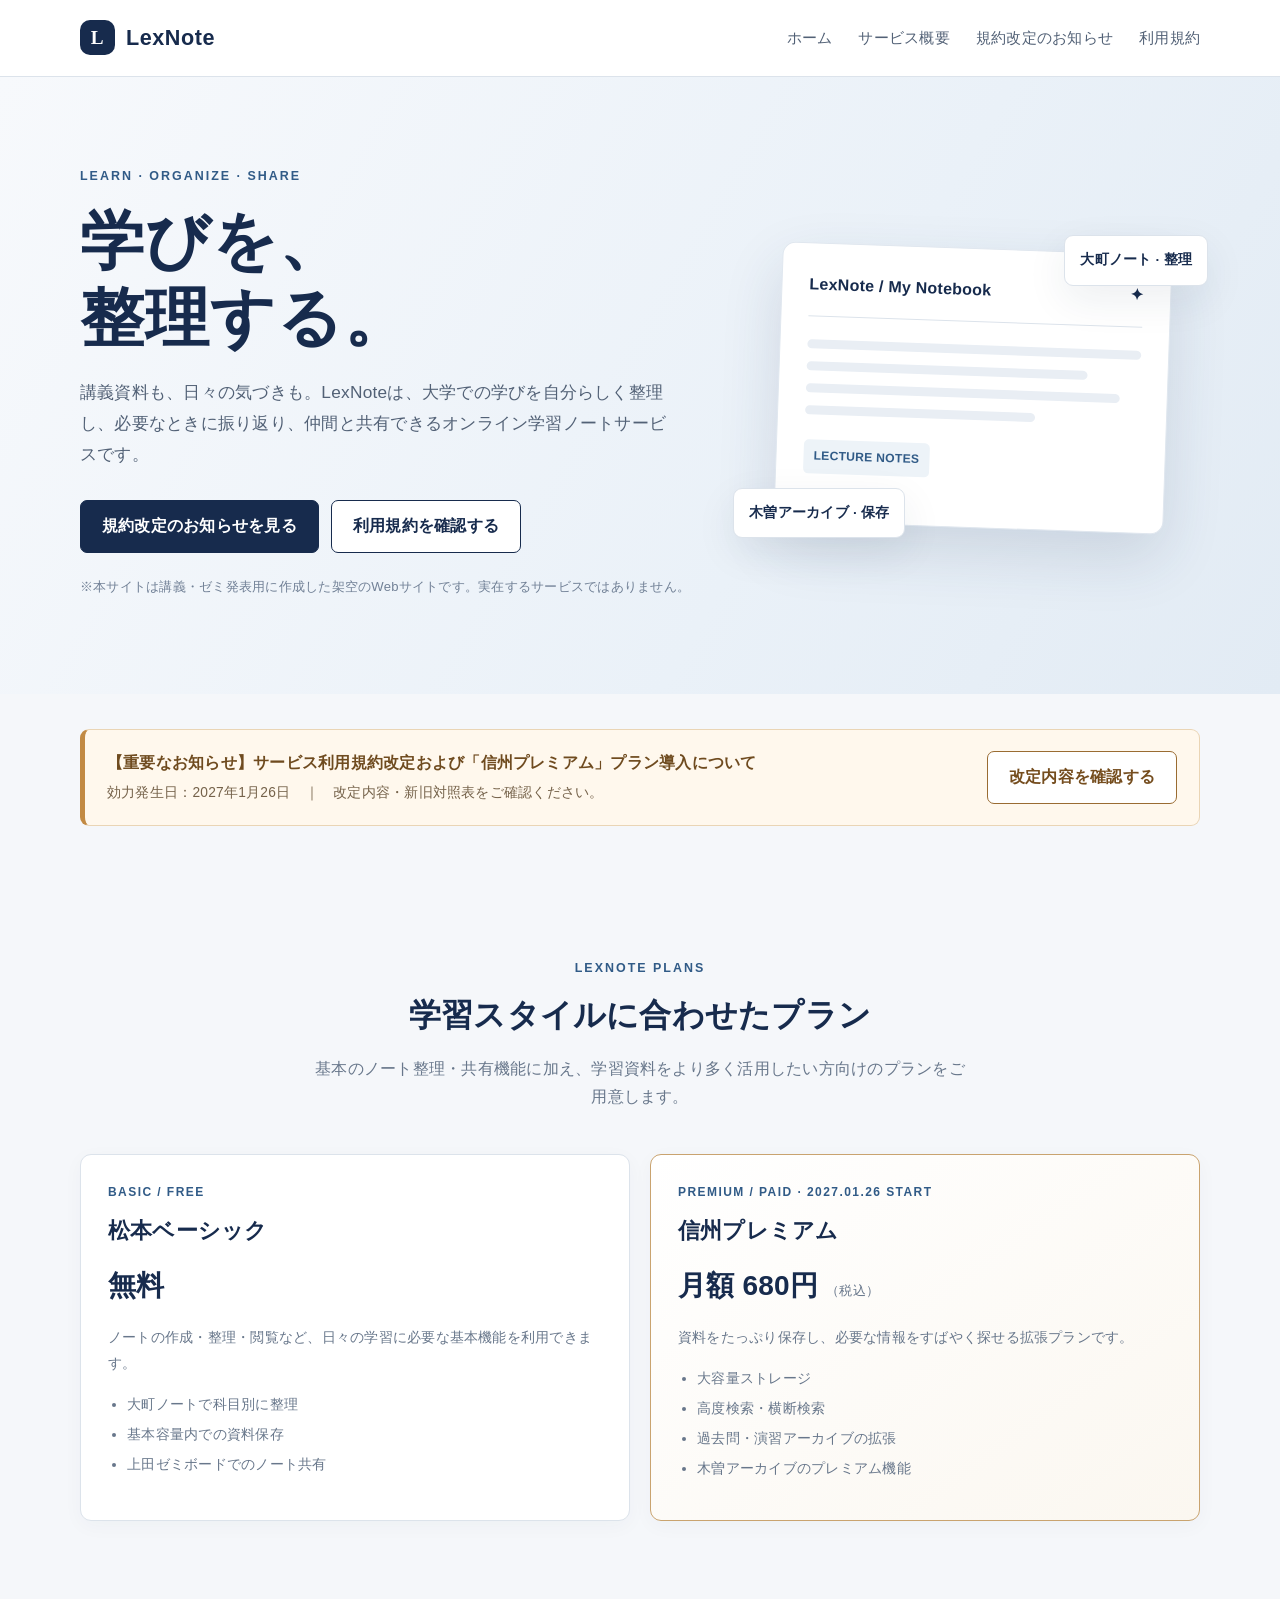
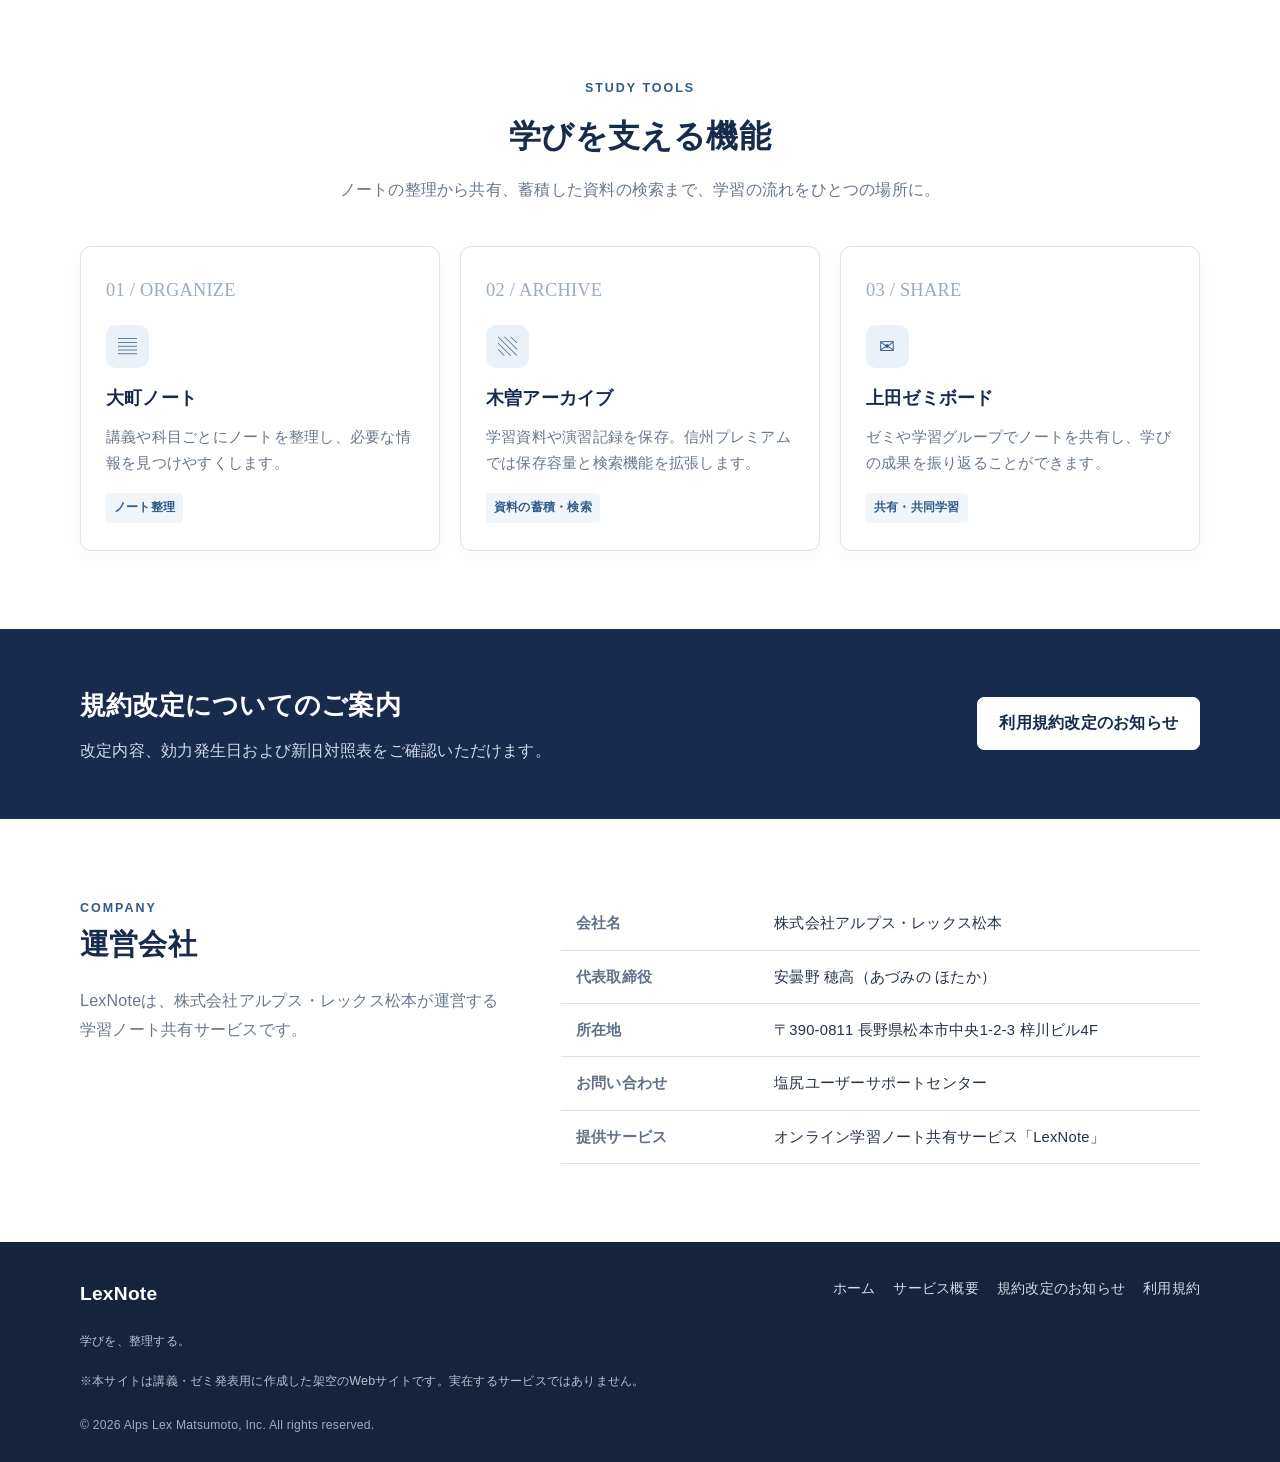
==== index.html @ 97fc21ac "Add files via upload" ====
<!doctype html>
<html lang="ja">
<head>
  <meta charset="utf-8">
  <meta name="viewport" content="width=device-width, initial-scale=1">
  <meta name="description" content="LexNoteは、講義資料や学習ノートを整理・共有できるオンライン学習ノートサービスです。">
  <title>LexNote｜学びを、整理する。</title>
  <link rel="stylesheet" href="./styles.css">
  <script src="./script.js" defer></script>
  <style>
    .revision-banner{display:flex;gap:18px;align-items:center;justify-content:space-between;background:#fff8ed;border:1px solid #ead5b5;border-left:5px solid #c28a43;border-radius:9px;padding:19px 22px;margin:0 0 28px}
    .revision-banner strong{display:block;color:#6f4b1f;font-size:.97rem;margin-bottom:4px}
    .revision-banner p{margin:0;color:#75624a;font-size:.86rem}
    .revision-banner .button{white-space:nowrap;border-color:#9a6c32;color:#754d1e}
    .plan-grid{display:grid;grid-template-columns:repeat(2,1fr);gap:20px}
    .plan-card{background:white;border:1px solid var(--line);border-radius:11px;padding:27px;box-shadow:0 5px 20px rgba(28,48,75,.035)}
    .plan-card.premium{border-color:#c9a36f;background:linear-gradient(145deg,#fff 0%,#fbf7f0 100%)}
    .plan-kicker{font-size:.75rem;letter-spacing:.12em;font-weight:800;color:var(--blue)}
    .plan-card h3{color:var(--navy);font-size:1.35rem;margin:8px 0}
    .plan-price{font-size:1.75rem;color:var(--navy);font-weight:800;margin:10px 0}
    .plan-price small{font-size:.8rem;color:var(--muted);font-weight:500}
    .plan-card p,.plan-card li{font-size:.9rem;color:var(--muted)}
    .plan-card ul{padding-left:1.2em;margin:12px 0}
    .plan-card li{margin:4px 0}
    @media(max-width:700px){.revision-banner{align-items:flex-start;flex-direction:column}.plan-grid{grid-template-columns:1fr}}
  </style>
</head>
<body>
<header class="site-header">
  <div class="container header-inner">
    <a class="brand" href="./index.html" aria-label="LexNote ホーム"><span class="brand-mark">L</span><span>LexNote</span></a>
    <button class="menu-toggle" type="button" aria-expanded="false" aria-label="メニューを開く">メニュー</button>
    <nav class="nav" aria-label="メインナビゲーション">
      <a href="./index.html">ホーム</a><a href="#service">サービス概要</a><a href="./revision.html">規約改定のお知らせ</a><a href="./terms.html">利用規約</a>
    </nav>
  </div>
</header>

<main>
  <section class="hero">
    <div class="container hero-grid">
      <div>
        <div class="eyebrow">LEARN · ORGANIZE · SHARE</div>
        <h1>学びを、<br>整理する。</h1>
        <p class="hero-copy">講義資料も、日々の気づきも。LexNoteは、大学での学びを自分らしく整理し、必要なときに振り返り、仲間と共有できるオンライン学習ノートサービスです。</p>
        <div class="hero-actions">
          <a class="button button-primary" href="./revision.html">規約改定のお知らせを見る</a>
          <a class="button button-secondary" href="./terms.html">利用規約を確認する</a>
        </div>
        <p class="hero-note">※本サイトは講義・ゼミ発表用に作成した架空のWebサイトです。実在するサービスではありません。</p>
      </div>
      <div class="hero-visual" aria-hidden="true">
        <div class="paper-card">
          <div class="paper-top"><span>LexNote / My Notebook</span><span>✦</span></div>
          <div class="paper-lines"><div class="paper-line"></div><div class="paper-line"></div><div class="paper-line"></div><div class="paper-line"></div></div>
          <span class="paper-tag">LECTURE NOTES</span>
        </div>
        <div class="float-chip chip-one">大町ノート · 整理</div>
        <div class="float-chip chip-two">木曽アーカイブ · 保存</div>
      </div>
    </div>
  </section>

  <section class="section" style="padding-top:35px;padding-bottom:25px">
    <div class="container">
      <div class="revision-banner">
        <div>
          <strong>【重要なお知らせ】サービス利用規約改定および「信州プレミアム」プラン導入について</strong>
          <p>効力発生日：2027年1月26日　｜　改定内容・新旧対照表をご確認ください。</p>
        </div>
        <a class="button button-secondary" href="./revision.html">改定内容を確認する</a>
      </div>
    </div>
  </section>

  <section class="section" id="service">
    <div class="container">
      <div class="section-heading">
        <div class="eyebrow">LEXNOTE PLANS</div>
        <h2>学習スタイルに合わせたプラン</h2>
        <p>基本のノート整理・共有機能に加え、学習資料をより多く活用したい方向けのプランをご用意します。</p>
      </div>
      <div class="plan-grid">
        <article class="plan-card">
          <div class="plan-kicker">BASIC / FREE</div>
          <h3>松本ベーシック</h3>
          <div class="plan-price">無料</div>
          <p>ノートの作成・整理・閲覧など、日々の学習に必要な基本機能を利用できます。</p>
          <ul><li>大町ノートで科目別に整理</li><li>基本容量内での資料保存</li><li>上田ゼミボードでのノート共有</li></ul>
        </article>
        <article class="plan-card premium">
          <div class="plan-kicker">PREMIUM / PAID · 2027.01.26 START</div>
          <h3>信州プレミアム</h3>
          <div class="plan-price">月額 680円 <small>（税込）</small></div>
          <p>資料をたっぷり保存し、必要な情報をすばやく探せる拡張プランです。</p>
          <ul><li>大容量ストレージ</li><li>高度検索・横断検索</li><li>過去問・演習アーカイブの拡張</li><li>木曽アーカイブのプレミアム機能</li></ul>
        </article>
      </div>
    </div>
  </section>

  <section class="section" style="background:#fff">
    <div class="container">
      <div class="section-heading">
        <div class="eyebrow">STUDY TOOLS</div><h2>学びを支える機能</h2>
        <p>ノートの整理から共有、蓄積した資料の検索まで、学習の流れをひとつの場所に。</p>
      </div>
      <div class="feature-grid">
        <article class="feature-card"><div class="feature-number">01 / ORGANIZE</div><div class="feature-icon">▤</div><h3>大町ノート</h3><p>講義や科目ごとにノートを整理し、必要な情報を見つけやすくします。</p><span class="mini-label">ノート整理</span></article>
        <article class="feature-card"><div class="feature-number">02 / ARCHIVE</div><div class="feature-icon">▧</div><h3>木曽アーカイブ</h3><p>学習資料や演習記録を保存。信州プレミアムでは保存容量と検索機能を拡張します。</p><span class="mini-label">資料の蓄積・検索</span></article>
        <article class="feature-card"><div class="feature-number">03 / SHARE</div><div class="feature-icon">✉</div><h3>上田ゼミボード</h3><p>ゼミや学習グループでノートを共有し、学びの成果を振り返ることができます。</p><span class="mini-label">共有・共同学習</span></article>
      </div>
    </div>
  </section>

  <section class="product-band">
    <div class="container product-band-inner">
      <div><h2>規約改定についてのご案内</h2><p>改定内容、効力発生日および新旧対照表をご確認いただけます。</p></div>
      <a class="button" href="./revision.html">利用規約改定のお知らせ</a>
    </div>
  </section>

  <section class="section company">
    <div class="container company-grid">
      <div><div class="eyebrow">COMPANY</div><h2>運営会社</h2><p class="company-intro">LexNoteは、株式会社アルプス・レックス松本が運営する学習ノート共有サービスです。</p></div>
      <table class="company-table" aria-label="運営会社概要">
        <tr><th>会社名</th><td>株式会社アルプス・レックス松本</td></tr>
        <tr><th>代表取締役</th><td>安曇野 穂高（あづみの ほたか）</td></tr>
        <tr><th>所在地</th><td>〒390-0811 長野県松本市中央1-2-3 梓川ビル4F</td></tr>
        <tr><th>お問い合わせ</th><td>塩尻ユーザーサポートセンター</td></tr>
        <tr><th>提供サービス</th><td>オンライン学習ノート共有サービス「LexNote」</td></tr>
      </table>
    </div>
  </section>
</main>
<footer class="site-footer">
  <div class="container">
    <div class="footer-inner">
      <div><div class="footer-brand">LexNote</div><div class="footer-note">学びを、整理する。</div></div>
      <div class="footer-links"><a href="./index.html">ホーム</a><a href="#service">サービス概要</a><a href="./revision.html">規約改定のお知らせ</a><a href="./terms.html">利用規約</a></div>
    </div>
    <p class="footer-note">※本サイトは講義・ゼミ発表用に作成した架空のWebサイトです。実在するサービスではありません。</p>
    <div class="copyright">© 2026 Alps Lex Matsumoto, Inc. All rights reserved.</div>
  </div>
</footer>
</body>
</html>
---- styles.css ----
:root {
  --navy: #172b4d;
  --blue: #315b87;
  --sky: #eaf1f8;
  --ink: #243247;
  --muted: #68778b;
  --line: #dce3eb;
  --paper: #ffffff;
  --bg: #f5f7fa;
  --accent: #c28a43;
  --shadow: 0 14px 40px rgba(25, 45, 73, .08);
}
* { box-sizing: border-box; }
html { scroll-behavior: smooth; }
body {
  margin: 0; color: var(--ink); background: var(--bg);
  font-family: -apple-system, BlinkMacSystemFont, "Segoe UI", "Noto Sans JP",
    "Hiragino Kaku Gothic ProN", Meiryo, sans-serif;
  line-height: 1.8; letter-spacing: .015em;
}
a { color: inherit; text-decoration: none; }
a:hover { color: var(--blue); }
.container { width: min(1120px, calc(100% - 40px)); margin: 0 auto; }
.site-header {
  background: rgba(255,255,255,.96); border-bottom: 1px solid var(--line);
  position: sticky; top: 0; z-index: 20; backdrop-filter: blur(12px);
}
.header-inner { min-height: 76px; display:flex; align-items:center; justify-content:space-between; gap:24px; }
.brand { display:flex; align-items:center; gap:11px; color:var(--navy); font-weight:800; font-size:1.35rem; letter-spacing:.025em; }
.brand-mark { width:35px; height:35px; display:grid; place-items:center; color:white; background:var(--navy); border-radius:10px; font-family:Georgia,serif; font-size:1.2rem; }
.nav { display:flex; align-items:center; gap:26px; font-size:.91rem; color:#526176; }
.nav a { padding:8px 0; }
.nav .nav-cta { color:white; background:var(--navy); padding:10px 17px; border-radius:7px; }
.menu-toggle { display:none; border:1px solid var(--line); background:white; border-radius:7px; padding:8px 11px; color:var(--navy); }
.notice { color:#526176; background:#f0f4f8; border:1px solid #dce5ee; padding:11px 15px; border-radius:7px; font-size:.83rem; }
.hero { background:linear-gradient(120deg,#f7f9fc 0%,#eaf1f8 62%,#e2ebf4 100%); padding:88px 0 82px; overflow:hidden; }
.hero-grid { display:grid; grid-template-columns:1.15fr .85fr; align-items:center; gap:50px; }
.eyebrow { color:var(--blue); font-size:.78rem; font-weight:800; letter-spacing:.16em; text-transform:uppercase; }
h1 { color:var(--navy); font-size:clamp(2.5rem,5vw,4.25rem); line-height:1.2; letter-spacing:.015em; margin:16px 0 20px; }
.hero-copy { max-width:590px; color:#526176; font-size:1.08rem; }
.hero-actions { display:flex; flex-wrap:wrap; gap:12px; margin:30px 0 22px; }
.button { display:inline-flex; justify-content:center; align-items:center; min-height:48px; padding:11px 21px; border-radius:7px; font-weight:700; border:1px solid var(--navy); transition:.2s ease; cursor:pointer; font:inherit; font-weight:700; }
.button-primary { background:var(--navy); color:white; }
.button-primary:hover { background:#25446e; color:white; transform:translateY(-1px); }
.button-secondary { color:var(--navy); background:white; }
.button-secondary:hover { background:#f5f8fb; }
.hero-note { font-size:.82rem; color:#718096; }
.hero-visual { min-height:350px; position:relative; display:grid; place-items:center; }
.paper-card { position:relative; width:min(100%,390px); min-height:280px; padding:27px; background:white; border:1px solid #e0e7ef; border-radius:13px; box-shadow:0 24px 60px rgba(35,60,91,.14); transform:rotate(2deg); }
.paper-top { display:flex; justify-content:space-between; align-items:center; border-bottom:1px solid var(--line); padding-bottom:16px; color:var(--navy); font-weight:800; }
.paper-lines { margin-top:23px; display:grid; gap:13px; }
.paper-line { height:9px; border-radius:8px; background:#e9eef4; }
.paper-line:nth-child(2) { width:84%; }.paper-line:nth-child(3) { width:94%; }.paper-line:nth-child(4) { width:69%; }
.paper-tag { display:inline-block; margin-top:25px; padding:6px 10px; background:#edf3f8; color:var(--blue); border-radius:5px; font-size:.76rem; font-weight:700; }
.float-chip { position:absolute; background:white; border:1px solid var(--line); border-radius:9px; padding:12px 15px; box-shadow:var(--shadow); color:var(--navy); font-size:.85rem; font-weight:700; }
.chip-one { top:22px; right:-8px; }.chip-two { bottom:25px; left:-12px; }
.section { padding:78px 0; }
.section-heading { text-align:center; margin:0 auto 42px; max-width:650px; }
.section-heading h2 { color:var(--navy); font-size:2rem; margin:8px 0 10px; }
.section-heading p { color:var(--muted); margin:0; }
.feature-grid { display:grid; grid-template-columns:repeat(3,1fr); gap:20px; }
.feature-card { background:white; border:1px solid var(--line); border-radius:11px; padding:27px 25px; box-shadow:0 5px 20px rgba(28,48,75,.035); }
.feature-number { color:#9aabc0; font-family:Georgia,serif; font-size:1.15rem; }
.feature-icon { width:43px; height:43px; display:grid; place-items:center; border-radius:10px; background:var(--sky); color:var(--blue); margin:18px 0 14px; font-size:1.2rem; }
.feature-card h3 { color:var(--navy); margin:0 0 9px; font-size:1.12rem; }
.feature-card p { color:var(--muted); font-size:.91rem; margin:0; }
.feature-card .mini-label { display:inline-block; margin-top:17px; color:var(--blue); background:#f0f5fa; border-radius:4px; padding:4px 8px; font-size:.75rem; font-weight:700; }
.product-band { background:var(--navy); color:white; padding:53px 0; }
.product-band-inner { display:flex; align-items:center; justify-content:space-between; gap:30px; }
.product-band h2 { margin:0 0 8px; font-size:1.65rem; }.product-band p { margin:0; color:#d0dbea; }
.product-band .button { background:white; color:var(--navy); border-color:white; white-space:nowrap; }
.company { background:white; }
.company-grid { display:grid; grid-template-columns:.8fr 1.2fr; gap:55px; align-items:start; }
.company h2 { color:var(--navy); font-size:1.8rem; margin:0 0 12px; }
.company-intro { color:var(--muted); }
.company-table { width:100%; border-collapse:collapse; font-size:.92rem; }
.company-table th,.company-table td { padding:13px 15px; border-bottom:1px solid var(--line); text-align:left; vertical-align:top; }
.company-table th { width:31%; color:#607086; font-weight:600; }
.site-footer { background:#14243d; color:#d3dce8; padding:35px 0 25px; }
.footer-inner { display:flex; justify-content:space-between; gap:30px; align-items:flex-start; }
.footer-brand { color:white; font-size:1.2rem; font-weight:800; }
.footer-links { display:flex; flex-wrap:wrap; gap:18px; font-size:.85rem; }
.footer-note { color:#b7c3d2; font-size:.78rem; margin:18px 0 0; }
.copyright { color:#9cacc0; font-size:.76rem; margin-top:22px; }
.page-hero { background:linear-gradient(120deg,#f3f6fa,#e8eff6); padding:46px 0 38px; border-bottom:1px solid var(--line); }
.page-hero h1 { font-size:2.3rem; margin:5px 0 8px; }
.breadcrumb { font-size:.8rem; color:#75849a; margin-bottom:13px; }
.terms-wrap { padding:38px 0 76px; }
.terms-layout { display:grid; grid-template-columns:245px minmax(0,1fr); gap:25px; align-items:start; }
.terms-sidebar { position:sticky; top:100px; background:white; border:1px solid var(--line); border-radius:9px; padding:19px; }
.terms-sidebar h2 { font-size:.9rem; color:var(--navy); margin:0 0 12px; }
.terms-sidebar a { display:block; padding:5px 0; font-size:.82rem; color:#65758a; }
.terms-sidebar a:hover { color:var(--blue); }
.terms-document { background:white; border:1px solid var(--line); border-radius:9px; padding:clamp(22px,4vw,48px); box-shadow:0 5px 24px rgba(28,48,75,.035); }
.terms-intro { color:#5f6f84; font-size:.91rem; border-bottom:1px solid var(--line); padding-bottom:23px; margin-bottom:27px; }
.terms-meta { display:flex; flex-wrap:wrap; gap:12px 28px; color:#69798d; font-size:.82rem; margin-top:15px; }
.terms-article { margin:0 0 27px; scroll-margin-top:105px; }
.terms-article h2 { font-size:1.08rem; color:var(--navy); margin:0 0 12px; padding:0 0 9px; border-bottom:1px solid #e7ecf2; }
.terms-article p { font-size:.91rem; margin:8px 0; line-height:2; text-align:justify; }
.terms-article ol { padding-left:1.6em; margin:7px 0; }
.terms-article li { font-size:.91rem; line-height:2; padding-left:3px; margin:4px 0; text-align:justify; }
.consent-box { margin-top:42px; border:1px solid #cbd8e5; background:#f7f9fc; border-radius:10px; padding:26px; scroll-margin-top:100px; }
.consent-box h2 { margin:0 0 9px; color:var(--navy); font-size:1.2rem; }
.consent-copy { color:#586a80; font-size:.9rem; margin:0 0 17px; }
.consent-row { display:flex; flex-wrap:wrap; gap:17px; align-items:center; }
.check-label { display:flex; align-items:flex-start; gap:10px; font-size:.9rem; font-weight:600; cursor:pointer; }
.check-label input { width:19px; height:19px; margin:3px 0 0; accent-color:var(--navy); flex:0 0 auto; }
.consent-message { display:none; margin-top:17px; padding:12px 14px; border-radius:6px; font-size:.88rem; }
.consent-message.is-visible { display:block; }
.consent-message.is-error { background:#fff1ef; color:#a43e32; border:1px solid #f0c9c3; }
.consent-message.is-success { background:#edf7f0; color:#28613d; border:1px solid #c8e5d0; }
.small-print { color:#7b899a; font-size:.78rem; margin:14px 0 0; }
@media (max-width: 800px) {
  .nav { gap:15px; font-size:.84rem; }
  .hero-grid { grid-template-columns:1fr; gap:20px; }
  .hero { padding:65px 0 48px; }.hero-visual { min-height:300px; }
  .feature-grid { grid-template-columns:1fr; }
  .company-grid { grid-template-columns:1fr; gap:20px; }
  .terms-layout { grid-template-columns:1fr; }
  .terms-sidebar { position:static; display:grid; grid-template-columns:repeat(2,1fr); gap:0 15px; }
  .terms-sidebar h2 { grid-column:1/-1; }
}
@media (max-width: 620px) {
  .container { width:min(100% - 28px,1120px); }
  .header-inner { min-height:66px; flex-wrap:wrap; padding:10px 0; }
  .menu-toggle { display:block; }
  .nav { display:none; width:100%; flex-direction:column; align-items:stretch; gap:4px; padding:8px 0 12px; }
  .nav.is-open { display:flex; }
  .nav a { padding:9px 5px; }.nav .nav-cta { text-align:center; }
  .hero { padding:51px 0 43px; }.hero-visual { min-height:270px; }
  .paper-card { width:88%; min-height:240px; padding:21px; }.chip-one { right:0; }.chip-two { left:0; }
  .section { padding:57px 0; }.section-heading h2 { font-size:1.65rem; }
  .product-band-inner,.footer-inner { flex-direction:column; align-items:flex-start; }
  .product-band .button { white-space:normal; }
  .page-hero h1 { font-size:1.85rem; }
  .terms-sidebar { grid-template-columns:1fr 1fr; padding:15px; }
  .terms-document { padding:20px 17px; }
  .terms-article p,.terms-article li { font-size:.88rem; }
  .consent-row { align-items:stretch; flex-direction:column; }
  .consent-row .button { width:100%; }
}
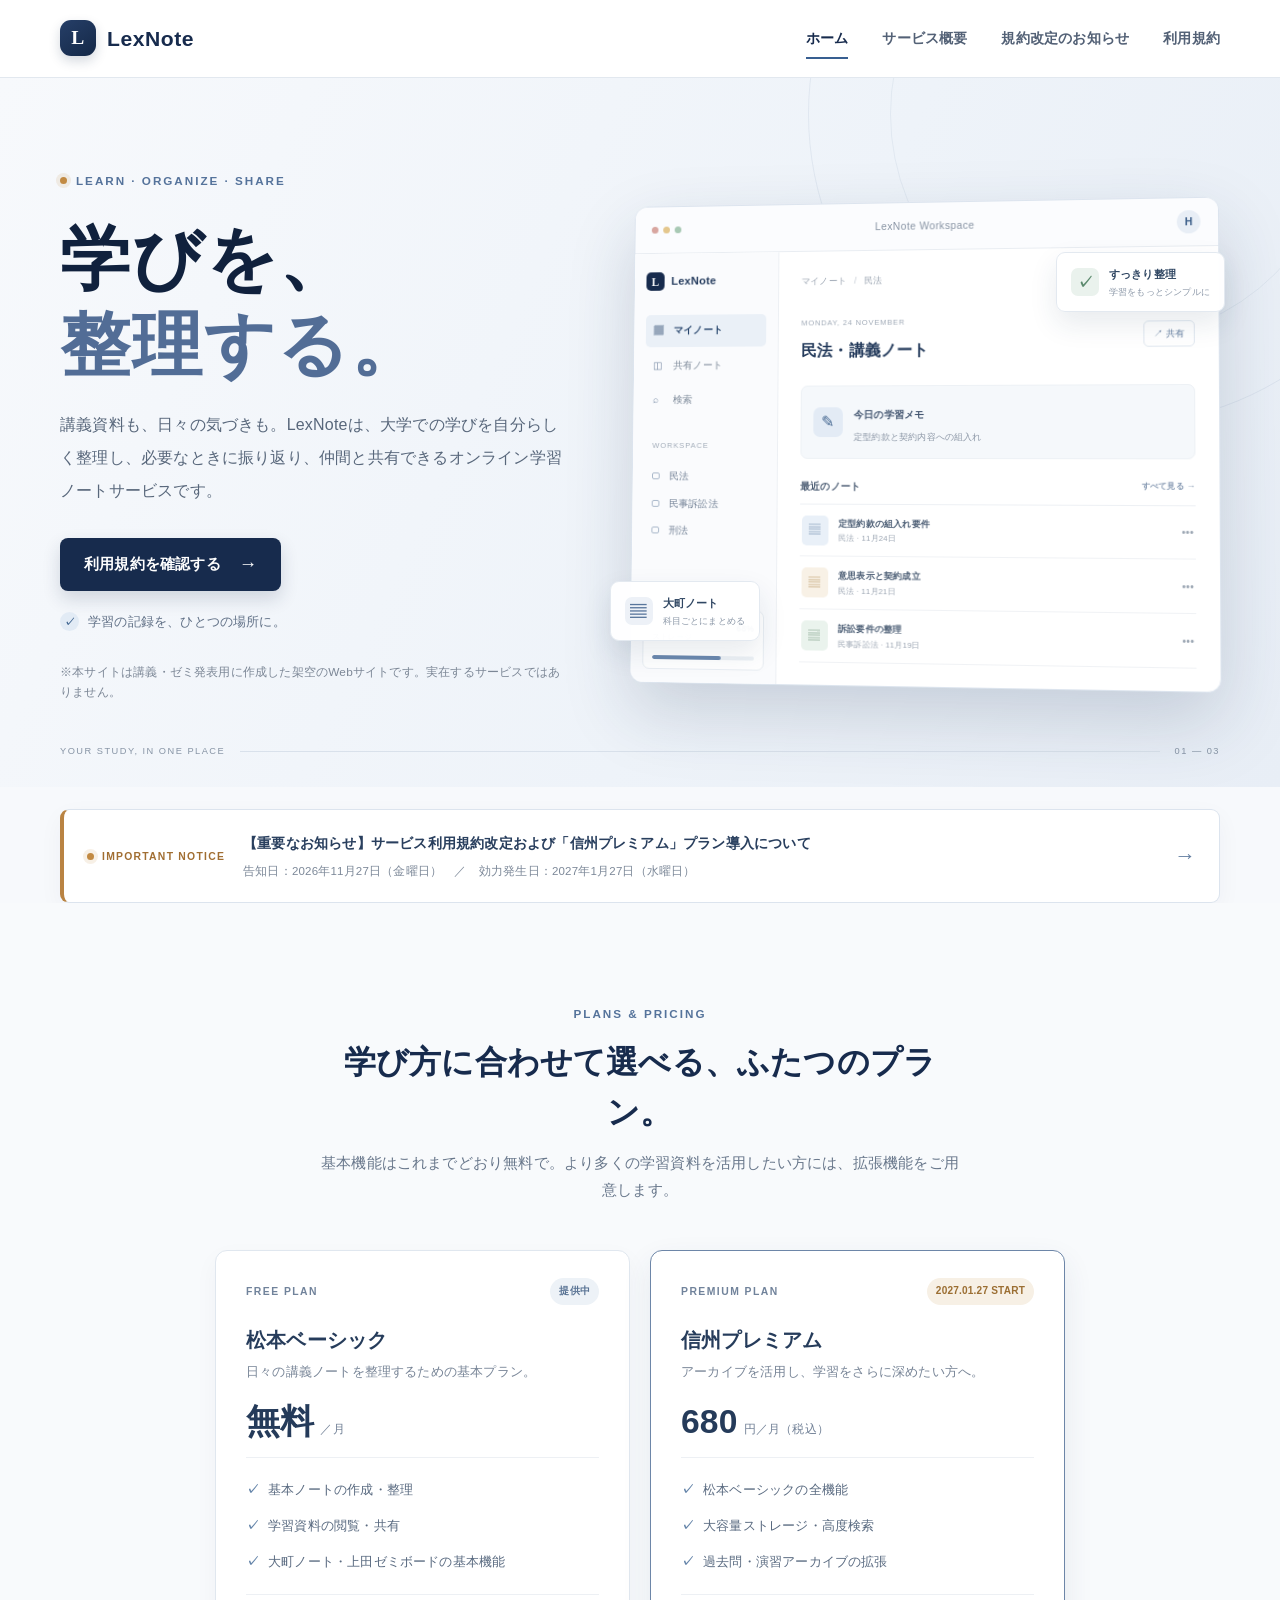
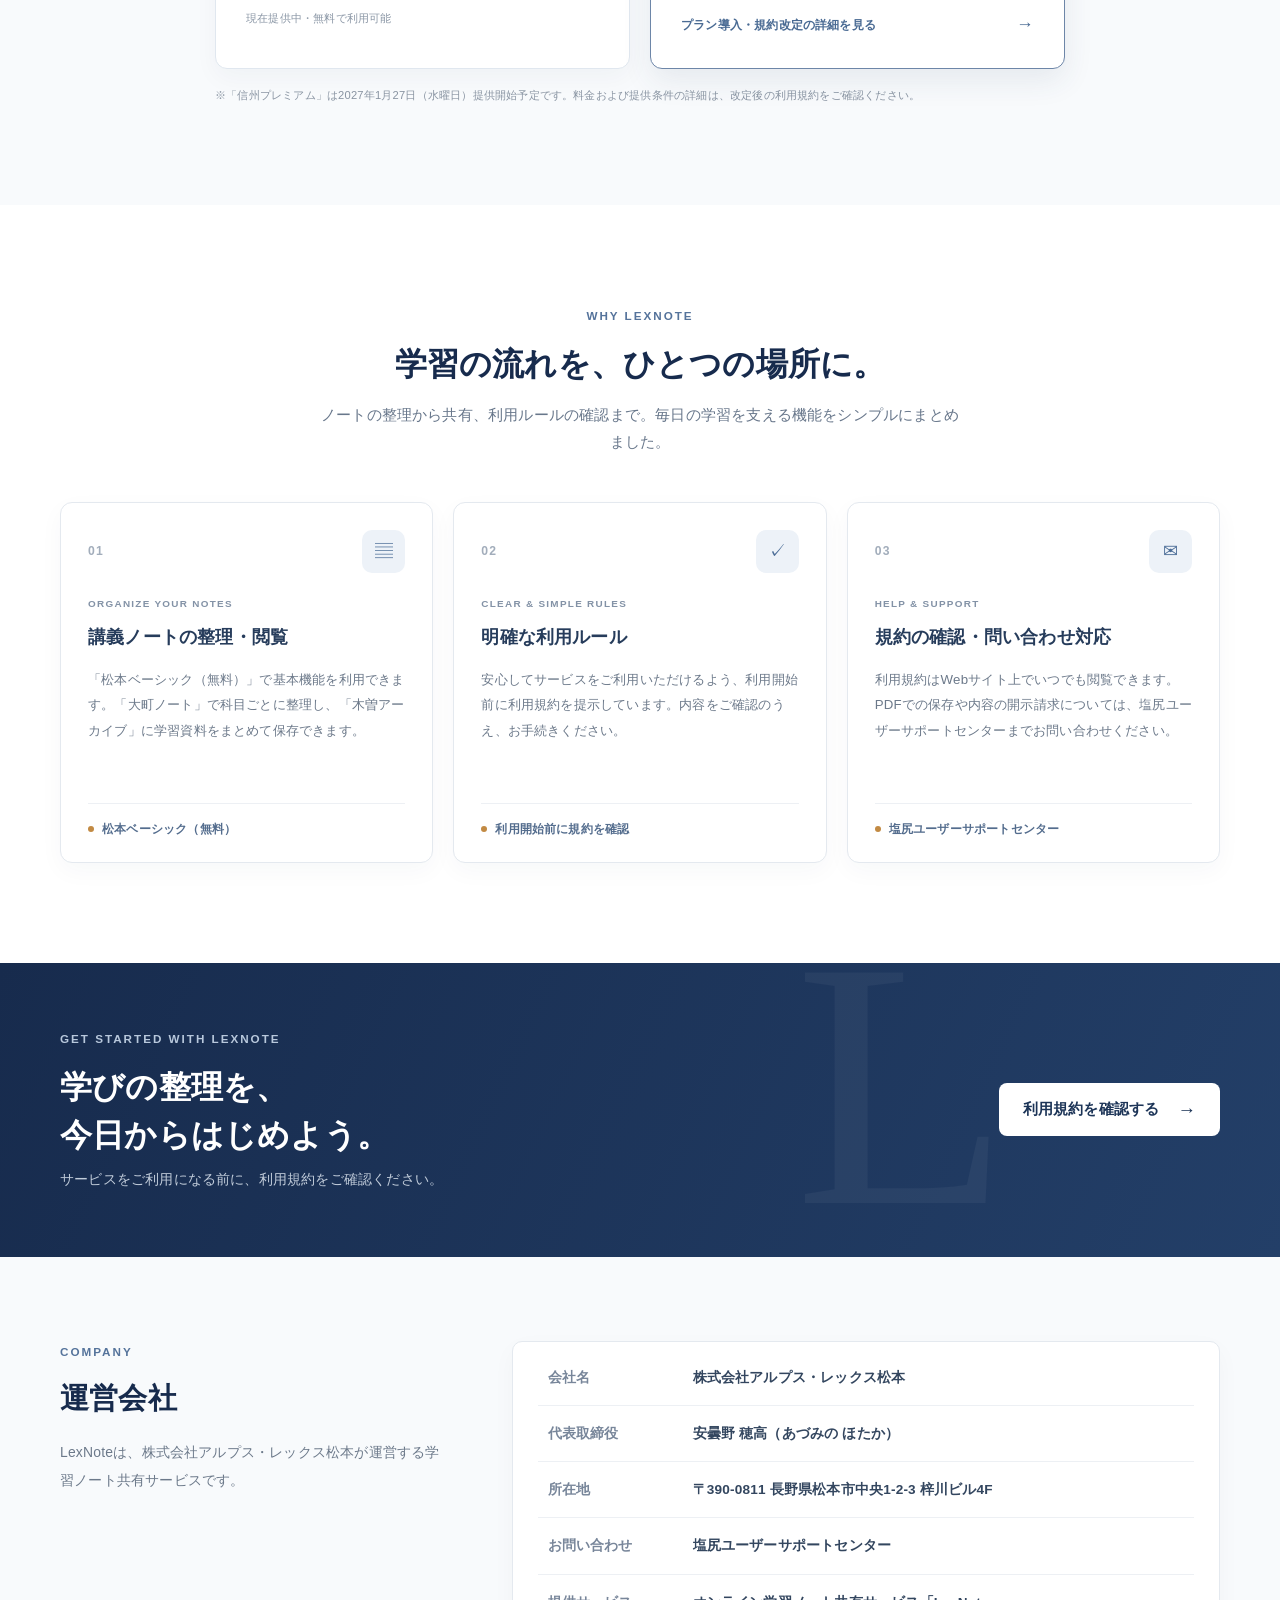
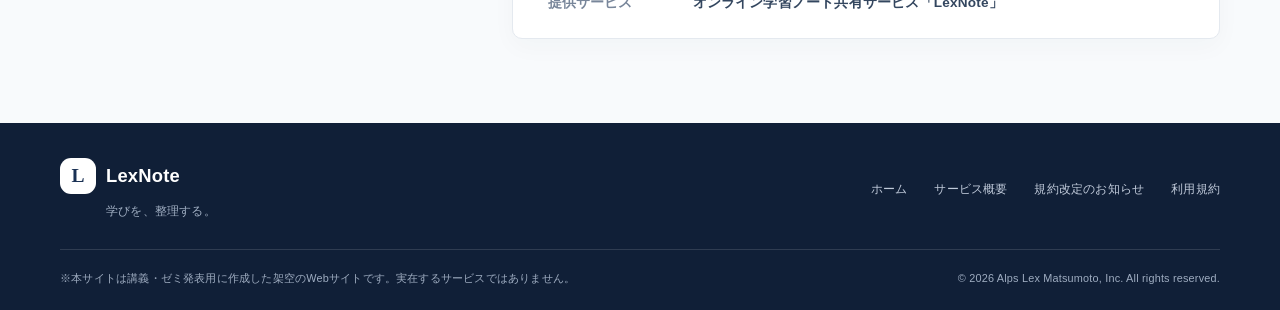
==== commit bc59fccf: "Add files via upload" ====
--- a/index.html
+++ b/index.html
@@ -3,35 +3,26 @@
 <head>
   <meta charset="utf-8">
   <meta name="viewport" content="width=device-width, initial-scale=1">
+  <meta name="theme-color" content="#172b4d">
   <meta name="description" content="LexNoteは、講義資料や学習ノートを整理・共有できるオンライン学習ノートサービスです。">
   <title>LexNote｜学びを、整理する。</title>
   <link rel="stylesheet" href="./styles.css">
   <script src="./script.js" defer></script>
-  <style>
-    .revision-banner{display:flex;gap:18px;align-items:center;justify-content:space-between;background:#fff8ed;border:1px solid #ead5b5;border-left:5px solid #c28a43;border-radius:9px;padding:19px 22px;margin:0 0 28px}
-    .revision-banner strong{display:block;color:#6f4b1f;font-size:.97rem;margin-bottom:4px}
-    .revision-banner p{margin:0;color:#75624a;font-size:.86rem}
-    .revision-banner .button{white-space:nowrap;border-color:#9a6c32;color:#754d1e}
-    .plan-grid{display:grid;grid-template-columns:repeat(2,1fr);gap:20px}
-    .plan-card{background:white;border:1px solid var(--line);border-radius:11px;padding:27px;box-shadow:0 5px 20px rgba(28,48,75,.035)}
-    .plan-card.premium{border-color:#c9a36f;background:linear-gradient(145deg,#fff 0%,#fbf7f0 100%)}
-    .plan-kicker{font-size:.75rem;letter-spacing:.12em;font-weight:800;color:var(--blue)}
-    .plan-card h3{color:var(--navy);font-size:1.35rem;margin:8px 0}
-    .plan-price{font-size:1.75rem;color:var(--navy);font-weight:800;margin:10px 0}
-    .plan-price small{font-size:.8rem;color:var(--muted);font-weight:500}
-    .plan-card p,.plan-card li{font-size:.9rem;color:var(--muted)}
-    .plan-card ul{padding-left:1.2em;margin:12px 0}
-    .plan-card li{margin:4px 0}
-    @media(max-width:700px){.revision-banner{align-items:flex-start;flex-direction:column}.plan-grid{grid-template-columns:1fr}}
-  </style>
 </head>
 <body>
 <header class="site-header">
   <div class="container header-inner">
-    <a class="brand" href="./index.html" aria-label="LexNote ホーム"><span class="brand-mark">L</span><span>LexNote</span></a>
-    <button class="menu-toggle" type="button" aria-expanded="false" aria-label="メニューを開く">メニュー</button>
-    <nav class="nav" aria-label="メインナビゲーション">
-      <a href="./index.html">ホーム</a><a href="#service">サービス概要</a><a href="./revision.html">規約改定のお知らせ</a><a href="./terms.html">利用規約</a>
+    <a class="brand" href="./index.html" aria-label="LexNote ホーム">
+      <span class="brand-mark" aria-hidden="true">L</span><span>LexNote</span>
+    </a>
+    <button class="menu-toggle" type="button" aria-expanded="false" aria-controls="primary-nav" aria-label="メニューを開く">
+      <span></span><span></span><span></span>
+    </button>
+    <nav class="nav" id="primary-nav" aria-label="メインナビゲーション">
+      <a class="active" href="./index.html">ホーム</a>
+      <a href="./index.html#service">サービス概要</a>
+      <a href="./revision.html">規約改定のお知らせ</a>
+      <a href="./terms.html">利用規約</a>
     </nav>
   </div>
 </header>
@@ -39,108 +30,171 @@
 <main>
   <section class="hero">
     <div class="container hero-grid">
-      <div>
-        <div class="eyebrow">LEARN · ORGANIZE · SHARE</div>
-        <h1>学びを、<br>整理する。</h1>
+      <div class="hero-content">
+        <div class="eyebrow"><span class="eyebrow-dot"></span> LEARN · ORGANIZE · SHARE</div>
+        <h1>学びを、<br><span>整理する。</span></h1>
         <p class="hero-copy">講義資料も、日々の気づきも。LexNoteは、大学での学びを自分らしく整理し、必要なときに振り返り、仲間と共有できるオンライン学習ノートサービスです。</p>
         <div class="hero-actions">
-          <a class="button button-primary" href="./revision.html">規約改定のお知らせを見る</a>
-          <a class="button button-secondary" href="./terms.html">利用規約を確認する</a>
+          <a class="button button-primary" href="./terms.html">利用規約を確認する <span aria-hidden="true">→</span></a>
         </div>
+        <div class="hero-trust"><span class="trust-icon">✓</span><span>学習の記録を、ひとつの場所に。</span></div>
         <p class="hero-note">※本サイトは講義・ゼミ発表用に作成した架空のWebサイトです。実在するサービスではありません。</p>
       </div>
-      <div class="hero-visual" aria-hidden="true">
-        <div class="paper-card">
-          <div class="paper-top"><span>LexNote / My Notebook</span><span>✦</span></div>
-          <div class="paper-lines"><div class="paper-line"></div><div class="paper-line"></div><div class="paper-line"></div><div class="paper-line"></div></div>
-          <span class="paper-tag">LECTURE NOTES</span>
+
+      <div class="hero-visual" aria-label="LexNoteのノート画面イメージ">
+        <div class="visual-orbit orbit-one"></div><div class="visual-orbit orbit-two"></div>
+        <div class="app-window">
+          <div class="app-topbar">
+            <div class="window-dots"><i></i><i></i><i></i></div>
+            <span class="app-title">LexNote Workspace</span>
+            <span class="avatar">H</span>
+          </div>
+          <div class="app-body">
+            <aside class="mock-sidebar">
+              <div class="mock-brand"><span class="mini-mark">L</span> LexNote</div>
+              <div class="mock-menu active"><span>▦</span> マイノート</div>
+              <div class="mock-menu"><span>◫</span> 共有ノート</div>
+              <div class="mock-menu"><span>⌕</span> 検索</div>
+              <div class="mock-side-label">WORKSPACE</div>
+              <div class="mock-folder"><b></b> 民法</div>
+              <div class="mock-folder"><b></b> 民事訴訟法</div>
+              <div class="mock-folder"><b></b> 刑法</div>
+              <div class="storage-card"><span>ストレージ</span><strong>68%</strong><div class="storage-track"><i></i></div></div>
+            </aside>
+            <div class="mock-main">
+              <div class="mock-breadcrumb">マイノート <span>/</span> 民法</div>
+              <div class="mock-heading-row"><div><small>MONDAY, 24 NOVEMBER</small><h3>民法・講義ノート</h3></div><span class="share-pill">↗ 共有</span></div>
+              <div class="mock-summary"><div class="summary-icon">✎</div><div><strong>今日の学習メモ</strong><p>定型約款と契約内容への組入れ</p></div></div>
+              <div class="mock-section-title">最近のノート <span>すべて見る →</span></div>
+              <div class="note-list">
+                <div class="note-item"><span class="note-file blue">▤</span><div><strong>定型約款の組入れ要件</strong><small>民法 · 11月24日</small></div><span class="note-more">•••</span></div>
+                <div class="note-item"><span class="note-file gold">▤</span><div><strong>意思表示と契約成立</strong><small>民法 · 11月21日</small></div><span class="note-more">•••</span></div>
+                <div class="note-item"><span class="note-file green">▤</span><div><strong>訴訟要件の整理</strong><small>民事訴訟法 · 11月19日</small></div><span class="note-more">•••</span></div>
+              </div>
+            </div>
+          </div>
         </div>
-        <div class="float-chip chip-one">大町ノート · 整理</div>
-        <div class="float-chip chip-two">木曽アーカイブ · 保存</div>
-      </div>
-    </div>
-  </section>
-
-  <section class="section" style="padding-top:35px;padding-bottom:25px">
+        <div class="floating-badge badge-top"><span class="badge-check">✓</span><div><strong>すっきり整理</strong><small>学習をもっとシンプルに</small></div></div>
+        <div class="floating-badge badge-bottom"><span class="badge-stack">▤</span><div><strong>大町ノート</strong><small>科目ごとにまとめる</small></div></div>
+      </div>
+    </div>
+    <div class="hero-bottom container"><span>YOUR STUDY, IN ONE PLACE</span><span class="hero-bottom-line"></span><span>01 — 03</span></div>
+  </section>
+
+
+  <section class="revision-notice-section" aria-label="重要なお知らせ">
     <div class="container">
-      <div class="revision-banner">
-        <div>
+      <a class="revision-notice-card" href="./revision.html">
+        <span class="notice-label"><span class="notice-pulse"></span> IMPORTANT NOTICE</span>
+        <span class="notice-main">
           <strong>【重要なお知らせ】サービス利用規約改定および「信州プレミアム」プラン導入について</strong>
-          <p>効力発生日：2027年1月26日　｜　改定内容・新旧対照表をご確認ください。</p>
-        </div>
-        <a class="button button-secondary" href="./revision.html">改定内容を確認する</a>
-      </div>
-    </div>
-  </section>
-
-  <section class="section" id="service">
+          <small>告知日：2026年11月27日（金曜日）　／　効力発生日：2027年1月27日（水曜日）</small>
+        </span>
+        <span class="notice-arrow" aria-hidden="true">→</span>
+      </a>
+    </div>
+  </section>
+
+
+  <section class="section pricing-section" id="plans">
     <div class="container">
       <div class="section-heading">
-        <div class="eyebrow">LEXNOTE PLANS</div>
-        <h2>学習スタイルに合わせたプラン</h2>
-        <p>基本のノート整理・共有機能に加え、学習資料をより多く活用したい方向けのプランをご用意します。</p>
-      </div>
-      <div class="plan-grid">
-        <article class="plan-card">
-          <div class="plan-kicker">BASIC / FREE</div>
+        <div class="eyebrow">PLANS &amp; PRICING</div>
+        <h2>学び方に合わせて選べる、<br class="mobile-break">ふたつのプラン。</h2>
+        <p>基本機能はこれまでどおり無料で。より多くの学習資料を活用したい方には、拡張機能をご用意します。</p>
+      </div>
+      <div class="pricing-grid">
+        <article class="pricing-card">
+          <div class="plan-topline"><span class="plan-label">FREE PLAN</span><span class="plan-status">提供中</span></div>
           <h3>松本ベーシック</h3>
-          <div class="plan-price">無料</div>
-          <p>ノートの作成・整理・閲覧など、日々の学習に必要な基本機能を利用できます。</p>
-          <ul><li>大町ノートで科目別に整理</li><li>基本容量内での資料保存</li><li>上田ゼミボードでのノート共有</li></ul>
-        </article>
-        <article class="plan-card premium">
-          <div class="plan-kicker">PREMIUM / PAID · 2027.01.26 START</div>
+          <p class="plan-description">日々の講義ノートを整理するための基本プラン。</p>
+          <div class="plan-price"><strong>無料</strong><span>／月</span></div>
+          <ul class="plan-features">
+            <li>基本ノートの作成・整理</li><li>学習資料の閲覧・共有</li><li>大町ノート・上田ゼミボードの基本機能</li>
+          </ul>
+          <div class="plan-footnote">現在提供中・無料で利用可能</div>
+        </article>
+        <article class="pricing-card pricing-card-featured">
+          <div class="plan-topline"><span class="plan-label">PREMIUM PLAN</span><span class="plan-status plan-status-new">2027.01.27 START</span></div>
           <h3>信州プレミアム</h3>
-          <div class="plan-price">月額 680円 <small>（税込）</small></div>
-          <p>資料をたっぷり保存し、必要な情報をすばやく探せる拡張プランです。</p>
-          <ul><li>大容量ストレージ</li><li>高度検索・横断検索</li><li>過去問・演習アーカイブの拡張</li><li>木曽アーカイブのプレミアム機能</li></ul>
-        </article>
-      </div>
-    </div>
-  </section>
-
-  <section class="section" style="background:#fff">
+          <p class="plan-description">アーカイブを活用し、学習をさらに深めたい方へ。</p>
+          <div class="plan-price"><strong>680</strong><span>円／月（税込）</span></div>
+          <ul class="plan-features">
+            <li>松本ベーシックの全機能</li><li>大容量ストレージ・高度検索</li><li>過去問・演習アーカイブの拡張</li>
+          </ul>
+          <a class="plan-link" href="./revision.html">プラン導入・規約改定の詳細を見る <span>→</span></a>
+        </article>
+      </div>
+      <p class="pricing-caption">※「信州プレミアム」は2027年1月27日（水曜日）提供開始予定です。料金および提供条件の詳細は、改定後の利用規約をご確認ください。</p>
+    </div>
+  </section>
+
+  <section class="section service-section" id="service">
     <div class="container">
       <div class="section-heading">
-        <div class="eyebrow">STUDY TOOLS</div><h2>学びを支える機能</h2>
-        <p>ノートの整理から共有、蓄積した資料の検索まで、学習の流れをひとつの場所に。</p>
+        <div class="eyebrow">WHY LEXNOTE</div>
+        <h2>学習の流れを、<br class="mobile-break">ひとつの場所に。</h2>
+        <p>ノートの整理から共有、利用ルールの確認まで。毎日の学習を支える機能をシンプルにまとめました。</p>
       </div>
       <div class="feature-grid">
-        <article class="feature-card"><div class="feature-number">01 / ORGANIZE</div><div class="feature-icon">▤</div><h3>大町ノート</h3><p>講義や科目ごとにノートを整理し、必要な情報を見つけやすくします。</p><span class="mini-label">ノート整理</span></article>
-        <article class="feature-card"><div class="feature-number">02 / ARCHIVE</div><div class="feature-icon">▧</div><h3>木曽アーカイブ</h3><p>学習資料や演習記録を保存。信州プレミアムでは保存容量と検索機能を拡張します。</p><span class="mini-label">資料の蓄積・検索</span></article>
-        <article class="feature-card"><div class="feature-number">03 / SHARE</div><div class="feature-icon">✉</div><h3>上田ゼミボード</h3><p>ゼミや学習グループでノートを共有し、学びの成果を振り返ることができます。</p><span class="mini-label">共有・共同学習</span></article>
-      </div>
-    </div>
-  </section>
-
-  <section class="product-band">
-    <div class="container product-band-inner">
-      <div><h2>規約改定についてのご案内</h2><p>改定内容、効力発生日および新旧対照表をご確認いただけます。</p></div>
-      <a class="button" href="./revision.html">利用規約改定のお知らせ</a>
-    </div>
-  </section>
-
-  <section class="section company">
+        <article class="feature-card">
+          <div class="feature-top"><span class="feature-number">01</span><span class="feature-icon">▤</span></div>
+          <div class="feature-kicker">ORGANIZE YOUR NOTES</div>
+          <h3>講義ノートの整理・閲覧</h3>
+          <p>「松本ベーシック（無料）」で基本機能を利用できます。「大町ノート」で科目ごとに整理し、「木曽アーカイブ」に学習資料をまとめて保存できます。</p>
+          <div class="feature-footer"><span class="feature-dot"></span> 松本ベーシック（無料）</div>
+        </article>
+        <article class="feature-card">
+          <div class="feature-top"><span class="feature-number">02</span><span class="feature-icon">✓</span></div>
+          <div class="feature-kicker">CLEAR & SIMPLE RULES</div>
+          <h3>明確な利用ルール</h3>
+          <p>安心してサービスをご利用いただけるよう、利用開始前に利用規約を提示しています。内容をご確認のうえ、お手続きください。</p>
+          <div class="feature-footer"><span class="feature-dot"></span> 利用開始前に規約を確認</div>
+        </article>
+        <article class="feature-card">
+          <div class="feature-top"><span class="feature-number">03</span><span class="feature-icon">✉</span></div>
+          <div class="feature-kicker">HELP & SUPPORT</div>
+          <h3>規約の確認・問い合わせ対応</h3>
+          <p>利用規約はWebサイト上でいつでも閲覧できます。PDFでの保存や内容の開示請求については、塩尻ユーザーサポートセンターまでお問い合わせください。</p>
+          <div class="feature-footer"><span class="feature-dot"></span> 塩尻ユーザーサポートセンター</div>
+        </article>
+      </div>
+    </div>
+  </section>
+
+  <section class="cta-section">
+    <div class="container cta-inner">
+      <div><div class="eyebrow eyebrow-light">GET STARTED WITH LEXNOTE</div><h2>学びの整理を、<br>今日からはじめよう。</h2><p>サービスをご利用になる前に、利用規約をご確認ください。</p></div>
+      <a class="button button-white" href="./terms.html">利用規約を確認する <span aria-hidden="true">→</span></a>
+      <div class="cta-decoration" aria-hidden="true">L</div>
+    </div>
+  </section>
+
+  <section class="section company-section" id="company">
     <div class="container company-grid">
-      <div><div class="eyebrow">COMPANY</div><h2>運営会社</h2><p class="company-intro">LexNoteは、株式会社アルプス・レックス松本が運営する学習ノート共有サービスです。</p></div>
-      <table class="company-table" aria-label="運営会社概要">
-        <tr><th>会社名</th><td>株式会社アルプス・レックス松本</td></tr>
-        <tr><th>代表取締役</th><td>安曇野 穂高（あづみの ほたか）</td></tr>
-        <tr><th>所在地</th><td>〒390-0811 長野県松本市中央1-2-3 梓川ビル4F</td></tr>
-        <tr><th>お問い合わせ</th><td>塩尻ユーザーサポートセンター</td></tr>
-        <tr><th>提供サービス</th><td>オンライン学習ノート共有サービス「LexNote」</td></tr>
-      </table>
+      <div class="company-heading"><div class="eyebrow">COMPANY</div><h2>運営会社</h2><p>LexNoteは、株式会社アルプス・レックス松本が運営する学習ノート共有サービスです。</p></div>
+      <div class="company-table-wrap">
+        <table class="company-table" aria-label="運営会社概要">
+          <tbody>
+            <tr><th scope="row">会社名</th><td>株式会社アルプス・レックス松本</td></tr>
+            <tr><th scope="row">代表取締役</th><td>安曇野 穂高（あづみの ほたか）</td></tr>
+            <tr><th scope="row">所在地</th><td>〒390-0811 長野県松本市中央1-2-3 梓川ビル4F</td></tr>
+            <tr><th scope="row">お問い合わせ</th><td>塩尻ユーザーサポートセンター</td></tr>
+            <tr><th scope="row">提供サービス</th><td>オンライン学習ノート共有サービス「LexNote」</td></tr>
+          </tbody>
+        </table>
+      </div>
     </div>
   </section>
 </main>
+
 <footer class="site-footer">
   <div class="container">
-    <div class="footer-inner">
-      <div><div class="footer-brand">LexNote</div><div class="footer-note">学びを、整理する。</div></div>
-      <div class="footer-links"><a href="./index.html">ホーム</a><a href="#service">サービス概要</a><a href="./revision.html">規約改定のお知らせ</a><a href="./terms.html">利用規約</a></div>
-    </div>
-    <p class="footer-note">※本サイトは講義・ゼミ発表用に作成した架空のWebサイトです。実在するサービスではありません。</p>
-    <div class="copyright">© 2026 Alps Lex Matsumoto, Inc. All rights reserved.</div>
+    <div class="footer-main">
+      <div><a class="footer-brand" href="./index.html"><span class="brand-mark">L</span> LexNote</a><p class="footer-tagline">学びを、整理する。</p></div>
+      <div class="footer-links"><a href="./index.html">ホーム</a><a href="./index.html#service">サービス概要</a><a href="./revision.html">規約改定のお知らせ</a><a href="./terms.html">利用規約</a></div>
+    </div>
+    <div class="footer-bottom"><p>※本サイトは講義・ゼミ発表用に作成した架空のWebサイトです。実在するサービスではありません。</p><span>© 2026 Alps Lex Matsumoto, Inc. All rights reserved.</span></div>
   </div>
 </footer>
 </body>
--- a/styles.css
+++ b/styles.css
@@ -1,141 +1,267 @@
 :root {
-  --navy: #172b4d;
-  --blue: #315b87;
-  --sky: #eaf1f8;
-  --ink: #243247;
-  --muted: #68778b;
-  --line: #dce3eb;
-  --paper: #ffffff;
-  --bg: #f5f7fa;
-  --accent: #c28a43;
-  --shadow: 0 14px 40px rgba(25, 45, 73, .08);
-}
-* { box-sizing: border-box; }
-html { scroll-behavior: smooth; }
-body {
-  margin: 0; color: var(--ink); background: var(--bg);
-  font-family: -apple-system, BlinkMacSystemFont, "Segoe UI", "Noto Sans JP",
-    "Hiragino Kaku Gothic ProN", Meiryo, sans-serif;
-  line-height: 1.8; letter-spacing: .015em;
-}
-a { color: inherit; text-decoration: none; }
-a:hover { color: var(--blue); }
-.container { width: min(1120px, calc(100% - 40px)); margin: 0 auto; }
-.site-header {
-  background: rgba(255,255,255,.96); border-bottom: 1px solid var(--line);
-  position: sticky; top: 0; z-index: 20; backdrop-filter: blur(12px);
-}
-.header-inner { min-height: 76px; display:flex; align-items:center; justify-content:space-between; gap:24px; }
-.brand { display:flex; align-items:center; gap:11px; color:var(--navy); font-weight:800; font-size:1.35rem; letter-spacing:.025em; }
-.brand-mark { width:35px; height:35px; display:grid; place-items:center; color:white; background:var(--navy); border-radius:10px; font-family:Georgia,serif; font-size:1.2rem; }
-.nav { display:flex; align-items:center; gap:26px; font-size:.91rem; color:#526176; }
-.nav a { padding:8px 0; }
-.nav .nav-cta { color:white; background:var(--navy); padding:10px 17px; border-radius:7px; }
-.menu-toggle { display:none; border:1px solid var(--line); background:white; border-radius:7px; padding:8px 11px; color:var(--navy); }
-.notice { color:#526176; background:#f0f4f8; border:1px solid #dce5ee; padding:11px 15px; border-radius:7px; font-size:.83rem; }
-.hero { background:linear-gradient(120deg,#f7f9fc 0%,#eaf1f8 62%,#e2ebf4 100%); padding:88px 0 82px; overflow:hidden; }
-.hero-grid { display:grid; grid-template-columns:1.15fr .85fr; align-items:center; gap:50px; }
-.eyebrow { color:var(--blue); font-size:.78rem; font-weight:800; letter-spacing:.16em; text-transform:uppercase; }
-h1 { color:var(--navy); font-size:clamp(2.5rem,5vw,4.25rem); line-height:1.2; letter-spacing:.015em; margin:16px 0 20px; }
-.hero-copy { max-width:590px; color:#526176; font-size:1.08rem; }
-.hero-actions { display:flex; flex-wrap:wrap; gap:12px; margin:30px 0 22px; }
-.button { display:inline-flex; justify-content:center; align-items:center; min-height:48px; padding:11px 21px; border-radius:7px; font-weight:700; border:1px solid var(--navy); transition:.2s ease; cursor:pointer; font:inherit; font-weight:700; }
-.button-primary { background:var(--navy); color:white; }
-.button-primary:hover { background:#25446e; color:white; transform:translateY(-1px); }
-.button-secondary { color:var(--navy); background:white; }
-.button-secondary:hover { background:#f5f8fb; }
-.hero-note { font-size:.82rem; color:#718096; }
-.hero-visual { min-height:350px; position:relative; display:grid; place-items:center; }
-.paper-card { position:relative; width:min(100%,390px); min-height:280px; padding:27px; background:white; border:1px solid #e0e7ef; border-radius:13px; box-shadow:0 24px 60px rgba(35,60,91,.14); transform:rotate(2deg); }
-.paper-top { display:flex; justify-content:space-between; align-items:center; border-bottom:1px solid var(--line); padding-bottom:16px; color:var(--navy); font-weight:800; }
-.paper-lines { margin-top:23px; display:grid; gap:13px; }
-.paper-line { height:9px; border-radius:8px; background:#e9eef4; }
-.paper-line:nth-child(2) { width:84%; }.paper-line:nth-child(3) { width:94%; }.paper-line:nth-child(4) { width:69%; }
-.paper-tag { display:inline-block; margin-top:25px; padding:6px 10px; background:#edf3f8; color:var(--blue); border-radius:5px; font-size:.76rem; font-weight:700; }
-.float-chip { position:absolute; background:white; border:1px solid var(--line); border-radius:9px; padding:12px 15px; box-shadow:var(--shadow); color:var(--navy); font-size:.85rem; font-weight:700; }
-.chip-one { top:22px; right:-8px; }.chip-two { bottom:25px; left:-12px; }
-.section { padding:78px 0; }
-.section-heading { text-align:center; margin:0 auto 42px; max-width:650px; }
-.section-heading h2 { color:var(--navy); font-size:2rem; margin:8px 0 10px; }
-.section-heading p { color:var(--muted); margin:0; }
-.feature-grid { display:grid; grid-template-columns:repeat(3,1fr); gap:20px; }
-.feature-card { background:white; border:1px solid var(--line); border-radius:11px; padding:27px 25px; box-shadow:0 5px 20px rgba(28,48,75,.035); }
-.feature-number { color:#9aabc0; font-family:Georgia,serif; font-size:1.15rem; }
-.feature-icon { width:43px; height:43px; display:grid; place-items:center; border-radius:10px; background:var(--sky); color:var(--blue); margin:18px 0 14px; font-size:1.2rem; }
-.feature-card h3 { color:var(--navy); margin:0 0 9px; font-size:1.12rem; }
-.feature-card p { color:var(--muted); font-size:.91rem; margin:0; }
-.feature-card .mini-label { display:inline-block; margin-top:17px; color:var(--blue); background:#f0f5fa; border-radius:4px; padding:4px 8px; font-size:.75rem; font-weight:700; }
-.product-band { background:var(--navy); color:white; padding:53px 0; }
-.product-band-inner { display:flex; align-items:center; justify-content:space-between; gap:30px; }
-.product-band h2 { margin:0 0 8px; font-size:1.65rem; }.product-band p { margin:0; color:#d0dbea; }
-.product-band .button { background:white; color:var(--navy); border-color:white; white-space:nowrap; }
-.company { background:white; }
-.company-grid { display:grid; grid-template-columns:.8fr 1.2fr; gap:55px; align-items:start; }
-.company h2 { color:var(--navy); font-size:1.8rem; margin:0 0 12px; }
-.company-intro { color:var(--muted); }
-.company-table { width:100%; border-collapse:collapse; font-size:.92rem; }
-.company-table th,.company-table td { padding:13px 15px; border-bottom:1px solid var(--line); text-align:left; vertical-align:top; }
-.company-table th { width:31%; color:#607086; font-weight:600; }
-.site-footer { background:#14243d; color:#d3dce8; padding:35px 0 25px; }
-.footer-inner { display:flex; justify-content:space-between; gap:30px; align-items:flex-start; }
-.footer-brand { color:white; font-size:1.2rem; font-weight:800; }
-.footer-links { display:flex; flex-wrap:wrap; gap:18px; font-size:.85rem; }
-.footer-note { color:#b7c3d2; font-size:.78rem; margin:18px 0 0; }
-.copyright { color:#9cacc0; font-size:.76rem; margin-top:22px; }
-.page-hero { background:linear-gradient(120deg,#f3f6fa,#e8eff6); padding:46px 0 38px; border-bottom:1px solid var(--line); }
-.page-hero h1 { font-size:2.3rem; margin:5px 0 8px; }
-.breadcrumb { font-size:.8rem; color:#75849a; margin-bottom:13px; }
-.terms-wrap { padding:38px 0 76px; }
-.terms-layout { display:grid; grid-template-columns:245px minmax(0,1fr); gap:25px; align-items:start; }
-.terms-sidebar { position:sticky; top:100px; background:white; border:1px solid var(--line); border-radius:9px; padding:19px; }
-.terms-sidebar h2 { font-size:.9rem; color:var(--navy); margin:0 0 12px; }
-.terms-sidebar a { display:block; padding:5px 0; font-size:.82rem; color:#65758a; }
-.terms-sidebar a:hover { color:var(--blue); }
-.terms-document { background:white; border:1px solid var(--line); border-radius:9px; padding:clamp(22px,4vw,48px); box-shadow:0 5px 24px rgba(28,48,75,.035); }
-.terms-intro { color:#5f6f84; font-size:.91rem; border-bottom:1px solid var(--line); padding-bottom:23px; margin-bottom:27px; }
-.terms-meta { display:flex; flex-wrap:wrap; gap:12px 28px; color:#69798d; font-size:.82rem; margin-top:15px; }
-.terms-article { margin:0 0 27px; scroll-margin-top:105px; }
-.terms-article h2 { font-size:1.08rem; color:var(--navy); margin:0 0 12px; padding:0 0 9px; border-bottom:1px solid #e7ecf2; }
-.terms-article p { font-size:.91rem; margin:8px 0; line-height:2; text-align:justify; }
-.terms-article ol { padding-left:1.6em; margin:7px 0; }
-.terms-article li { font-size:.91rem; line-height:2; padding-left:3px; margin:4px 0; text-align:justify; }
-.consent-box { margin-top:42px; border:1px solid #cbd8e5; background:#f7f9fc; border-radius:10px; padding:26px; scroll-margin-top:100px; }
-.consent-box h2 { margin:0 0 9px; color:var(--navy); font-size:1.2rem; }
-.consent-copy { color:#586a80; font-size:.9rem; margin:0 0 17px; }
-.consent-row { display:flex; flex-wrap:wrap; gap:17px; align-items:center; }
-.check-label { display:flex; align-items:flex-start; gap:10px; font-size:.9rem; font-weight:600; cursor:pointer; }
-.check-label input { width:19px; height:19px; margin:3px 0 0; accent-color:var(--navy); flex:0 0 auto; }
-.consent-message { display:none; margin-top:17px; padding:12px 14px; border-radius:6px; font-size:.88rem; }
-.consent-message.is-visible { display:block; }
-.consent-message.is-error { background:#fff1ef; color:#a43e32; border:1px solid #f0c9c3; }
-.consent-message.is-success { background:#edf7f0; color:#28613d; border:1px solid #c8e5d0; }
-.small-print { color:#7b899a; font-size:.78rem; margin:14px 0 0; }
-@media (max-width: 800px) {
-  .nav { gap:15px; font-size:.84rem; }
-  .hero-grid { grid-template-columns:1fr; gap:20px; }
-  .hero { padding:65px 0 48px; }.hero-visual { min-height:300px; }
-  .feature-grid { grid-template-columns:1fr; }
-  .company-grid { grid-template-columns:1fr; gap:20px; }
-  .terms-layout { grid-template-columns:1fr; }
-  .terms-sidebar { position:static; display:grid; grid-template-columns:repeat(2,1fr); gap:0 15px; }
-  .terms-sidebar h2 { grid-column:1/-1; }
-}
-@media (max-width: 620px) {
-  .container { width:min(100% - 28px,1120px); }
-  .header-inner { min-height:66px; flex-wrap:wrap; padding:10px 0; }
-  .menu-toggle { display:block; }
-  .nav { display:none; width:100%; flex-direction:column; align-items:stretch; gap:4px; padding:8px 0 12px; }
-  .nav.is-open { display:flex; }
-  .nav a { padding:9px 5px; }.nav .nav-cta { text-align:center; }
-  .hero { padding:51px 0 43px; }.hero-visual { min-height:270px; }
-  .paper-card { width:88%; min-height:240px; padding:21px; }.chip-one { right:0; }.chip-two { left:0; }
-  .section { padding:57px 0; }.section-heading h2 { font-size:1.65rem; }
-  .product-band-inner,.footer-inner { flex-direction:column; align-items:flex-start; }
-  .product-band .button { white-space:normal; }
-  .page-hero h1 { font-size:1.85rem; }
-  .terms-sidebar { grid-template-columns:1fr 1fr; padding:15px; }
-  .terms-document { padding:20px 17px; }
-  .terms-article p,.terms-article li { font-size:.88rem; }
-  .consent-row { align-items:stretch; flex-direction:column; }
-  .consent-row .button { width:100%; }
-}
+  --navy:#172b4d; --navy-deep:#10213d; --blue:#385f91; --indigo:#536d9c;
+  --ink:#243247; --muted:#68778b; --line:#e2e7ee; --paper:#fff;
+  --bg:#f7f8fa; --accent:#c28a43; --shadow:0 18px 55px rgba(25,45,73,.09);
+}
+*{box-sizing:border-box}
+html{scroll-behavior:smooth;scroll-padding-top:90px}
+body{margin:0;color:var(--ink);background:#fff;font-family:"Noto Sans JP",-apple-system,BlinkMacSystemFont,"Segoe UI","Hiragino Kaku Gothic ProN",Meiryo,sans-serif;line-height:1.85;letter-spacing:.012em;-webkit-font-smoothing:antialiased}
+a{color:inherit;text-decoration:none}
+a:hover{color:var(--blue)}
+button,input{font:inherit}
+.container{width:min(1160px,calc(100% - 48px));margin:0 auto}
+.site-header{height:78px;background:rgba(255,255,255,.94);border-bottom:1px solid rgba(221,228,237,.85);position:sticky;top:0;z-index:30;backdrop-filter:blur(16px)}
+.header-inner{height:100%;display:flex;align-items:center;justify-content:space-between}
+.brand{display:flex;align-items:center;gap:11px;color:var(--navy);font-weight:800;font-size:1.32rem;letter-spacing:.025em}
+.brand-mark{width:36px;height:36px;display:grid;place-items:center;color:#fff;background:linear-gradient(145deg,#263f68,#142847);border-radius:11px;font-family:Georgia,serif;font-size:1.22rem;box-shadow:0 5px 12px rgba(23,43,77,.18)}
+.nav{display:flex;align-items:center;gap:34px;color:#536176;font-size:.9rem;font-weight:600}
+.nav a{position:relative;padding:9px 0;transition:color .2s}
+.nav a:after{content:"";position:absolute;left:0;right:100%;bottom:2px;height:2px;background:var(--blue);transition:right .2s}
+.nav a:hover:after,.nav a.active:after{right:0}
+.nav a:hover,.nav a.active{color:var(--navy)}
+.menu-toggle{display:none}
+.hero{position:relative;overflow:hidden;background:linear-gradient(115deg,#f7f9fc 0%,#eef3f9 58%,#e8eef6 100%);padding:82px 0 27px}
+.hero:before{content:"";position:absolute;width:620px;height:620px;border-radius:50%;border:1px solid rgba(67,98,139,.09);right:-150px;top:-275px}
+.hero:after{content:"";position:absolute;width:450px;height:450px;border-radius:50%;border:1px solid rgba(67,98,139,.08);right:-62px;top:-190px}
+.hero-grid{position:relative;z-index:1;display:grid;grid-template-columns:.92fr 1.08fr;align-items:center;gap:48px;min-height:500px}
+.hero-content{padding:10px 0 24px}
+.eyebrow{display:flex;align-items:center;gap:9px;color:#55739b;font-size:.73rem;font-weight:800;letter-spacing:.17em;text-transform:uppercase}
+.eyebrow-dot{width:7px;height:7px;border-radius:50%;background:#c28a43;box-shadow:0 0 0 4px rgba(194,138,67,.13)}
+h1{color:var(--navy-deep);font-size:clamp(3.1rem,5.5vw,5.1rem);line-height:1.22;letter-spacing:.025em;margin:24px 0 22px;font-weight:800}
+h1 span{color:#526d96}
+.hero-copy{max-width:525px;color:#58677b;font-size:1rem;line-height:2.05;margin:0}
+.hero-actions{display:flex;gap:12px;margin:30px 0 19px}
+.button{display:inline-flex;align-items:center;justify-content:center;gap:18px;min-height:51px;padding:12px 23px;border:1px solid transparent;border-radius:8px;font-size:.91rem;font-weight:700;transition:transform .2s,box-shadow .2s,background .2s;cursor:pointer}
+.button span{font-size:1.15rem;line-height:1}
+.button-primary{color:#fff;background:var(--navy);box-shadow:0 8px 18px rgba(23,43,77,.16)}
+.button-primary:hover{color:#fff;background:#29466f;transform:translateY(-2px);box-shadow:0 12px 22px rgba(23,43,77,.2)}
+.hero-trust{display:flex;align-items:center;gap:9px;color:#607086;font-size:.82rem}
+.trust-icon{width:19px;height:19px;display:grid;place-items:center;background:#e2ebf5;color:#3c628e;border-radius:50%;font-size:.7rem;font-weight:900}
+.hero-note{margin:28px 0 0;color:#7c8796;font-size:.74rem;line-height:1.7}
+.hero-visual{position:relative;min-height:455px;display:grid;place-items:center}
+.visual-orbit{position:absolute;border:1px solid rgba(76,104,143,.12);border-radius:50%}
+.orbit-one{width:470px;height:470px}.orbit-two{width:390px;height:390px}
+.app-window{position:relative;z-index:2;width:min(100%,590px);min-height:370px;background:#fff;border:1px solid #dce4ee;border-radius:13px;overflow:hidden;box-shadow:0 28px 70px rgba(29,52,83,.18);transform:perspective(1200px) rotateY(-5deg) rotateX(2deg)}
+.app-topbar{height:48px;background:#fbfcfe;border-bottom:1px solid #e9edf2;display:flex;align-items:center;padding:0 17px;gap:15px}
+.window-dots{display:flex;gap:5px}.window-dots i{width:7px;height:7px;border-radius:50%;background:#d6dce5}.window-dots i:first-child{background:#d8a6a0}.window-dots i:nth-child(2){background:#e4c78d}.window-dots i:nth-child(3){background:#a8c9b4}
+.app-title{font-size:.65rem;color:#8793a3;letter-spacing:.04em;flex:1;text-align:center}
+.avatar{width:23px;height:23px;display:grid;place-items:center;background:#e8eef6;color:#3a5d88;border-radius:50%;font-size:.65rem;font-weight:800}
+.app-body{display:grid;grid-template-columns:150px 1fr;min-height:322px}
+.mock-sidebar{background:#fafbfd;border-right:1px solid #edf0f4;padding:18px 12px;position:relative}
+.mock-brand{display:flex;align-items:center;gap:7px;color:#253c5e;font-size:.72rem;font-weight:800;margin-bottom:24px}
+.mini-mark{width:19px;height:19px;display:grid;place-items:center;background:var(--navy);color:#fff;border-radius:5px;font-family:Georgia,serif}
+.mock-menu{font-size:.62rem;color:#7a8797;padding:7px 8px;border-radius:5px;margin:3px 0}.mock-menu span{display:inline-block;width:18px;color:#6a7f9c}
+.mock-menu.active{background:#eaf0f7;color:#28466d;font-weight:700}
+.mock-side-label{font-size:.49rem;color:#a2acb9;letter-spacing:.12em;margin:24px 8px 9px}
+.mock-folder{font-size:.6rem;color:#718095;padding:5px 8px}.mock-folder b{display:inline-block;width:8px;height:7px;border:1px solid #a9b8ca;border-radius:2px;margin-right:7px}
+.storage-card{position:absolute;bottom:13px;left:12px;right:12px;background:#fff;border:1px solid #e8edf2;border-radius:7px;padding:9px}
+.storage-card span{font-size:.51rem;color:#8b97a6}.storage-card strong{float:right;font-size:.55rem;color:#405d83}.storage-track{height:4px;background:#edf1f5;border-radius:4px;margin-top:7px;overflow:hidden}.storage-track i{display:block;width:68%;height:100%;background:#6b88ae;border-radius:4px}
+.mock-main{padding:22px 23px}
+.mock-breadcrumb{font-size:.56rem;color:#9aa4b1}.mock-breadcrumb span{padding:0 5px;color:#c1c8d1}
+.mock-heading-row{display:flex;align-items:center;justify-content:space-between;margin:16px 0 18px}
+.mock-heading-row small{font-size:.48rem;letter-spacing:.1em;color:#a0aab7}.mock-heading-row h3{font-size:1rem;color:#233a5b;margin:2px 0;font-weight:800}
+.share-pill{border:1px solid #e1e8f0;border-radius:5px;padding:4px 9px;color:#617b9d;font-size:.55rem}
+.mock-summary{display:flex;align-items:center;gap:11px;background:#f5f8fb;border:1px solid #edf1f5;border-radius:7px;padding:12px}
+.summary-icon{width:30px;height:30px;display:grid;place-items:center;background:#e3ebf5;color:#42658f;border-radius:7px}
+.mock-summary strong{font-size:.62rem;color:#40536e}.mock-summary p{font-size:.55rem;color:#8b96a5;margin:2px 0 0}
+.mock-section-title{display:flex;justify-content:space-between;margin:19px 0 7px;font-size:.64rem;color:#4b5c73;font-weight:800}.mock-section-title span{font-size:.53rem;color:#8497b1;font-weight:600}
+.note-list{border-top:1px solid #edf0f4}.note-item{display:flex;align-items:center;gap:10px;padding:10px 2px;border-bottom:1px solid #f0f2f5}
+.note-file{width:27px;height:30px;display:grid;place-items:center;border-radius:5px;font-size:.78rem}.note-file.blue{background:#e9f0f8;color:#57779e}.note-file.gold{background:#f8f1e6;color:#b08a4f}.note-file.green{background:#eaf3ed;color:#648b70}
+.note-item div{flex:1}.note-item strong{display:block;font-size:.59rem;color:#4b5d74}.note-item small{display:block;font-size:.49rem;color:#9ba5b2}.note-more{color:#9aa5b2;font-size:.65rem}
+.floating-badge{position:absolute;z-index:3;display:flex;align-items:center;gap:10px;background:rgba(255,255,255,.96);border:1px solid #e3e9f0;border-radius:9px;padding:11px 14px;box-shadow:0 12px 28px rgba(33,55,84,.1)}
+.floating-badge strong{display:block;font-size:.68rem;color:#304763}.floating-badge small{display:block;font-size:.55rem;color:#8b97a7}
+.badge-top{right:-5px;top:52px}.badge-bottom{left:-10px;bottom:45px}
+.badge-check,.badge-stack{width:28px;height:28px;display:grid;place-items:center;border-radius:7px;background:#eaf2ed;color:#5b896d;font-weight:800}
+.badge-stack{background:#edf1f7;color:#58769c}
+.hero-bottom{display:flex;align-items:center;gap:15px;color:#8794a5;font-size:.58rem;letter-spacing:.16em;padding-top:17px}
+.hero-bottom-line{height:1px;background:#d9e1eb;flex:1}
+.section{padding:100px 0}
+.service-section{background:#fff}
+.section-heading{text-align:center;max-width:650px;margin:0 auto 46px}
+.section-heading .eyebrow{justify-content:center}
+.section-heading h2{font-size:2rem;line-height:1.55;color:var(--navy);margin:13px 0}
+.section-heading p{font-size:.91rem;color:var(--muted);margin:0}
+.mobile-break{display:none}
+.feature-grid{display:grid;grid-template-columns:repeat(3,1fr);gap:20px}
+.feature-card{border:1px solid #e4e9ef;border-radius:12px;padding:27px 27px 22px;background:#fff;box-shadow:0 8px 24px rgba(27,48,75,.035);transition:transform .22s,box-shadow .22s,border-color .22s}
+.feature-card:hover{transform:translateY(-5px);box-shadow:0 17px 35px rgba(27,48,75,.08);border-color:#cfd9e6}
+.feature-top{display:flex;align-items:center;justify-content:space-between}
+.feature-number{font-size:.76rem;color:#a2adbb;font-weight:800;letter-spacing:.1em}
+.feature-icon{width:43px;height:43px;display:grid;place-items:center;background:#edf2f8;color:#4a6c96;border-radius:10px;font-size:1.1rem}
+.feature-kicker{margin-top:22px;color:#8392a6;font-size:.62rem;letter-spacing:.13em;font-weight:800}
+.feature-card h3{font-size:1.12rem;color:#263c5b;margin:8px 0 12px}
+.feature-card p{font-size:.83rem;color:#6c798a;line-height:1.95;margin:0;min-height:116px}
+.feature-footer{display:flex;align-items:center;gap:8px;border-top:1px solid #edf0f4;margin-top:20px;padding-top:15px;color:#536c8d;font-size:.72rem;font-weight:700}
+.feature-dot{width:6px;height:6px;border-radius:50%;background:#c28a43}
+.cta-section{padding:65px 0;background:linear-gradient(115deg,#172b4d,#233f68);color:#fff;overflow:hidden}
+.cta-inner{position:relative;display:flex;align-items:center;justify-content:space-between;gap:30px}
+.eyebrow-light{color:#b8c8dc}.cta-inner h2{font-size:2rem;line-height:1.5;margin:13px 0 8px;position:relative;z-index:1}.cta-inner p{color:#c1ccda;font-size:.86rem;margin:0}
+.button-white{background:#fff;color:#1c3457;min-width:205px;position:relative;z-index:1}.button-white:hover{background:#edf2f8;color:#1c3457;transform:translateY(-2px)}
+.cta-decoration{position:absolute;right:210px;top:-120px;color:rgba(255,255,255,.045);font-family:Georgia,serif;font-size:22rem;line-height:1;pointer-events:none}
+.company-section{background:#f8fafc;padding:84px 0}
+.company-grid{display:grid;grid-template-columns:.7fr 1.3fr;gap:70px;align-items:start}
+.company-heading h2{color:var(--navy);font-size:1.8rem;margin:9px 0}
+.company-heading p{color:#6c798a;font-size:.87rem;line-height:2}
+.company-table-wrap{background:#fff;border:1px solid #e4e9ef;border-radius:10px;padding:8px 25px;box-shadow:0 8px 24px rgba(27,48,75,.03)}
+.company-table{width:100%;border-collapse:collapse;font-size:.85rem}
+.company-table th,.company-table td{padding:15px 10px;border-bottom:1px solid #edf0f4;text-align:left;vertical-align:top}
+.company-table tr:last-child th,.company-table tr:last-child td{border-bottom:0}
+.company-table th{width:145px;color:#78869a;font-weight:600}.company-table td{color:#33465f;font-weight:600}
+.site-footer{background:#101f37;color:#d5deea;padding:35px 0 22px}
+.footer-main{display:flex;justify-content:space-between;align-items:center;padding-bottom:27px;border-bottom:1px solid rgba(255,255,255,.13)}
+.footer-brand{display:inline-flex;align-items:center;gap:10px;color:#fff;font-size:1.15rem;font-weight:800}
+.footer-brand .brand-mark{background:#fff;color:#1a3154;box-shadow:none}
+.footer-tagline{font-size:.72rem;color:#9eacc0;margin:7px 0 0 46px}
+.footer-links{display:flex;gap:27px;font-size:.78rem;color:#c0cada}
+.footer-links a:hover{color:#fff}
+.footer-bottom{display:flex;justify-content:space-between;gap:20px;padding-top:18px;color:#9eacc0;font-size:.68rem}
+.footer-bottom p{margin:0}.footer-bottom span{white-space:nowrap}
+:focus-visible{outline:3px solid #9ab7dc;outline-offset:3px}
+
+/* Terms page */
+.page-hero{background:linear-gradient(115deg,#f4f7fb,#eaf0f7);padding:52px 0 48px;border-bottom:1px solid #e5ebf2}
+.breadcrumb{font-size:.75rem;color:#8190a3;margin-bottom:20px}.breadcrumb a{color:#536e92}
+.page-hero .eyebrow{margin-bottom:9px}.page-hero h1{font-size:2.35rem;margin:0 0 12px}
+.page-hero .hero-note{margin:0;font-size:.76rem}
+.terms-wrap{padding:48px 0 90px;background:#f8fafc}
+.terms-layout{display:grid;grid-template-columns:245px minmax(0,1fr);gap:34px;align-items:start}
+.terms-sidebar{position:sticky;top:100px;background:#fff;border:1px solid #e4e9ef;border-radius:10px;padding:20px 18px;max-height:calc(100vh - 125px);overflow:auto}
+.terms-sidebar h2{font-size:.9rem;color:var(--navy);margin:0 0 13px;padding-bottom:12px;border-bottom:1px solid #edf0f4}
+.terms-sidebar a{display:block;padding:7px 5px;color:#68778b;font-size:.72rem;line-height:1.55;border-radius:5px}
+.terms-sidebar a:hover{background:#f0f4f8;color:#2e4f78}
+.terms-document{min-width:0;background:#fff;border:1px solid #e4e9ef;border-radius:11px;padding:42px 48px;box-shadow:0 8px 28px rgba(27,48,75,.035)}
+.terms-intro{color:#536176;font-size:.87rem;line-height:2.05;padding-bottom:25px;border-bottom:1px solid #e9edf2}
+.terms-meta{display:flex;flex-wrap:wrap;gap:9px 22px;margin-top:17px;color:#7b8796;font-size:.75rem}
+.terms-article{padding:27px 0 23px;border-bottom:1px solid #edf0f4;scroll-margin-top:100px}
+.terms-article h2{font-size:1.02rem;color:#253b5b;margin:0 0 14px;padding-left:13px;border-left:3px solid #607da4;line-height:1.55}
+.terms-article p{font-size:.84rem;line-height:2.05;color:#46566b;margin:9px 0;text-align:justify}
+.terms-article ol{padding-left:1.65em;margin:9px 0;color:#46566b}
+.terms-article li{font-size:.83rem;line-height:2;margin:5px 0;padding-left:3px}
+.consent-box{margin-top:32px;padding:28px 30px;background:#f6f8fb;border:1px solid #dce4ee;border-radius:10px;scroll-margin-top:100px}
+.consent-box h2{font-size:1.1rem;color:var(--navy);margin:0 0 7px}
+.consent-copy{font-size:.82rem;color:#6e7b8d;margin:0 0 19px}
+.consent-row{display:flex;align-items:center;justify-content:space-between;gap:20px}
+.check-label{display:flex;align-items:flex-start;gap:11px;color:#3e4f65;font-size:.82rem;cursor:pointer}
+.check-label input{width:18px;height:18px;margin:3px 0 0;accent-color:var(--navy);flex:0 0 auto}
+.consent-message{display:none;margin-top:16px;padding:11px 14px;border-radius:6px;font-size:.82rem}
+.consent-message.is-visible{display:block}.consent-message.is-error{background:#fff0ef;color:#a33b34;border:1px solid #f0cfcb}.consent-message.is-success{background:#edf7f0;color:#326b45;border:1px solid #cde6d4}
+.small-print{font-size:.7rem;color:#8994a2;margin:15px 0 0}
+@media(max-width:900px){
+ .hero-grid{grid-template-columns:1fr 1fr;gap:25px}.app-body{grid-template-columns:125px 1fr}.mock-main{padding:18px 15px}
+ .badge-top{right:-4px}.badge-bottom{left:-4px}.company-grid{gap:35px}.terms-layout{grid-template-columns:210px minmax(0,1fr);gap:20px}.terms-document{padding:34px 30px}
+}
+@media(max-width:700px){
+ .container{width:min(100% - 34px,560px)}.site-header{height:68px}.brand{font-size:1.2rem}.brand-mark{width:33px;height:33px}
+ .menu-toggle{display:flex;width:42px;height:40px;flex-direction:column;align-items:center;justify-content:center;gap:5px;border:1px solid #dce3eb;background:#fff;border-radius:8px}
+ .menu-toggle span{width:17px;height:2px;background:#334b6c;border-radius:2px;transition:.2s}
+ .menu-toggle[aria-expanded="true"] span:first-child{transform:translateY(7px) rotate(45deg)}.menu-toggle[aria-expanded="true"] span:nth-child(2){opacity:0}.menu-toggle[aria-expanded="true"] span:last-child{transform:translateY(-7px) rotate(-45deg)}
+ .nav{display:none;position:absolute;top:67px;left:0;right:0;background:#fff;padding:13px 22px 20px;border-bottom:1px solid var(--line);box-shadow:0 12px 20px rgba(20,40,68,.08);align-items:stretch;gap:2px}
+ .nav.is-open{display:flex;flex-direction:column}.nav a{padding:11px 5px}.nav a:after{display:none}
+ .hero{padding:54px 0 20px}.hero-grid{grid-template-columns:1fr;gap:5px}.hero-content{padding:0}.hero h1{font-size:3.25rem;margin:19px 0 15px}.hero-copy{font-size:.9rem}
+ .hero-actions{margin:23px 0 14px}.button{min-height:48px;padding:11px 18px}.hero-note{margin-top:19px}
+ .hero-visual{min-height:360px;margin:0 -5px}.app-window{width:100%;min-height:300px;transform:none}.app-body{grid-template-columns:112px 1fr;min-height:254px}.mock-sidebar{padding:13px 8px}.mock-brand{font-size:.65rem;margin-bottom:15px}.mock-menu{font-size:.55rem;padding:6px 4px}.mock-side-label{margin:17px 5px 6px}.mock-folder{font-size:.53rem;padding:4px 5px}.storage-card{left:8px;right:8px;bottom:9px;padding:7px}
+ .mock-main{padding:14px 12px}.mock-heading-row{margin:12px 0}.mock-heading-row h3{font-size:.83rem}.mock-summary{padding:8px}.summary-icon{width:25px;height:25px}.mock-section-title{margin:13px 0 5px}.note-item{padding:7px 0}.note-file{width:23px;height:25px}.badge-top{right:-3px;top:18px}.badge-bottom{left:-4px;bottom:16px}.floating-badge{padding:8px 10px}.floating-badge strong{font-size:.6rem}.floating-badge small{font-size:.49rem}.badge-check,.badge-stack{width:23px;height:23px}
+ .hero-bottom{font-size:.5rem;padding-top:8px}
+ .section{padding:70px 0}.section-heading{margin-bottom:30px}.section-heading h2{font-size:1.55rem}.section-heading p{font-size:.82rem}.mobile-break{display:block}
+ .feature-grid{grid-template-columns:1fr;gap:13px}.feature-card{padding:22px}.feature-card p{min-height:0}.feature-kicker{margin-top:15px}
+ .cta-section{padding:48px 0}.cta-inner{align-items:flex-start;flex-direction:column;gap:22px}.cta-inner h2{font-size:1.65rem}.cta-inner p{font-size:.8rem}.cta-decoration{right:0;top:-60px;font-size:15rem}.button-white{min-width:0}
+ .company-section{padding:65px 0}.company-grid{grid-template-columns:1fr;gap:22px}.company-heading h2{font-size:1.55rem}.company-table-wrap{padding:5px 14px}.company-table{font-size:.76rem}.company-table th{width:105px}.company-table th,.company-table td{padding:12px 5px}
+ .footer-main{align-items:flex-start;gap:20px;flex-direction:column}.footer-links{gap:18px;flex-wrap:wrap}.footer-bottom{flex-direction:column;gap:8px;font-size:.65rem}.footer-bottom span{white-space:normal}
+ .page-hero{padding:35px 0}.page-hero h1{font-size:1.75rem}.terms-wrap{padding:25px 0 55px}.terms-layout{grid-template-columns:1fr;gap:15px}
+ .terms-sidebar{position:static;max-height:none;display:grid;grid-template-columns:1fr 1fr;gap:2px;padding:15px}.terms-sidebar h2{grid-column:1/-1}
+ .terms-sidebar a{font-size:.67rem;padding:6px 4px}.terms-document{padding:24px 19px}.terms-intro{font-size:.8rem}.terms-meta{flex-direction:column;gap:3px}
+ .terms-article{padding:22px 0 18px}.terms-article h2{font-size:.94rem}.terms-article p,.terms-article li{font-size:.78rem;line-height:1.95}
+ .consent-box{padding:21px 17px}.consent-row{align-items:stretch;flex-direction:column}.consent-row .button{width:100%}.check-label{font-size:.78rem}
+}
+
+
+/* Revision notice and plan cards */
+.revision-notice-section{padding:22px 0 0;background:#f7f9fc}
+.revision-notice-card{display:flex;align-items:center;gap:18px;padding:20px 23px;background:#fff;border:1px solid #dce4ee;border-left:4px solid #b98342;border-radius:9px;box-shadow:0 8px 24px rgba(27,48,75,.045);transition:transform .2s,box-shadow .2s}
+.revision-notice-card:hover{transform:translateY(-2px);box-shadow:0 13px 30px rgba(27,48,75,.09);color:var(--navy)}
+.notice-label{display:flex;align-items:center;gap:8px;white-space:nowrap;color:#a16e32;font-size:.65rem;font-weight:800;letter-spacing:.12em}
+.notice-pulse{width:7px;height:7px;border-radius:50%;background:#c28a43;box-shadow:0 0 0 4px rgba(194,138,67,.13)}
+.notice-main{display:flex;flex-direction:column;gap:4px;flex:1;min-width:0}
+.notice-main strong{font-size:.9rem;color:#293f5e}.notice-main small{font-size:.72rem;color:#7d8999}
+.notice-arrow{font-size:1.35rem;color:#6681a3}
+.pricing-section{background:#f8fafc}
+.pricing-grid{display:grid;grid-template-columns:repeat(2,minmax(0,1fr));gap:20px;max-width:850px;margin:0 auto}
+.pricing-card{position:relative;background:#fff;border:1px solid #e0e7ef;border-radius:12px;padding:27px 30px;box-shadow:0 9px 25px rgba(27,48,75,.04)}
+.pricing-card-featured{border:1.5px solid #6d86a8;box-shadow:0 12px 30px rgba(41,68,105,.09)}
+.plan-topline{display:flex;align-items:center;justify-content:space-between;gap:10px}
+.plan-label{font-size:.65rem;letter-spacing:.14em;font-weight:800;color:#71839b}
+.plan-status{padding:4px 9px;background:#edf2f7;color:#587293;border-radius:30px;font-size:.63rem;font-weight:700}
+.plan-status-new{background:#f7f0e5;color:#9b6e32}
+.pricing-card h3{font-size:1.22rem;color:#263c5b;margin:17px 0 3px}
+.plan-description{font-size:.79rem;color:#788597;margin:0}
+.plan-price{display:flex;align-items:baseline;gap:6px;margin:18px 0 15px;color:#253b5a}
+.plan-price strong{font-size:2.1rem;line-height:1.2}.plan-price span{font-size:.78rem;color:#718096}
+.plan-features{list-style:none;padding:14px 0 0;margin:0;border-top:1px solid #edf0f4}
+.plan-features li{position:relative;padding:6px 0 6px 22px;font-size:.8rem;color:#596a80}
+.plan-features li:before{content:"✓";position:absolute;left:0;color:#6484a9;font-weight:800}
+.plan-footnote{border-top:1px solid #edf0f4;margin-top:15px;padding-top:13px;color:#8a96a5;font-size:.7rem}
+.plan-link{display:flex;justify-content:space-between;align-items:center;border-top:1px solid #edf0f4;margin-top:15px;padding-top:13px;color:#496a93;font-size:.75rem;font-weight:700}
+.plan-link span{font-size:1.1rem}
+.pricing-caption{max-width:850px;margin:17px auto 0;color:#8994a2;font-size:.7rem;line-height:1.7}
+.nav-cta{display:none}
+.revision-lead{color:#64758b;font-size:1rem;margin:0 0 12px}
+.revision-content{background:#f8fafc;padding:45px 0 85px}
+.revision-container{max-width:1040px}
+.revision-dates{display:grid;grid-template-columns:1fr 50px 1fr;align-items:center;background:#fff;border:1px solid #e1e7ef;border-radius:11px;padding:22px 30px;margin-bottom:20px;box-shadow:0 8px 25px rgba(27,48,75,.035)}
+.revision-dates>div:not(.date-divider){display:flex;flex-direction:column;gap:3px}
+.revision-dates span{font-size:.61rem;letter-spacing:.13em;color:#8796a9;font-weight:800}
+.revision-dates strong{font-size:1.05rem;color:#293f5e}
+.revision-dates small{font-size:.7rem;color:#8a96a5}
+.date-divider{text-align:center;color:#9aabc0;font-size:1.3rem}
+.revision-panel{background:#fff;border:1px solid #e3e9f0;border-radius:11px;padding:28px 32px;margin-bottom:18px;box-shadow:0 7px 22px rgba(27,48,75,.025)}
+.panel-kicker{font-size:.63rem;color:#8192a8;letter-spacing:.16em;font-weight:800}
+.revision-panel h2,.revision-action h2{font-size:1.2rem;color:#263d5d;margin:7px 0 13px}
+.revision-panel p{font-size:.84rem;line-height:2;color:#5b6a7e;margin:8px 0;text-align:justify}
+.notice-detail-grid{display:grid;grid-template-columns:repeat(3,1fr);gap:14px;margin-top:18px}
+.notice-detail{display:flex;gap:12px;padding:15px;background:#f7f9fc;border:1px solid #edf1f5;border-radius:8px}
+.detail-index{font-size:.8rem;color:#9aabc0;font-weight:800}
+.notice-detail strong{font-size:.79rem;color:#354d6e}.notice-detail p{font-size:.72rem;line-height:1.8;margin:5px 0 0;text-align:left}
+.notice-detail a,.comparison-footnote a{color:#476b98;text-decoration:underline;text-underline-offset:3px}
+.plan-intro-layout{display:flex;justify-content:space-between;align-items:center;gap:25px}
+.plan-intro-layout>div:first-child{max-width:680px}
+.revision-price{min-width:170px;background:#f4f7fa;border:1px solid #e5ebf2;border-radius:9px;padding:13px 18px;text-align:center}
+.revision-price span{display:block;color:#8b98a8;font-size:.6rem;letter-spacing:.14em;font-weight:800}
+.revision-price strong{display:block;color:#263e60;font-size:1.9rem;line-height:1.4}
+.revision-price small{font-size:.7rem}
+.plan-preserve{padding:10px 13px;background:#f5f8fb;border-radius:6px;color:#536c8d!important;font-size:.75rem!important}
+.comparison-section{margin-top:45px}
+.comparison-heading{display:flex;justify-content:space-between;align-items:end;gap:20px;margin-bottom:15px}
+.comparison-heading h2{font-size:1.65rem;color:#233b5d;margin:5px 0}
+.comparison-heading>p{text-align:right;font-size:.7rem;color:#8793a2;line-height:1.8;margin:0}
+.comparison-legend{display:flex;gap:9px;margin:0 0 12px}
+.comparison-legend span{font-size:.65rem;font-weight:700;padding:4px 10px;border-radius:4px}
+.legend-old{background:#f0f2f5;color:#758194}.legend-new{background:#eaf1f8;color:#4f6f96}
+.comparison-article{background:#fff;border:1px solid #e0e7ef;border-radius:10px;margin-bottom:15px;overflow:hidden;box-shadow:0 6px 20px rgba(27,48,75,.025)}
+.comparison-article h3{display:flex;align-items:center;gap:12px;margin:0;padding:15px 20px;background:#f5f7fa;border-bottom:1px solid #e6ebf1;color:#2b4262;font-size:.98rem}
+.comparison-article h3 span{display:inline-grid;place-items:center;min-width:54px;padding:4px 8px;background:#e6edf5;color:#4e6e96;border-radius:5px;font-size:.72rem}
+.comparison-grid{display:grid;grid-template-columns:1fr 1fr}
+.comparison-cell{padding:20px 22px;min-width:0}
+.comparison-cell+.comparison-cell{border-left:1px solid #e8edf2}
+.cell-label{font-size:.67rem;font-weight:800;letter-spacing:.025em;margin-bottom:12px}
+.old-cell .cell-label{color:#7c8796}.new-cell .cell-label{color:#4f7199}
+.old-cell{background:#fff}.new-cell{background:#fbfdff}
+.comparison-cell p{font-size:.77rem;line-height:1.9;color:#5d6b7e;margin:8px 0;text-align:justify}
+.comparison-footnote{font-size:.72rem;color:#818e9f;line-height:1.8;margin:14px 2px}
+.revision-action{display:flex;justify-content:space-between;align-items:center;gap:25px;background:#eaf0f7;border:1px solid #dce5ef;border-radius:11px;padding:25px 30px;margin-top:32px}
+.revision-action h2{margin:5px 0}.revision-action p{font-size:.78rem;color:#718096;margin:0}
+.revision-contact{text-align:center;color:#788699;font-size:.78rem;margin-top:24px}
+.revision-contact strong{color:#425d80}
+@media(max-width:900px){.notice-detail-grid{grid-template-columns:1fr}.revision-container{width:min(100% - 48px,900px)}}
+@media(max-width:700px){
+ .revision-notice-section{padding:16px 0 0}.revision-notice-card{align-items:flex-start;gap:10px;padding:15px}.notice-label{font-size:.56rem;padding-top:2px}.notice-main strong{font-size:.78rem;line-height:1.65}.notice-main small{font-size:.64rem;line-height:1.6}.notice-arrow{font-size:1rem}
+ .pricing-grid{grid-template-columns:1fr;gap:13px}.pricing-card{padding:22px}.pricing-card h3{margin-top:12px}.plan-price strong{font-size:1.85rem}
+ .revision-content{padding:25px 0 55px}.revision-container{width:min(100% - 34px,560px)}
+ .revision-dates{grid-template-columns:1fr;padding:17px 19px;gap:10px}.date-divider{display:none}.revision-dates strong{font-size:.9rem}
+ .revision-panel{padding:21px 18px}.revision-panel h2{font-size:1.05rem}.revision-panel p{font-size:.78rem}
+ .notice-detail-grid{gap:8px}.notice-detail{padding:12px}.plan-intro-layout{align-items:flex-start;flex-direction:column}.revision-price{width:100%;text-align:left}
+ .comparison-heading{align-items:flex-start;flex-direction:column;gap:5px}.comparison-heading h2{font-size:1.35rem}.comparison-heading>p{text-align:left}
+ .comparison-grid{grid-template-columns:1fr}.comparison-cell{padding:17px}.comparison-cell+.comparison-cell{border-left:0;border-top:1px solid #e8edf2}
+ .comparison-article h3{font-size:.9rem;padding:13px 15px}.comparison-cell p{font-size:.75rem}
+ .revision-action{align-items:stretch;flex-direction:column;padding:21px 18px}.revision-action .button{width:100%}
+ .revision-contact{font-size:.72rem;line-height:1.9}
+}
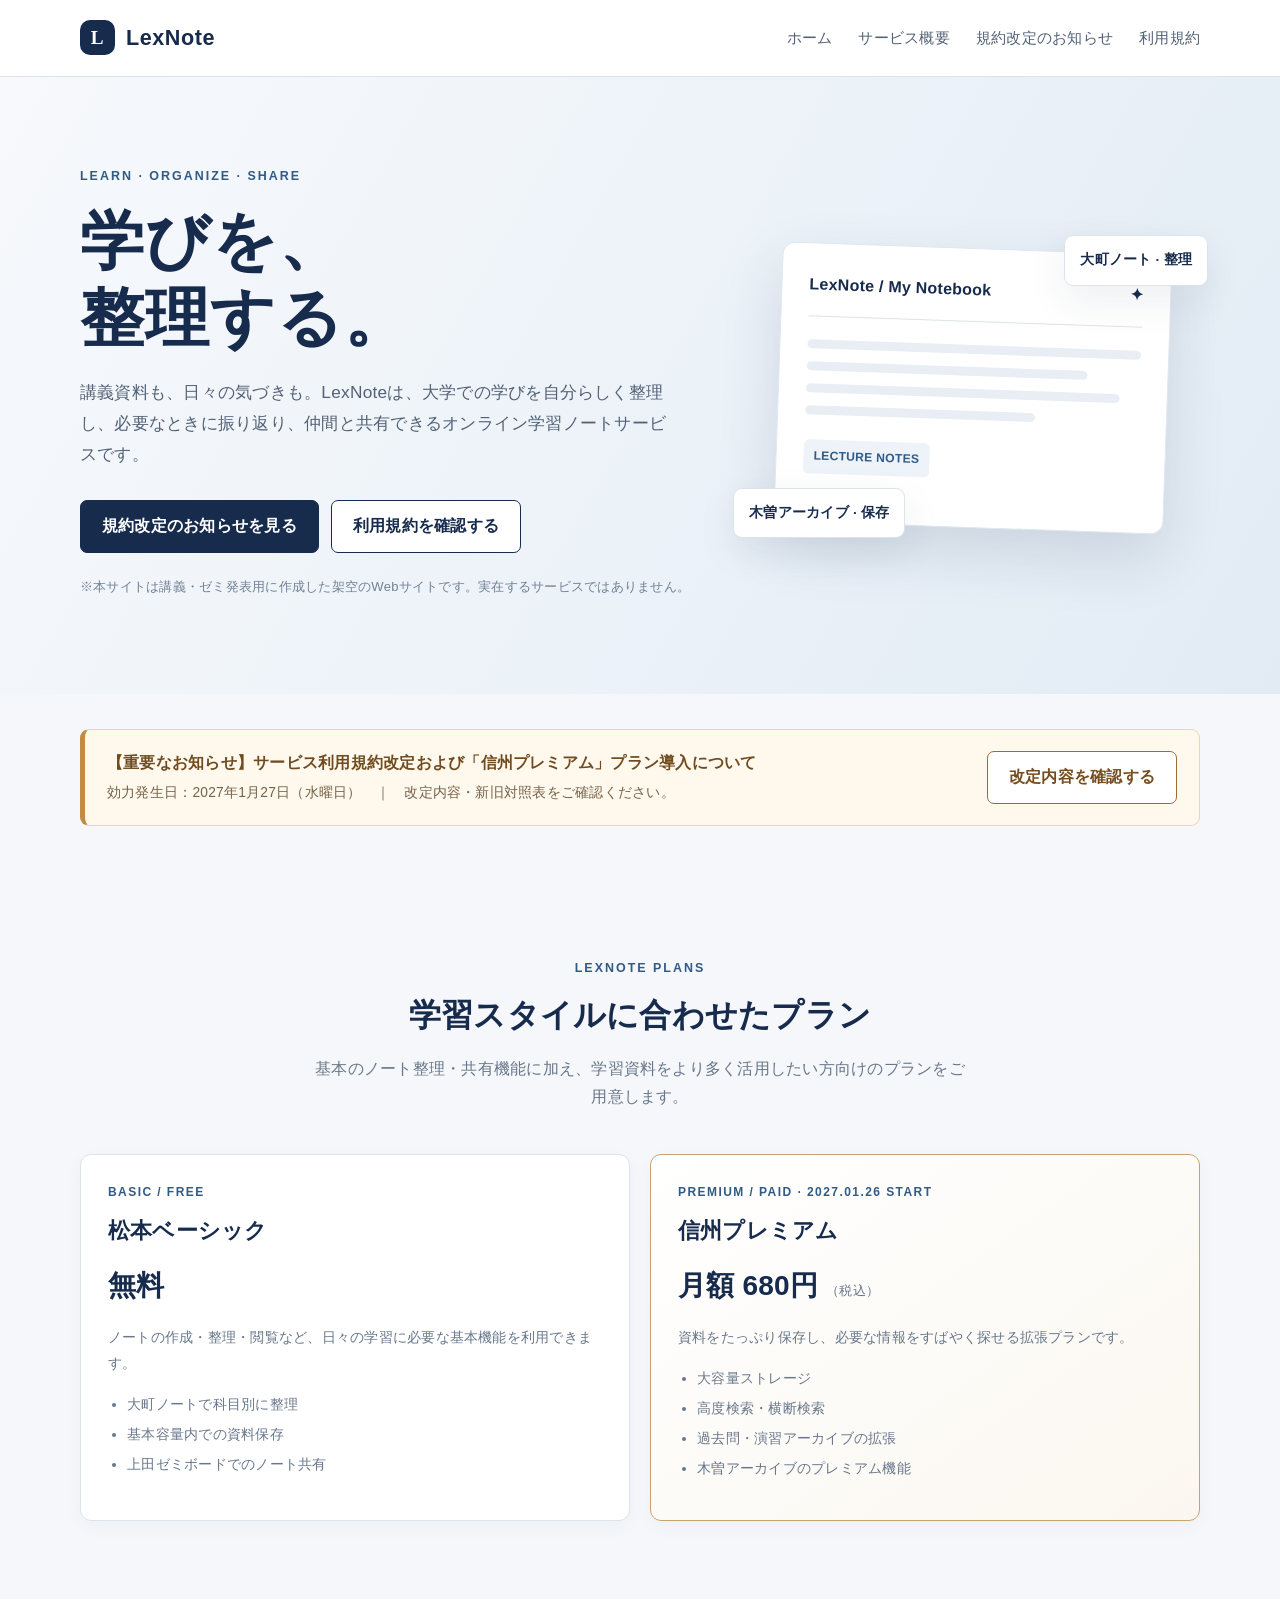
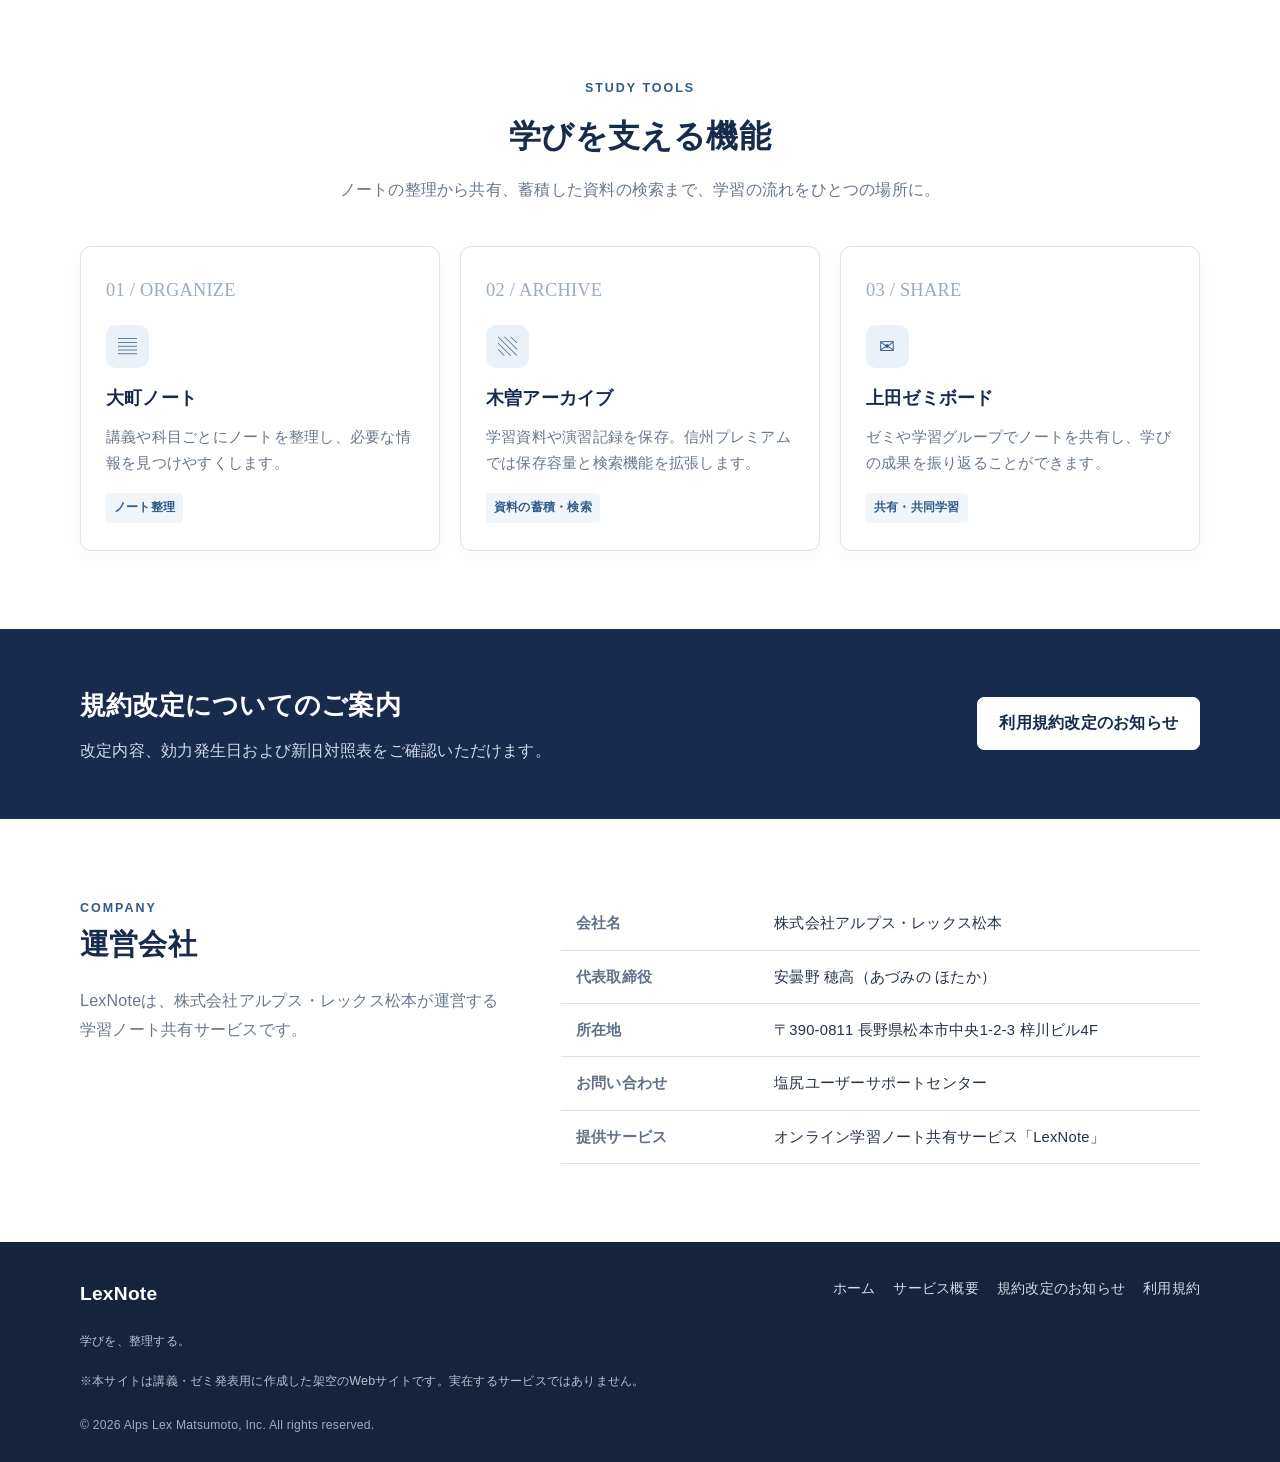
==== commit aa437b18: "Add files via upload" ====
--- a/index.html
+++ b/index.html
@@ -3,26 +3,35 @@
 <head>
   <meta charset="utf-8">
   <meta name="viewport" content="width=device-width, initial-scale=1">
-  <meta name="theme-color" content="#172b4d">
   <meta name="description" content="LexNoteは、講義資料や学習ノートを整理・共有できるオンライン学習ノートサービスです。">
   <title>LexNote｜学びを、整理する。</title>
   <link rel="stylesheet" href="./styles.css">
   <script src="./script.js" defer></script>
+  <style>
+    .revision-banner{display:flex;gap:18px;align-items:center;justify-content:space-between;background:#fff8ed;border:1px solid #ead5b5;border-left:5px solid #c28a43;border-radius:9px;padding:19px 22px;margin:0 0 28px}
+    .revision-banner strong{display:block;color:#6f4b1f;font-size:.97rem;margin-bottom:4px}
+    .revision-banner p{margin:0;color:#75624a;font-size:.86rem}
+    .revision-banner .button{white-space:nowrap;border-color:#9a6c32;color:#754d1e}
+    .plan-grid{display:grid;grid-template-columns:repeat(2,1fr);gap:20px}
+    .plan-card{background:white;border:1px solid var(--line);border-radius:11px;padding:27px;box-shadow:0 5px 20px rgba(28,48,75,.035)}
+    .plan-card.premium{border-color:#c9a36f;background:linear-gradient(145deg,#fff 0%,#fbf7f0 100%)}
+    .plan-kicker{font-size:.75rem;letter-spacing:.12em;font-weight:800;color:var(--blue)}
+    .plan-card h3{color:var(--navy);font-size:1.35rem;margin:8px 0}
+    .plan-price{font-size:1.75rem;color:var(--navy);font-weight:800;margin:10px 0}
+    .plan-price small{font-size:.8rem;color:var(--muted);font-weight:500}
+    .plan-card p,.plan-card li{font-size:.9rem;color:var(--muted)}
+    .plan-card ul{padding-left:1.2em;margin:12px 0}
+    .plan-card li{margin:4px 0}
+    @media(max-width:700px){.revision-banner{align-items:flex-start;flex-direction:column}.plan-grid{grid-template-columns:1fr}}
+  </style>
 </head>
 <body>
 <header class="site-header">
   <div class="container header-inner">
-    <a class="brand" href="./index.html" aria-label="LexNote ホーム">
-      <span class="brand-mark" aria-hidden="true">L</span><span>LexNote</span>
-    </a>
-    <button class="menu-toggle" type="button" aria-expanded="false" aria-controls="primary-nav" aria-label="メニューを開く">
-      <span></span><span></span><span></span>
-    </button>
-    <nav class="nav" id="primary-nav" aria-label="メインナビゲーション">
-      <a class="active" href="./index.html">ホーム</a>
-      <a href="./index.html#service">サービス概要</a>
-      <a href="./revision.html">規約改定のお知らせ</a>
-      <a href="./terms.html">利用規約</a>
+    <a class="brand" href="./index.html" aria-label="LexNote ホーム"><span class="brand-mark">L</span><span>LexNote</span></a>
+    <button class="menu-toggle" type="button" aria-expanded="false" aria-label="メニューを開く">メニュー</button>
+    <nav class="nav" aria-label="メインナビゲーション">
+      <a href="./index.html">ホーム</a><a href="#service">サービス概要</a><a href="./revision.html">規約改定のお知らせ</a><a href="./terms.html">利用規約</a>
     </nav>
   </div>
 </header>
@@ -30,171 +39,108 @@
 <main>
   <section class="hero">
     <div class="container hero-grid">
-      <div class="hero-content">
-        <div class="eyebrow"><span class="eyebrow-dot"></span> LEARN · ORGANIZE · SHARE</div>
-        <h1>学びを、<br><span>整理する。</span></h1>
+      <div>
+        <div class="eyebrow">LEARN · ORGANIZE · SHARE</div>
+        <h1>学びを、<br>整理する。</h1>
         <p class="hero-copy">講義資料も、日々の気づきも。LexNoteは、大学での学びを自分らしく整理し、必要なときに振り返り、仲間と共有できるオンライン学習ノートサービスです。</p>
         <div class="hero-actions">
-          <a class="button button-primary" href="./terms.html">利用規約を確認する <span aria-hidden="true">→</span></a>
+          <a class="button button-primary" href="./revision.html">規約改定のお知らせを見る</a>
+          <a class="button button-secondary" href="./terms.html">利用規約を確認する</a>
         </div>
-        <div class="hero-trust"><span class="trust-icon">✓</span><span>学習の記録を、ひとつの場所に。</span></div>
         <p class="hero-note">※本サイトは講義・ゼミ発表用に作成した架空のWebサイトです。実在するサービスではありません。</p>
       </div>
-
-      <div class="hero-visual" aria-label="LexNoteのノート画面イメージ">
-        <div class="visual-orbit orbit-one"></div><div class="visual-orbit orbit-two"></div>
-        <div class="app-window">
-          <div class="app-topbar">
-            <div class="window-dots"><i></i><i></i><i></i></div>
-            <span class="app-title">LexNote Workspace</span>
-            <span class="avatar">H</span>
-          </div>
-          <div class="app-body">
-            <aside class="mock-sidebar">
-              <div class="mock-brand"><span class="mini-mark">L</span> LexNote</div>
-              <div class="mock-menu active"><span>▦</span> マイノート</div>
-              <div class="mock-menu"><span>◫</span> 共有ノート</div>
-              <div class="mock-menu"><span>⌕</span> 検索</div>
-              <div class="mock-side-label">WORKSPACE</div>
-              <div class="mock-folder"><b></b> 民法</div>
-              <div class="mock-folder"><b></b> 民事訴訟法</div>
-              <div class="mock-folder"><b></b> 刑法</div>
-              <div class="storage-card"><span>ストレージ</span><strong>68%</strong><div class="storage-track"><i></i></div></div>
-            </aside>
-            <div class="mock-main">
-              <div class="mock-breadcrumb">マイノート <span>/</span> 民法</div>
-              <div class="mock-heading-row"><div><small>MONDAY, 24 NOVEMBER</small><h3>民法・講義ノート</h3></div><span class="share-pill">↗ 共有</span></div>
-              <div class="mock-summary"><div class="summary-icon">✎</div><div><strong>今日の学習メモ</strong><p>定型約款と契約内容への組入れ</p></div></div>
-              <div class="mock-section-title">最近のノート <span>すべて見る →</span></div>
-              <div class="note-list">
-                <div class="note-item"><span class="note-file blue">▤</span><div><strong>定型約款の組入れ要件</strong><small>民法 · 11月24日</small></div><span class="note-more">•••</span></div>
-                <div class="note-item"><span class="note-file gold">▤</span><div><strong>意思表示と契約成立</strong><small>民法 · 11月21日</small></div><span class="note-more">•••</span></div>
-                <div class="note-item"><span class="note-file green">▤</span><div><strong>訴訟要件の整理</strong><small>民事訴訟法 · 11月19日</small></div><span class="note-more">•••</span></div>
-              </div>
-            </div>
-          </div>
+      <div class="hero-visual" aria-hidden="true">
+        <div class="paper-card">
+          <div class="paper-top"><span>LexNote / My Notebook</span><span>✦</span></div>
+          <div class="paper-lines"><div class="paper-line"></div><div class="paper-line"></div><div class="paper-line"></div><div class="paper-line"></div></div>
+          <span class="paper-tag">LECTURE NOTES</span>
         </div>
-        <div class="floating-badge badge-top"><span class="badge-check">✓</span><div><strong>すっきり整理</strong><small>学習をもっとシンプルに</small></div></div>
-        <div class="floating-badge badge-bottom"><span class="badge-stack">▤</span><div><strong>大町ノート</strong><small>科目ごとにまとめる</small></div></div>
+        <div class="float-chip chip-one">大町ノート · 整理</div>
+        <div class="float-chip chip-two">木曽アーカイブ · 保存</div>
       </div>
-    </div>
-    <div class="hero-bottom container"><span>YOUR STUDY, IN ONE PLACE</span><span class="hero-bottom-line"></span><span>01 — 03</span></div>
-  </section>
-
-
-  <section class="revision-notice-section" aria-label="重要なお知らせ">
-    <div class="container">
-      <a class="revision-notice-card" href="./revision.html">
-        <span class="notice-label"><span class="notice-pulse"></span> IMPORTANT NOTICE</span>
-        <span class="notice-main">
-          <strong>【重要なお知らせ】サービス利用規約改定および「信州プレミアム」プラン導入について</strong>
-          <small>告知日：2026年11月27日（金曜日）　／　効力発生日：2027年1月27日（水曜日）</small>
-        </span>
-        <span class="notice-arrow" aria-hidden="true">→</span>
-      </a>
     </div>
   </section>
 
-
-  <section class="section pricing-section" id="plans">
+  <section class="section" style="padding-top:35px;padding-bottom:25px">
     <div class="container">
-      <div class="section-heading">
-        <div class="eyebrow">PLANS &amp; PRICING</div>
-        <h2>学び方に合わせて選べる、<br class="mobile-break">ふたつのプラン。</h2>
-        <p>基本機能はこれまでどおり無料で。より多くの学習資料を活用したい方には、拡張機能をご用意します。</p>
+      <div class="revision-banner">
+        <div>
+          <strong>【重要なお知らせ】サービス利用規約改定および「信州プレミアム」プラン導入について</strong>
+          <p>効力発生日：2027年1月27日（水曜日）　｜　改定内容・新旧対照表をご確認ください。</p>
+        </div>
+        <a class="button button-secondary" href="./revision.html">改定内容を確認する</a>
       </div>
-      <div class="pricing-grid">
-        <article class="pricing-card">
-          <div class="plan-topline"><span class="plan-label">FREE PLAN</span><span class="plan-status">提供中</span></div>
-          <h3>松本ベーシック</h3>
-          <p class="plan-description">日々の講義ノートを整理するための基本プラン。</p>
-          <div class="plan-price"><strong>無料</strong><span>／月</span></div>
-          <ul class="plan-features">
-            <li>基本ノートの作成・整理</li><li>学習資料の閲覧・共有</li><li>大町ノート・上田ゼミボードの基本機能</li>
-          </ul>
-          <div class="plan-footnote">現在提供中・無料で利用可能</div>
-        </article>
-        <article class="pricing-card pricing-card-featured">
-          <div class="plan-topline"><span class="plan-label">PREMIUM PLAN</span><span class="plan-status plan-status-new">2027.01.27 START</span></div>
-          <h3>信州プレミアム</h3>
-          <p class="plan-description">アーカイブを活用し、学習をさらに深めたい方へ。</p>
-          <div class="plan-price"><strong>680</strong><span>円／月（税込）</span></div>
-          <ul class="plan-features">
-            <li>松本ベーシックの全機能</li><li>大容量ストレージ・高度検索</li><li>過去問・演習アーカイブの拡張</li>
-          </ul>
-          <a class="plan-link" href="./revision.html">プラン導入・規約改定の詳細を見る <span>→</span></a>
-        </article>
-      </div>
-      <p class="pricing-caption">※「信州プレミアム」は2027年1月27日（水曜日）提供開始予定です。料金および提供条件の詳細は、改定後の利用規約をご確認ください。</p>
     </div>
   </section>
 
-  <section class="section service-section" id="service">
+  <section class="section" id="service">
     <div class="container">
       <div class="section-heading">
-        <div class="eyebrow">WHY LEXNOTE</div>
-        <h2>学習の流れを、<br class="mobile-break">ひとつの場所に。</h2>
-        <p>ノートの整理から共有、利用ルールの確認まで。毎日の学習を支える機能をシンプルにまとめました。</p>
+        <div class="eyebrow">LEXNOTE PLANS</div>
+        <h2>学習スタイルに合わせたプラン</h2>
+        <p>基本のノート整理・共有機能に加え、学習資料をより多く活用したい方向けのプランをご用意します。</p>
       </div>
-      <div class="feature-grid">
-        <article class="feature-card">
-          <div class="feature-top"><span class="feature-number">01</span><span class="feature-icon">▤</span></div>
-          <div class="feature-kicker">ORGANIZE YOUR NOTES</div>
-          <h3>講義ノートの整理・閲覧</h3>
-          <p>「松本ベーシック（無料）」で基本機能を利用できます。「大町ノート」で科目ごとに整理し、「木曽アーカイブ」に学習資料をまとめて保存できます。</p>
-          <div class="feature-footer"><span class="feature-dot"></span> 松本ベーシック（無料）</div>
+      <div class="plan-grid">
+        <article class="plan-card">
+          <div class="plan-kicker">BASIC / FREE</div>
+          <h3>松本ベーシック</h3>
+          <div class="plan-price">無料</div>
+          <p>ノートの作成・整理・閲覧など、日々の学習に必要な基本機能を利用できます。</p>
+          <ul><li>大町ノートで科目別に整理</li><li>基本容量内での資料保存</li><li>上田ゼミボードでのノート共有</li></ul>
         </article>
-        <article class="feature-card">
-          <div class="feature-top"><span class="feature-number">02</span><span class="feature-icon">✓</span></div>
-          <div class="feature-kicker">CLEAR & SIMPLE RULES</div>
-          <h3>明確な利用ルール</h3>
-          <p>安心してサービスをご利用いただけるよう、利用開始前に利用規約を提示しています。内容をご確認のうえ、お手続きください。</p>
-          <div class="feature-footer"><span class="feature-dot"></span> 利用開始前に規約を確認</div>
-        </article>
-        <article class="feature-card">
-          <div class="feature-top"><span class="feature-number">03</span><span class="feature-icon">✉</span></div>
-          <div class="feature-kicker">HELP & SUPPORT</div>
-          <h3>規約の確認・問い合わせ対応</h3>
-          <p>利用規約はWebサイト上でいつでも閲覧できます。PDFでの保存や内容の開示請求については、塩尻ユーザーサポートセンターまでお問い合わせください。</p>
-          <div class="feature-footer"><span class="feature-dot"></span> 塩尻ユーザーサポートセンター</div>
+        <article class="plan-card premium">
+          <div class="plan-kicker">PREMIUM / PAID · 2027.01.26 START</div>
+          <h3>信州プレミアム</h3>
+          <div class="plan-price">月額 680円 <small>（税込）</small></div>
+          <p>資料をたっぷり保存し、必要な情報をすばやく探せる拡張プランです。</p>
+          <ul><li>大容量ストレージ</li><li>高度検索・横断検索</li><li>過去問・演習アーカイブの拡張</li><li>木曽アーカイブのプレミアム機能</li></ul>
         </article>
       </div>
     </div>
   </section>
 
-  <section class="cta-section">
-    <div class="container cta-inner">
-      <div><div class="eyebrow eyebrow-light">GET STARTED WITH LEXNOTE</div><h2>学びの整理を、<br>今日からはじめよう。</h2><p>サービスをご利用になる前に、利用規約をご確認ください。</p></div>
-      <a class="button button-white" href="./terms.html">利用規約を確認する <span aria-hidden="true">→</span></a>
-      <div class="cta-decoration" aria-hidden="true">L</div>
+  <section class="section" style="background:#fff">
+    <div class="container">
+      <div class="section-heading">
+        <div class="eyebrow">STUDY TOOLS</div><h2>学びを支える機能</h2>
+        <p>ノートの整理から共有、蓄積した資料の検索まで、学習の流れをひとつの場所に。</p>
+      </div>
+      <div class="feature-grid">
+        <article class="feature-card"><div class="feature-number">01 / ORGANIZE</div><div class="feature-icon">▤</div><h3>大町ノート</h3><p>講義や科目ごとにノートを整理し、必要な情報を見つけやすくします。</p><span class="mini-label">ノート整理</span></article>
+        <article class="feature-card"><div class="feature-number">02 / ARCHIVE</div><div class="feature-icon">▧</div><h3>木曽アーカイブ</h3><p>学習資料や演習記録を保存。信州プレミアムでは保存容量と検索機能を拡張します。</p><span class="mini-label">資料の蓄積・検索</span></article>
+        <article class="feature-card"><div class="feature-number">03 / SHARE</div><div class="feature-icon">✉</div><h3>上田ゼミボード</h3><p>ゼミや学習グループでノートを共有し、学びの成果を振り返ることができます。</p><span class="mini-label">共有・共同学習</span></article>
+      </div>
     </div>
   </section>
 
-  <section class="section company-section" id="company">
+  <section class="product-band">
+    <div class="container product-band-inner">
+      <div><h2>規約改定についてのご案内</h2><p>改定内容、効力発生日および新旧対照表をご確認いただけます。</p></div>
+      <a class="button" href="./revision.html">利用規約改定のお知らせ</a>
+    </div>
+  </section>
+
+  <section class="section company">
     <div class="container company-grid">
-      <div class="company-heading"><div class="eyebrow">COMPANY</div><h2>運営会社</h2><p>LexNoteは、株式会社アルプス・レックス松本が運営する学習ノート共有サービスです。</p></div>
-      <div class="company-table-wrap">
-        <table class="company-table" aria-label="運営会社概要">
-          <tbody>
-            <tr><th scope="row">会社名</th><td>株式会社アルプス・レックス松本</td></tr>
-            <tr><th scope="row">代表取締役</th><td>安曇野 穂高（あづみの ほたか）</td></tr>
-            <tr><th scope="row">所在地</th><td>〒390-0811 長野県松本市中央1-2-3 梓川ビル4F</td></tr>
-            <tr><th scope="row">お問い合わせ</th><td>塩尻ユーザーサポートセンター</td></tr>
-            <tr><th scope="row">提供サービス</th><td>オンライン学習ノート共有サービス「LexNote」</td></tr>
-          </tbody>
-        </table>
-      </div>
+      <div><div class="eyebrow">COMPANY</div><h2>運営会社</h2><p class="company-intro">LexNoteは、株式会社アルプス・レックス松本が運営する学習ノート共有サービスです。</p></div>
+      <table class="company-table" aria-label="運営会社概要">
+        <tr><th>会社名</th><td>株式会社アルプス・レックス松本</td></tr>
+        <tr><th>代表取締役</th><td>安曇野 穂高（あづみの ほたか）</td></tr>
+        <tr><th>所在地</th><td>〒390-0811 長野県松本市中央1-2-3 梓川ビル4F</td></tr>
+        <tr><th>お問い合わせ</th><td>塩尻ユーザーサポートセンター</td></tr>
+        <tr><th>提供サービス</th><td>オンライン学習ノート共有サービス「LexNote」</td></tr>
+      </table>
     </div>
   </section>
 </main>
-
 <footer class="site-footer">
   <div class="container">
-    <div class="footer-main">
-      <div><a class="footer-brand" href="./index.html"><span class="brand-mark">L</span> LexNote</a><p class="footer-tagline">学びを、整理する。</p></div>
-      <div class="footer-links"><a href="./index.html">ホーム</a><a href="./index.html#service">サービス概要</a><a href="./revision.html">規約改定のお知らせ</a><a href="./terms.html">利用規約</a></div>
+    <div class="footer-inner">
+      <div><div class="footer-brand">LexNote</div><div class="footer-note">学びを、整理する。</div></div>
+      <div class="footer-links"><a href="./index.html">ホーム</a><a href="#service">サービス概要</a><a href="./revision.html">規約改定のお知らせ</a><a href="./terms.html">利用規約</a></div>
     </div>
-    <div class="footer-bottom"><p>※本サイトは講義・ゼミ発表用に作成した架空のWebサイトです。実在するサービスではありません。</p><span>© 2026 Alps Lex Matsumoto, Inc. All rights reserved.</span></div>
+    <p class="footer-note">※本サイトは講義・ゼミ発表用に作成した架空のWebサイトです。実在するサービスではありません。</p>
+    <div class="copyright">© 2026 Alps Lex Matsumoto, Inc. All rights reserved.</div>
   </div>
 </footer>
 </body>
--- a/styles.css
+++ b/styles.css
@@ -1,267 +1,141 @@
 :root {
-  --navy:#172b4d; --navy-deep:#10213d; --blue:#385f91; --indigo:#536d9c;
-  --ink:#243247; --muted:#68778b; --line:#e2e7ee; --paper:#fff;
-  --bg:#f7f8fa; --accent:#c28a43; --shadow:0 18px 55px rgba(25,45,73,.09);
+  --navy: #172b4d;
+  --blue: #315b87;
+  --sky: #eaf1f8;
+  --ink: #243247;
+  --muted: #68778b;
+  --line: #dce3eb;
+  --paper: #ffffff;
+  --bg: #f5f7fa;
+  --accent: #c28a43;
+  --shadow: 0 14px 40px rgba(25, 45, 73, .08);
 }
-*{box-sizing:border-box}
-html{scroll-behavior:smooth;scroll-padding-top:90px}
-body{margin:0;color:var(--ink);background:#fff;font-family:"Noto Sans JP",-apple-system,BlinkMacSystemFont,"Segoe UI","Hiragino Kaku Gothic ProN",Meiryo,sans-serif;line-height:1.85;letter-spacing:.012em;-webkit-font-smoothing:antialiased}
-a{color:inherit;text-decoration:none}
-a:hover{color:var(--blue)}
-button,input{font:inherit}
-.container{width:min(1160px,calc(100% - 48px));margin:0 auto}
-.site-header{height:78px;background:rgba(255,255,255,.94);border-bottom:1px solid rgba(221,228,237,.85);position:sticky;top:0;z-index:30;backdrop-filter:blur(16px)}
-.header-inner{height:100%;display:flex;align-items:center;justify-content:space-between}
-.brand{display:flex;align-items:center;gap:11px;color:var(--navy);font-weight:800;font-size:1.32rem;letter-spacing:.025em}
-.brand-mark{width:36px;height:36px;display:grid;place-items:center;color:#fff;background:linear-gradient(145deg,#263f68,#142847);border-radius:11px;font-family:Georgia,serif;font-size:1.22rem;box-shadow:0 5px 12px rgba(23,43,77,.18)}
-.nav{display:flex;align-items:center;gap:34px;color:#536176;font-size:.9rem;font-weight:600}
-.nav a{position:relative;padding:9px 0;transition:color .2s}
-.nav a:after{content:"";position:absolute;left:0;right:100%;bottom:2px;height:2px;background:var(--blue);transition:right .2s}
-.nav a:hover:after,.nav a.active:after{right:0}
-.nav a:hover,.nav a.active{color:var(--navy)}
-.menu-toggle{display:none}
-.hero{position:relative;overflow:hidden;background:linear-gradient(115deg,#f7f9fc 0%,#eef3f9 58%,#e8eef6 100%);padding:82px 0 27px}
-.hero:before{content:"";position:absolute;width:620px;height:620px;border-radius:50%;border:1px solid rgba(67,98,139,.09);right:-150px;top:-275px}
-.hero:after{content:"";position:absolute;width:450px;height:450px;border-radius:50%;border:1px solid rgba(67,98,139,.08);right:-62px;top:-190px}
-.hero-grid{position:relative;z-index:1;display:grid;grid-template-columns:.92fr 1.08fr;align-items:center;gap:48px;min-height:500px}
-.hero-content{padding:10px 0 24px}
-.eyebrow{display:flex;align-items:center;gap:9px;color:#55739b;font-size:.73rem;font-weight:800;letter-spacing:.17em;text-transform:uppercase}
-.eyebrow-dot{width:7px;height:7px;border-radius:50%;background:#c28a43;box-shadow:0 0 0 4px rgba(194,138,67,.13)}
-h1{color:var(--navy-deep);font-size:clamp(3.1rem,5.5vw,5.1rem);line-height:1.22;letter-spacing:.025em;margin:24px 0 22px;font-weight:800}
-h1 span{color:#526d96}
-.hero-copy{max-width:525px;color:#58677b;font-size:1rem;line-height:2.05;margin:0}
-.hero-actions{display:flex;gap:12px;margin:30px 0 19px}
-.button{display:inline-flex;align-items:center;justify-content:center;gap:18px;min-height:51px;padding:12px 23px;border:1px solid transparent;border-radius:8px;font-size:.91rem;font-weight:700;transition:transform .2s,box-shadow .2s,background .2s;cursor:pointer}
-.button span{font-size:1.15rem;line-height:1}
-.button-primary{color:#fff;background:var(--navy);box-shadow:0 8px 18px rgba(23,43,77,.16)}
-.button-primary:hover{color:#fff;background:#29466f;transform:translateY(-2px);box-shadow:0 12px 22px rgba(23,43,77,.2)}
-.hero-trust{display:flex;align-items:center;gap:9px;color:#607086;font-size:.82rem}
-.trust-icon{width:19px;height:19px;display:grid;place-items:center;background:#e2ebf5;color:#3c628e;border-radius:50%;font-size:.7rem;font-weight:900}
-.hero-note{margin:28px 0 0;color:#7c8796;font-size:.74rem;line-height:1.7}
-.hero-visual{position:relative;min-height:455px;display:grid;place-items:center}
-.visual-orbit{position:absolute;border:1px solid rgba(76,104,143,.12);border-radius:50%}
-.orbit-one{width:470px;height:470px}.orbit-two{width:390px;height:390px}
-.app-window{position:relative;z-index:2;width:min(100%,590px);min-height:370px;background:#fff;border:1px solid #dce4ee;border-radius:13px;overflow:hidden;box-shadow:0 28px 70px rgba(29,52,83,.18);transform:perspective(1200px) rotateY(-5deg) rotateX(2deg)}
-.app-topbar{height:48px;background:#fbfcfe;border-bottom:1px solid #e9edf2;display:flex;align-items:center;padding:0 17px;gap:15px}
-.window-dots{display:flex;gap:5px}.window-dots i{width:7px;height:7px;border-radius:50%;background:#d6dce5}.window-dots i:first-child{background:#d8a6a0}.window-dots i:nth-child(2){background:#e4c78d}.window-dots i:nth-child(3){background:#a8c9b4}
-.app-title{font-size:.65rem;color:#8793a3;letter-spacing:.04em;flex:1;text-align:center}
-.avatar{width:23px;height:23px;display:grid;place-items:center;background:#e8eef6;color:#3a5d88;border-radius:50%;font-size:.65rem;font-weight:800}
-.app-body{display:grid;grid-template-columns:150px 1fr;min-height:322px}
-.mock-sidebar{background:#fafbfd;border-right:1px solid #edf0f4;padding:18px 12px;position:relative}
-.mock-brand{display:flex;align-items:center;gap:7px;color:#253c5e;font-size:.72rem;font-weight:800;margin-bottom:24px}
-.mini-mark{width:19px;height:19px;display:grid;place-items:center;background:var(--navy);color:#fff;border-radius:5px;font-family:Georgia,serif}
-.mock-menu{font-size:.62rem;color:#7a8797;padding:7px 8px;border-radius:5px;margin:3px 0}.mock-menu span{display:inline-block;width:18px;color:#6a7f9c}
-.mock-menu.active{background:#eaf0f7;color:#28466d;font-weight:700}
-.mock-side-label{font-size:.49rem;color:#a2acb9;letter-spacing:.12em;margin:24px 8px 9px}
-.mock-folder{font-size:.6rem;color:#718095;padding:5px 8px}.mock-folder b{display:inline-block;width:8px;height:7px;border:1px solid #a9b8ca;border-radius:2px;margin-right:7px}
-.storage-card{position:absolute;bottom:13px;left:12px;right:12px;background:#fff;border:1px solid #e8edf2;border-radius:7px;padding:9px}
-.storage-card span{font-size:.51rem;color:#8b97a6}.storage-card strong{float:right;font-size:.55rem;color:#405d83}.storage-track{height:4px;background:#edf1f5;border-radius:4px;margin-top:7px;overflow:hidden}.storage-track i{display:block;width:68%;height:100%;background:#6b88ae;border-radius:4px}
-.mock-main{padding:22px 23px}
-.mock-breadcrumb{font-size:.56rem;color:#9aa4b1}.mock-breadcrumb span{padding:0 5px;color:#c1c8d1}
-.mock-heading-row{display:flex;align-items:center;justify-content:space-between;margin:16px 0 18px}
-.mock-heading-row small{font-size:.48rem;letter-spacing:.1em;color:#a0aab7}.mock-heading-row h3{font-size:1rem;color:#233a5b;margin:2px 0;font-weight:800}
-.share-pill{border:1px solid #e1e8f0;border-radius:5px;padding:4px 9px;color:#617b9d;font-size:.55rem}
-.mock-summary{display:flex;align-items:center;gap:11px;background:#f5f8fb;border:1px solid #edf1f5;border-radius:7px;padding:12px}
-.summary-icon{width:30px;height:30px;display:grid;place-items:center;background:#e3ebf5;color:#42658f;border-radius:7px}
-.mock-summary strong{font-size:.62rem;color:#40536e}.mock-summary p{font-size:.55rem;color:#8b96a5;margin:2px 0 0}
-.mock-section-title{display:flex;justify-content:space-between;margin:19px 0 7px;font-size:.64rem;color:#4b5c73;font-weight:800}.mock-section-title span{font-size:.53rem;color:#8497b1;font-weight:600}
-.note-list{border-top:1px solid #edf0f4}.note-item{display:flex;align-items:center;gap:10px;padding:10px 2px;border-bottom:1px solid #f0f2f5}
-.note-file{width:27px;height:30px;display:grid;place-items:center;border-radius:5px;font-size:.78rem}.note-file.blue{background:#e9f0f8;color:#57779e}.note-file.gold{background:#f8f1e6;color:#b08a4f}.note-file.green{background:#eaf3ed;color:#648b70}
-.note-item div{flex:1}.note-item strong{display:block;font-size:.59rem;color:#4b5d74}.note-item small{display:block;font-size:.49rem;color:#9ba5b2}.note-more{color:#9aa5b2;font-size:.65rem}
-.floating-badge{position:absolute;z-index:3;display:flex;align-items:center;gap:10px;background:rgba(255,255,255,.96);border:1px solid #e3e9f0;border-radius:9px;padding:11px 14px;box-shadow:0 12px 28px rgba(33,55,84,.1)}
-.floating-badge strong{display:block;font-size:.68rem;color:#304763}.floating-badge small{display:block;font-size:.55rem;color:#8b97a7}
-.badge-top{right:-5px;top:52px}.badge-bottom{left:-10px;bottom:45px}
-.badge-check,.badge-stack{width:28px;height:28px;display:grid;place-items:center;border-radius:7px;background:#eaf2ed;color:#5b896d;font-weight:800}
-.badge-stack{background:#edf1f7;color:#58769c}
-.hero-bottom{display:flex;align-items:center;gap:15px;color:#8794a5;font-size:.58rem;letter-spacing:.16em;padding-top:17px}
-.hero-bottom-line{height:1px;background:#d9e1eb;flex:1}
-.section{padding:100px 0}
-.service-section{background:#fff}
-.section-heading{text-align:center;max-width:650px;margin:0 auto 46px}
-.section-heading .eyebrow{justify-content:center}
-.section-heading h2{font-size:2rem;line-height:1.55;color:var(--navy);margin:13px 0}
-.section-heading p{font-size:.91rem;color:var(--muted);margin:0}
-.mobile-break{display:none}
-.feature-grid{display:grid;grid-template-columns:repeat(3,1fr);gap:20px}
-.feature-card{border:1px solid #e4e9ef;border-radius:12px;padding:27px 27px 22px;background:#fff;box-shadow:0 8px 24px rgba(27,48,75,.035);transition:transform .22s,box-shadow .22s,border-color .22s}
-.feature-card:hover{transform:translateY(-5px);box-shadow:0 17px 35px rgba(27,48,75,.08);border-color:#cfd9e6}
-.feature-top{display:flex;align-items:center;justify-content:space-between}
-.feature-number{font-size:.76rem;color:#a2adbb;font-weight:800;letter-spacing:.1em}
-.feature-icon{width:43px;height:43px;display:grid;place-items:center;background:#edf2f8;color:#4a6c96;border-radius:10px;font-size:1.1rem}
-.feature-kicker{margin-top:22px;color:#8392a6;font-size:.62rem;letter-spacing:.13em;font-weight:800}
-.feature-card h3{font-size:1.12rem;color:#263c5b;margin:8px 0 12px}
-.feature-card p{font-size:.83rem;color:#6c798a;line-height:1.95;margin:0;min-height:116px}
-.feature-footer{display:flex;align-items:center;gap:8px;border-top:1px solid #edf0f4;margin-top:20px;padding-top:15px;color:#536c8d;font-size:.72rem;font-weight:700}
-.feature-dot{width:6px;height:6px;border-radius:50%;background:#c28a43}
-.cta-section{padding:65px 0;background:linear-gradient(115deg,#172b4d,#233f68);color:#fff;overflow:hidden}
-.cta-inner{position:relative;display:flex;align-items:center;justify-content:space-between;gap:30px}
-.eyebrow-light{color:#b8c8dc}.cta-inner h2{font-size:2rem;line-height:1.5;margin:13px 0 8px;position:relative;z-index:1}.cta-inner p{color:#c1ccda;font-size:.86rem;margin:0}
-.button-white{background:#fff;color:#1c3457;min-width:205px;position:relative;z-index:1}.button-white:hover{background:#edf2f8;color:#1c3457;transform:translateY(-2px)}
-.cta-decoration{position:absolute;right:210px;top:-120px;color:rgba(255,255,255,.045);font-family:Georgia,serif;font-size:22rem;line-height:1;pointer-events:none}
-.company-section{background:#f8fafc;padding:84px 0}
-.company-grid{display:grid;grid-template-columns:.7fr 1.3fr;gap:70px;align-items:start}
-.company-heading h2{color:var(--navy);font-size:1.8rem;margin:9px 0}
-.company-heading p{color:#6c798a;font-size:.87rem;line-height:2}
-.company-table-wrap{background:#fff;border:1px solid #e4e9ef;border-radius:10px;padding:8px 25px;box-shadow:0 8px 24px rgba(27,48,75,.03)}
-.company-table{width:100%;border-collapse:collapse;font-size:.85rem}
-.company-table th,.company-table td{padding:15px 10px;border-bottom:1px solid #edf0f4;text-align:left;vertical-align:top}
-.company-table tr:last-child th,.company-table tr:last-child td{border-bottom:0}
-.company-table th{width:145px;color:#78869a;font-weight:600}.company-table td{color:#33465f;font-weight:600}
-.site-footer{background:#101f37;color:#d5deea;padding:35px 0 22px}
-.footer-main{display:flex;justify-content:space-between;align-items:center;padding-bottom:27px;border-bottom:1px solid rgba(255,255,255,.13)}
-.footer-brand{display:inline-flex;align-items:center;gap:10px;color:#fff;font-size:1.15rem;font-weight:800}
-.footer-brand .brand-mark{background:#fff;color:#1a3154;box-shadow:none}
-.footer-tagline{font-size:.72rem;color:#9eacc0;margin:7px 0 0 46px}
-.footer-links{display:flex;gap:27px;font-size:.78rem;color:#c0cada}
-.footer-links a:hover{color:#fff}
-.footer-bottom{display:flex;justify-content:space-between;gap:20px;padding-top:18px;color:#9eacc0;font-size:.68rem}
-.footer-bottom p{margin:0}.footer-bottom span{white-space:nowrap}
-:focus-visible{outline:3px solid #9ab7dc;outline-offset:3px}
-
-/* Terms page */
-.page-hero{background:linear-gradient(115deg,#f4f7fb,#eaf0f7);padding:52px 0 48px;border-bottom:1px solid #e5ebf2}
-.breadcrumb{font-size:.75rem;color:#8190a3;margin-bottom:20px}.breadcrumb a{color:#536e92}
-.page-hero .eyebrow{margin-bottom:9px}.page-hero h1{font-size:2.35rem;margin:0 0 12px}
-.page-hero .hero-note{margin:0;font-size:.76rem}
-.terms-wrap{padding:48px 0 90px;background:#f8fafc}
-.terms-layout{display:grid;grid-template-columns:245px minmax(0,1fr);gap:34px;align-items:start}
-.terms-sidebar{position:sticky;top:100px;background:#fff;border:1px solid #e4e9ef;border-radius:10px;padding:20px 18px;max-height:calc(100vh - 125px);overflow:auto}
-.terms-sidebar h2{font-size:.9rem;color:var(--navy);margin:0 0 13px;padding-bottom:12px;border-bottom:1px solid #edf0f4}
-.terms-sidebar a{display:block;padding:7px 5px;color:#68778b;font-size:.72rem;line-height:1.55;border-radius:5px}
-.terms-sidebar a:hover{background:#f0f4f8;color:#2e4f78}
-.terms-document{min-width:0;background:#fff;border:1px solid #e4e9ef;border-radius:11px;padding:42px 48px;box-shadow:0 8px 28px rgba(27,48,75,.035)}
-.terms-intro{color:#536176;font-size:.87rem;line-height:2.05;padding-bottom:25px;border-bottom:1px solid #e9edf2}
-.terms-meta{display:flex;flex-wrap:wrap;gap:9px 22px;margin-top:17px;color:#7b8796;font-size:.75rem}
-.terms-article{padding:27px 0 23px;border-bottom:1px solid #edf0f4;scroll-margin-top:100px}
-.terms-article h2{font-size:1.02rem;color:#253b5b;margin:0 0 14px;padding-left:13px;border-left:3px solid #607da4;line-height:1.55}
-.terms-article p{font-size:.84rem;line-height:2.05;color:#46566b;margin:9px 0;text-align:justify}
-.terms-article ol{padding-left:1.65em;margin:9px 0;color:#46566b}
-.terms-article li{font-size:.83rem;line-height:2;margin:5px 0;padding-left:3px}
-.consent-box{margin-top:32px;padding:28px 30px;background:#f6f8fb;border:1px solid #dce4ee;border-radius:10px;scroll-margin-top:100px}
-.consent-box h2{font-size:1.1rem;color:var(--navy);margin:0 0 7px}
-.consent-copy{font-size:.82rem;color:#6e7b8d;margin:0 0 19px}
-.consent-row{display:flex;align-items:center;justify-content:space-between;gap:20px}
-.check-label{display:flex;align-items:flex-start;gap:11px;color:#3e4f65;font-size:.82rem;cursor:pointer}
-.check-label input{width:18px;height:18px;margin:3px 0 0;accent-color:var(--navy);flex:0 0 auto}
-.consent-message{display:none;margin-top:16px;padding:11px 14px;border-radius:6px;font-size:.82rem}
-.consent-message.is-visible{display:block}.consent-message.is-error{background:#fff0ef;color:#a33b34;border:1px solid #f0cfcb}.consent-message.is-success{background:#edf7f0;color:#326b45;border:1px solid #cde6d4}
-.small-print{font-size:.7rem;color:#8994a2;margin:15px 0 0}
-@media(max-width:900px){
- .hero-grid{grid-template-columns:1fr 1fr;gap:25px}.app-body{grid-template-columns:125px 1fr}.mock-main{padding:18px 15px}
- .badge-top{right:-4px}.badge-bottom{left:-4px}.company-grid{gap:35px}.terms-layout{grid-template-columns:210px minmax(0,1fr);gap:20px}.terms-document{padding:34px 30px}
+* { box-sizing: border-box; }
+html { scroll-behavior: smooth; }
+body {
+  margin: 0; color: var(--ink); background: var(--bg);
+  font-family: -apple-system, BlinkMacSystemFont, "Segoe UI", "Noto Sans JP",
+    "Hiragino Kaku Gothic ProN", Meiryo, sans-serif;
+  line-height: 1.8; letter-spacing: .015em;
 }
-@media(max-width:700px){
- .container{width:min(100% - 34px,560px)}.site-header{height:68px}.brand{font-size:1.2rem}.brand-mark{width:33px;height:33px}
- .menu-toggle{display:flex;width:42px;height:40px;flex-direction:column;align-items:center;justify-content:center;gap:5px;border:1px solid #dce3eb;background:#fff;border-radius:8px}
- .menu-toggle span{width:17px;height:2px;background:#334b6c;border-radius:2px;transition:.2s}
- .menu-toggle[aria-expanded="true"] span:first-child{transform:translateY(7px) rotate(45deg)}.menu-toggle[aria-expanded="true"] span:nth-child(2){opacity:0}.menu-toggle[aria-expanded="true"] span:last-child{transform:translateY(-7px) rotate(-45deg)}
- .nav{display:none;position:absolute;top:67px;left:0;right:0;background:#fff;padding:13px 22px 20px;border-bottom:1px solid var(--line);box-shadow:0 12px 20px rgba(20,40,68,.08);align-items:stretch;gap:2px}
- .nav.is-open{display:flex;flex-direction:column}.nav a{padding:11px 5px}.nav a:after{display:none}
- .hero{padding:54px 0 20px}.hero-grid{grid-template-columns:1fr;gap:5px}.hero-content{padding:0}.hero h1{font-size:3.25rem;margin:19px 0 15px}.hero-copy{font-size:.9rem}
- .hero-actions{margin:23px 0 14px}.button{min-height:48px;padding:11px 18px}.hero-note{margin-top:19px}
- .hero-visual{min-height:360px;margin:0 -5px}.app-window{width:100%;min-height:300px;transform:none}.app-body{grid-template-columns:112px 1fr;min-height:254px}.mock-sidebar{padding:13px 8px}.mock-brand{font-size:.65rem;margin-bottom:15px}.mock-menu{font-size:.55rem;padding:6px 4px}.mock-side-label{margin:17px 5px 6px}.mock-folder{font-size:.53rem;padding:4px 5px}.storage-card{left:8px;right:8px;bottom:9px;padding:7px}
- .mock-main{padding:14px 12px}.mock-heading-row{margin:12px 0}.mock-heading-row h3{font-size:.83rem}.mock-summary{padding:8px}.summary-icon{width:25px;height:25px}.mock-section-title{margin:13px 0 5px}.note-item{padding:7px 0}.note-file{width:23px;height:25px}.badge-top{right:-3px;top:18px}.badge-bottom{left:-4px;bottom:16px}.floating-badge{padding:8px 10px}.floating-badge strong{font-size:.6rem}.floating-badge small{font-size:.49rem}.badge-check,.badge-stack{width:23px;height:23px}
- .hero-bottom{font-size:.5rem;padding-top:8px}
- .section{padding:70px 0}.section-heading{margin-bottom:30px}.section-heading h2{font-size:1.55rem}.section-heading p{font-size:.82rem}.mobile-break{display:block}
- .feature-grid{grid-template-columns:1fr;gap:13px}.feature-card{padding:22px}.feature-card p{min-height:0}.feature-kicker{margin-top:15px}
- .cta-section{padding:48px 0}.cta-inner{align-items:flex-start;flex-direction:column;gap:22px}.cta-inner h2{font-size:1.65rem}.cta-inner p{font-size:.8rem}.cta-decoration{right:0;top:-60px;font-size:15rem}.button-white{min-width:0}
- .company-section{padding:65px 0}.company-grid{grid-template-columns:1fr;gap:22px}.company-heading h2{font-size:1.55rem}.company-table-wrap{padding:5px 14px}.company-table{font-size:.76rem}.company-table th{width:105px}.company-table th,.company-table td{padding:12px 5px}
- .footer-main{align-items:flex-start;gap:20px;flex-direction:column}.footer-links{gap:18px;flex-wrap:wrap}.footer-bottom{flex-direction:column;gap:8px;font-size:.65rem}.footer-bottom span{white-space:normal}
- .page-hero{padding:35px 0}.page-hero h1{font-size:1.75rem}.terms-wrap{padding:25px 0 55px}.terms-layout{grid-template-columns:1fr;gap:15px}
- .terms-sidebar{position:static;max-height:none;display:grid;grid-template-columns:1fr 1fr;gap:2px;padding:15px}.terms-sidebar h2{grid-column:1/-1}
- .terms-sidebar a{font-size:.67rem;padding:6px 4px}.terms-document{padding:24px 19px}.terms-intro{font-size:.8rem}.terms-meta{flex-direction:column;gap:3px}
- .terms-article{padding:22px 0 18px}.terms-article h2{font-size:.94rem}.terms-article p,.terms-article li{font-size:.78rem;line-height:1.95}
- .consent-box{padding:21px 17px}.consent-row{align-items:stretch;flex-direction:column}.consent-row .button{width:100%}.check-label{font-size:.78rem}
+a { color: inherit; text-decoration: none; }
+a:hover { color: var(--blue); }
+.container { width: min(1120px, calc(100% - 40px)); margin: 0 auto; }
+.site-header {
+  background: rgba(255,255,255,.96); border-bottom: 1px solid var(--line);
+  position: sticky; top: 0; z-index: 20; backdrop-filter: blur(12px);
 }
-
-
-/* Revision notice and plan cards */
-.revision-notice-section{padding:22px 0 0;background:#f7f9fc}
-.revision-notice-card{display:flex;align-items:center;gap:18px;padding:20px 23px;background:#fff;border:1px solid #dce4ee;border-left:4px solid #b98342;border-radius:9px;box-shadow:0 8px 24px rgba(27,48,75,.045);transition:transform .2s,box-shadow .2s}
-.revision-notice-card:hover{transform:translateY(-2px);box-shadow:0 13px 30px rgba(27,48,75,.09);color:var(--navy)}
-.notice-label{display:flex;align-items:center;gap:8px;white-space:nowrap;color:#a16e32;font-size:.65rem;font-weight:800;letter-spacing:.12em}
-.notice-pulse{width:7px;height:7px;border-radius:50%;background:#c28a43;box-shadow:0 0 0 4px rgba(194,138,67,.13)}
-.notice-main{display:flex;flex-direction:column;gap:4px;flex:1;min-width:0}
-.notice-main strong{font-size:.9rem;color:#293f5e}.notice-main small{font-size:.72rem;color:#7d8999}
-.notice-arrow{font-size:1.35rem;color:#6681a3}
-.pricing-section{background:#f8fafc}
-.pricing-grid{display:grid;grid-template-columns:repeat(2,minmax(0,1fr));gap:20px;max-width:850px;margin:0 auto}
-.pricing-card{position:relative;background:#fff;border:1px solid #e0e7ef;border-radius:12px;padding:27px 30px;box-shadow:0 9px 25px rgba(27,48,75,.04)}
-.pricing-card-featured{border:1.5px solid #6d86a8;box-shadow:0 12px 30px rgba(41,68,105,.09)}
-.plan-topline{display:flex;align-items:center;justify-content:space-between;gap:10px}
-.plan-label{font-size:.65rem;letter-spacing:.14em;font-weight:800;color:#71839b}
-.plan-status{padding:4px 9px;background:#edf2f7;color:#587293;border-radius:30px;font-size:.63rem;font-weight:700}
-.plan-status-new{background:#f7f0e5;color:#9b6e32}
-.pricing-card h3{font-size:1.22rem;color:#263c5b;margin:17px 0 3px}
-.plan-description{font-size:.79rem;color:#788597;margin:0}
-.plan-price{display:flex;align-items:baseline;gap:6px;margin:18px 0 15px;color:#253b5a}
-.plan-price strong{font-size:2.1rem;line-height:1.2}.plan-price span{font-size:.78rem;color:#718096}
-.plan-features{list-style:none;padding:14px 0 0;margin:0;border-top:1px solid #edf0f4}
-.plan-features li{position:relative;padding:6px 0 6px 22px;font-size:.8rem;color:#596a80}
-.plan-features li:before{content:"✓";position:absolute;left:0;color:#6484a9;font-weight:800}
-.plan-footnote{border-top:1px solid #edf0f4;margin-top:15px;padding-top:13px;color:#8a96a5;font-size:.7rem}
-.plan-link{display:flex;justify-content:space-between;align-items:center;border-top:1px solid #edf0f4;margin-top:15px;padding-top:13px;color:#496a93;font-size:.75rem;font-weight:700}
-.plan-link span{font-size:1.1rem}
-.pricing-caption{max-width:850px;margin:17px auto 0;color:#8994a2;font-size:.7rem;line-height:1.7}
-.nav-cta{display:none}
-.revision-lead{color:#64758b;font-size:1rem;margin:0 0 12px}
-.revision-content{background:#f8fafc;padding:45px 0 85px}
-.revision-container{max-width:1040px}
-.revision-dates{display:grid;grid-template-columns:1fr 50px 1fr;align-items:center;background:#fff;border:1px solid #e1e7ef;border-radius:11px;padding:22px 30px;margin-bottom:20px;box-shadow:0 8px 25px rgba(27,48,75,.035)}
-.revision-dates>div:not(.date-divider){display:flex;flex-direction:column;gap:3px}
-.revision-dates span{font-size:.61rem;letter-spacing:.13em;color:#8796a9;font-weight:800}
-.revision-dates strong{font-size:1.05rem;color:#293f5e}
-.revision-dates small{font-size:.7rem;color:#8a96a5}
-.date-divider{text-align:center;color:#9aabc0;font-size:1.3rem}
-.revision-panel{background:#fff;border:1px solid #e3e9f0;border-radius:11px;padding:28px 32px;margin-bottom:18px;box-shadow:0 7px 22px rgba(27,48,75,.025)}
-.panel-kicker{font-size:.63rem;color:#8192a8;letter-spacing:.16em;font-weight:800}
-.revision-panel h2,.revision-action h2{font-size:1.2rem;color:#263d5d;margin:7px 0 13px}
-.revision-panel p{font-size:.84rem;line-height:2;color:#5b6a7e;margin:8px 0;text-align:justify}
-.notice-detail-grid{display:grid;grid-template-columns:repeat(3,1fr);gap:14px;margin-top:18px}
-.notice-detail{display:flex;gap:12px;padding:15px;background:#f7f9fc;border:1px solid #edf1f5;border-radius:8px}
-.detail-index{font-size:.8rem;color:#9aabc0;font-weight:800}
-.notice-detail strong{font-size:.79rem;color:#354d6e}.notice-detail p{font-size:.72rem;line-height:1.8;margin:5px 0 0;text-align:left}
-.notice-detail a,.comparison-footnote a{color:#476b98;text-decoration:underline;text-underline-offset:3px}
-.plan-intro-layout{display:flex;justify-content:space-between;align-items:center;gap:25px}
-.plan-intro-layout>div:first-child{max-width:680px}
-.revision-price{min-width:170px;background:#f4f7fa;border:1px solid #e5ebf2;border-radius:9px;padding:13px 18px;text-align:center}
-.revision-price span{display:block;color:#8b98a8;font-size:.6rem;letter-spacing:.14em;font-weight:800}
-.revision-price strong{display:block;color:#263e60;font-size:1.9rem;line-height:1.4}
-.revision-price small{font-size:.7rem}
-.plan-preserve{padding:10px 13px;background:#f5f8fb;border-radius:6px;color:#536c8d!important;font-size:.75rem!important}
-.comparison-section{margin-top:45px}
-.comparison-heading{display:flex;justify-content:space-between;align-items:end;gap:20px;margin-bottom:15px}
-.comparison-heading h2{font-size:1.65rem;color:#233b5d;margin:5px 0}
-.comparison-heading>p{text-align:right;font-size:.7rem;color:#8793a2;line-height:1.8;margin:0}
-.comparison-legend{display:flex;gap:9px;margin:0 0 12px}
-.comparison-legend span{font-size:.65rem;font-weight:700;padding:4px 10px;border-radius:4px}
-.legend-old{background:#f0f2f5;color:#758194}.legend-new{background:#eaf1f8;color:#4f6f96}
-.comparison-article{background:#fff;border:1px solid #e0e7ef;border-radius:10px;margin-bottom:15px;overflow:hidden;box-shadow:0 6px 20px rgba(27,48,75,.025)}
-.comparison-article h3{display:flex;align-items:center;gap:12px;margin:0;padding:15px 20px;background:#f5f7fa;border-bottom:1px solid #e6ebf1;color:#2b4262;font-size:.98rem}
-.comparison-article h3 span{display:inline-grid;place-items:center;min-width:54px;padding:4px 8px;background:#e6edf5;color:#4e6e96;border-radius:5px;font-size:.72rem}
-.comparison-grid{display:grid;grid-template-columns:1fr 1fr}
-.comparison-cell{padding:20px 22px;min-width:0}
-.comparison-cell+.comparison-cell{border-left:1px solid #e8edf2}
-.cell-label{font-size:.67rem;font-weight:800;letter-spacing:.025em;margin-bottom:12px}
-.old-cell .cell-label{color:#7c8796}.new-cell .cell-label{color:#4f7199}
-.old-cell{background:#fff}.new-cell{background:#fbfdff}
-.comparison-cell p{font-size:.77rem;line-height:1.9;color:#5d6b7e;margin:8px 0;text-align:justify}
-.comparison-footnote{font-size:.72rem;color:#818e9f;line-height:1.8;margin:14px 2px}
-.revision-action{display:flex;justify-content:space-between;align-items:center;gap:25px;background:#eaf0f7;border:1px solid #dce5ef;border-radius:11px;padding:25px 30px;margin-top:32px}
-.revision-action h2{margin:5px 0}.revision-action p{font-size:.78rem;color:#718096;margin:0}
-.revision-contact{text-align:center;color:#788699;font-size:.78rem;margin-top:24px}
-.revision-contact strong{color:#425d80}
-@media(max-width:900px){.notice-detail-grid{grid-template-columns:1fr}.revision-container{width:min(100% - 48px,900px)}}
-@media(max-width:700px){
- .revision-notice-section{padding:16px 0 0}.revision-notice-card{align-items:flex-start;gap:10px;padding:15px}.notice-label{font-size:.56rem;padding-top:2px}.notice-main strong{font-size:.78rem;line-height:1.65}.notice-main small{font-size:.64rem;line-height:1.6}.notice-arrow{font-size:1rem}
- .pricing-grid{grid-template-columns:1fr;gap:13px}.pricing-card{padding:22px}.pricing-card h3{margin-top:12px}.plan-price strong{font-size:1.85rem}
- .revision-content{padding:25px 0 55px}.revision-container{width:min(100% - 34px,560px)}
- .revision-dates{grid-template-columns:1fr;padding:17px 19px;gap:10px}.date-divider{display:none}.revision-dates strong{font-size:.9rem}
- .revision-panel{padding:21px 18px}.revision-panel h2{font-size:1.05rem}.revision-panel p{font-size:.78rem}
- .notice-detail-grid{gap:8px}.notice-detail{padding:12px}.plan-intro-layout{align-items:flex-start;flex-direction:column}.revision-price{width:100%;text-align:left}
- .comparison-heading{align-items:flex-start;flex-direction:column;gap:5px}.comparison-heading h2{font-size:1.35rem}.comparison-heading>p{text-align:left}
- .comparison-grid{grid-template-columns:1fr}.comparison-cell{padding:17px}.comparison-cell+.comparison-cell{border-left:0;border-top:1px solid #e8edf2}
- .comparison-article h3{font-size:.9rem;padding:13px 15px}.comparison-cell p{font-size:.75rem}
- .revision-action{align-items:stretch;flex-direction:column;padding:21px 18px}.revision-action .button{width:100%}
- .revision-contact{font-size:.72rem;line-height:1.9}
+.header-inner { min-height: 76px; display:flex; align-items:center; justify-content:space-between; gap:24px; }
+.brand { display:flex; align-items:center; gap:11px; color:var(--navy); font-weight:800; font-size:1.35rem; letter-spacing:.025em; }
+.brand-mark { width:35px; height:35px; display:grid; place-items:center; color:white; background:var(--navy); border-radius:10px; font-family:Georgia,serif; font-size:1.2rem; }
+.nav { display:flex; align-items:center; gap:26px; font-size:.91rem; color:#526176; }
+.nav a { padding:8px 0; }
+.nav .nav-cta { color:white; background:var(--navy); padding:10px 17px; border-radius:7px; }
+.menu-toggle { display:none; border:1px solid var(--line); background:white; border-radius:7px; padding:8px 11px; color:var(--navy); }
+.notice { color:#526176; background:#f0f4f8; border:1px solid #dce5ee; padding:11px 15px; border-radius:7px; font-size:.83rem; }
+.hero { background:linear-gradient(120deg,#f7f9fc 0%,#eaf1f8 62%,#e2ebf4 100%); padding:88px 0 82px; overflow:hidden; }
+.hero-grid { display:grid; grid-template-columns:1.15fr .85fr; align-items:center; gap:50px; }
+.eyebrow { color:var(--blue); font-size:.78rem; font-weight:800; letter-spacing:.16em; text-transform:uppercase; }
+h1 { color:var(--navy); font-size:clamp(2.5rem,5vw,4.25rem); line-height:1.2; letter-spacing:.015em; margin:16px 0 20px; }
+.hero-copy { max-width:590px; color:#526176; font-size:1.08rem; }
+.hero-actions { display:flex; flex-wrap:wrap; gap:12px; margin:30px 0 22px; }
+.button { display:inline-flex; justify-content:center; align-items:center; min-height:48px; padding:11px 21px; border-radius:7px; font-weight:700; border:1px solid var(--navy); transition:.2s ease; cursor:pointer; font:inherit; font-weight:700; }
+.button-primary { background:var(--navy); color:white; }
+.button-primary:hover { background:#25446e; color:white; transform:translateY(-1px); }
+.button-secondary { color:var(--navy); background:white; }
+.button-secondary:hover { background:#f5f8fb; }
+.hero-note { font-size:.82rem; color:#718096; }
+.hero-visual { min-height:350px; position:relative; display:grid; place-items:center; }
+.paper-card { position:relative; width:min(100%,390px); min-height:280px; padding:27px; background:white; border:1px solid #e0e7ef; border-radius:13px; box-shadow:0 24px 60px rgba(35,60,91,.14); transform:rotate(2deg); }
+.paper-top { display:flex; justify-content:space-between; align-items:center; border-bottom:1px solid var(--line); padding-bottom:16px; color:var(--navy); font-weight:800; }
+.paper-lines { margin-top:23px; display:grid; gap:13px; }
+.paper-line { height:9px; border-radius:8px; background:#e9eef4; }
+.paper-line:nth-child(2) { width:84%; }.paper-line:nth-child(3) { width:94%; }.paper-line:nth-child(4) { width:69%; }
+.paper-tag { display:inline-block; margin-top:25px; padding:6px 10px; background:#edf3f8; color:var(--blue); border-radius:5px; font-size:.76rem; font-weight:700; }
+.float-chip { position:absolute; background:white; border:1px solid var(--line); border-radius:9px; padding:12px 15px; box-shadow:var(--shadow); color:var(--navy); font-size:.85rem; font-weight:700; }
+.chip-one { top:22px; right:-8px; }.chip-two { bottom:25px; left:-12px; }
+.section { padding:78px 0; }
+.section-heading { text-align:center; margin:0 auto 42px; max-width:650px; }
+.section-heading h2 { color:var(--navy); font-size:2rem; margin:8px 0 10px; }
+.section-heading p { color:var(--muted); margin:0; }
+.feature-grid { display:grid; grid-template-columns:repeat(3,1fr); gap:20px; }
+.feature-card { background:white; border:1px solid var(--line); border-radius:11px; padding:27px 25px; box-shadow:0 5px 20px rgba(28,48,75,.035); }
+.feature-number { color:#9aabc0; font-family:Georgia,serif; font-size:1.15rem; }
+.feature-icon { width:43px; height:43px; display:grid; place-items:center; border-radius:10px; background:var(--sky); color:var(--blue); margin:18px 0 14px; font-size:1.2rem; }
+.feature-card h3 { color:var(--navy); margin:0 0 9px; font-size:1.12rem; }
+.feature-card p { color:var(--muted); font-size:.91rem; margin:0; }
+.feature-card .mini-label { display:inline-block; margin-top:17px; color:var(--blue); background:#f0f5fa; border-radius:4px; padding:4px 8px; font-size:.75rem; font-weight:700; }
+.product-band { background:var(--navy); color:white; padding:53px 0; }
+.product-band-inner { display:flex; align-items:center; justify-content:space-between; gap:30px; }
+.product-band h2 { margin:0 0 8px; font-size:1.65rem; }.product-band p { margin:0; color:#d0dbea; }
+.product-band .button { background:white; color:var(--navy); border-color:white; white-space:nowrap; }
+.company { background:white; }
+.company-grid { display:grid; grid-template-columns:.8fr 1.2fr; gap:55px; align-items:start; }
+.company h2 { color:var(--navy); font-size:1.8rem; margin:0 0 12px; }
+.company-intro { color:var(--muted); }
+.company-table { width:100%; border-collapse:collapse; font-size:.92rem; }
+.company-table th,.company-table td { padding:13px 15px; border-bottom:1px solid var(--line); text-align:left; vertical-align:top; }
+.company-table th { width:31%; color:#607086; font-weight:600; }
+.site-footer { background:#14243d; color:#d3dce8; padding:35px 0 25px; }
+.footer-inner { display:flex; justify-content:space-between; gap:30px; align-items:flex-start; }
+.footer-brand { color:white; font-size:1.2rem; font-weight:800; }
+.footer-links { display:flex; flex-wrap:wrap; gap:18px; font-size:.85rem; }
+.footer-note { color:#b7c3d2; font-size:.78rem; margin:18px 0 0; }
+.copyright { color:#9cacc0; font-size:.76rem; margin-top:22px; }
+.page-hero { background:linear-gradient(120deg,#f3f6fa,#e8eff6); padding:46px 0 38px; border-bottom:1px solid var(--line); }
+.page-hero h1 { font-size:2.3rem; margin:5px 0 8px; }
+.breadcrumb { font-size:.8rem; color:#75849a; margin-bottom:13px; }
+.terms-wrap { padding:38px 0 76px; }
+.terms-layout { display:grid; grid-template-columns:245px minmax(0,1fr); gap:25px; align-items:start; }
+.terms-sidebar { position:sticky; top:100px; background:white; border:1px solid var(--line); border-radius:9px; padding:19px; }
+.terms-sidebar h2 { font-size:.9rem; color:var(--navy); margin:0 0 12px; }
+.terms-sidebar a { display:block; padding:5px 0; font-size:.82rem; color:#65758a; }
+.terms-sidebar a:hover { color:var(--blue); }
+.terms-document { background:white; border:1px solid var(--line); border-radius:9px; padding:clamp(22px,4vw,48px); box-shadow:0 5px 24px rgba(28,48,75,.035); }
+.terms-intro { color:#5f6f84; font-size:.91rem; border-bottom:1px solid var(--line); padding-bottom:23px; margin-bottom:27px; }
+.terms-meta { display:flex; flex-wrap:wrap; gap:12px 28px; color:#69798d; font-size:.82rem; margin-top:15px; }
+.terms-article { margin:0 0 27px; scroll-margin-top:105px; }
+.terms-article h2 { font-size:1.08rem; color:var(--navy); margin:0 0 12px; padding:0 0 9px; border-bottom:1px solid #e7ecf2; }
+.terms-article p { font-size:.91rem; margin:8px 0; line-height:2; text-align:justify; }
+.terms-article ol { padding-left:1.6em; margin:7px 0; }
+.terms-article li { font-size:.91rem; line-height:2; padding-left:3px; margin:4px 0; text-align:justify; }
+.consent-box { margin-top:42px; border:1px solid #cbd8e5; background:#f7f9fc; border-radius:10px; padding:26px; scroll-margin-top:100px; }
+.consent-box h2 { margin:0 0 9px; color:var(--navy); font-size:1.2rem; }
+.consent-copy { color:#586a80; font-size:.9rem; margin:0 0 17px; }
+.consent-row { display:flex; flex-wrap:wrap; gap:17px; align-items:center; }
+.check-label { display:flex; align-items:flex-start; gap:10px; font-size:.9rem; font-weight:600; cursor:pointer; }
+.check-label input { width:19px; height:19px; margin:3px 0 0; accent-color:var(--navy); flex:0 0 auto; }
+.consent-message { display:none; margin-top:17px; padding:12px 14px; border-radius:6px; font-size:.88rem; }
+.consent-message.is-visible { display:block; }
+.consent-message.is-error { background:#fff1ef; color:#a43e32; border:1px solid #f0c9c3; }
+.consent-message.is-success { background:#edf7f0; color:#28613d; border:1px solid #c8e5d0; }
+.small-print { color:#7b899a; font-size:.78rem; margin:14px 0 0; }
+@media (max-width: 800px) {
+  .nav { gap:15px; font-size:.84rem; }
+  .hero-grid { grid-template-columns:1fr; gap:20px; }
+  .hero { padding:65px 0 48px; }.hero-visual { min-height:300px; }
+  .feature-grid { grid-template-columns:1fr; }
+  .company-grid { grid-template-columns:1fr; gap:20px; }
+  .terms-layout { grid-template-columns:1fr; }
+  .terms-sidebar { position:static; display:grid; grid-template-columns:repeat(2,1fr); gap:0 15px; }
+  .terms-sidebar h2 { grid-column:1/-1; }
 }
+@media (max-width: 620px) {
+  .container { width:min(100% - 28px,1120px); }
+  .header-inner { min-height:66px; flex-wrap:wrap; padding:10px 0; }
+  .menu-toggle { display:block; }
+  .nav { display:none; width:100%; flex-direction:column; align-items:stretch; gap:4px; padding:8px 0 12px; }
+  .nav.is-open { display:flex; }
+  .nav a { padding:9px 5px; }.nav .nav-cta { text-align:center; }
+  .hero { padding:51px 0 43px; }.hero-visual { min-height:270px; }
+  .paper-card { width:88%; min-height:240px; padding:21px; }.chip-one { right:0; }.chip-two { left:0; }
+  .section { padding:57px 0; }.section-heading h2 { font-size:1.65rem; }
+  .product-band-inner,.footer-inner { flex-direction:column; align-items:flex-start; }
+  .product-band .button { white-space:normal; }
+  .page-hero h1 { font-size:1.85rem; }
+  .terms-sidebar { grid-template-columns:1fr 1fr; padding:15px; }
+  .terms-document { padding:20px 17px; }
+  .terms-article p,.terms-article li { font-size:.88rem; }
+  .consent-row { align-items:stretch; flex-direction:column; }
+  .consent-row .button { width:100%; }
+}
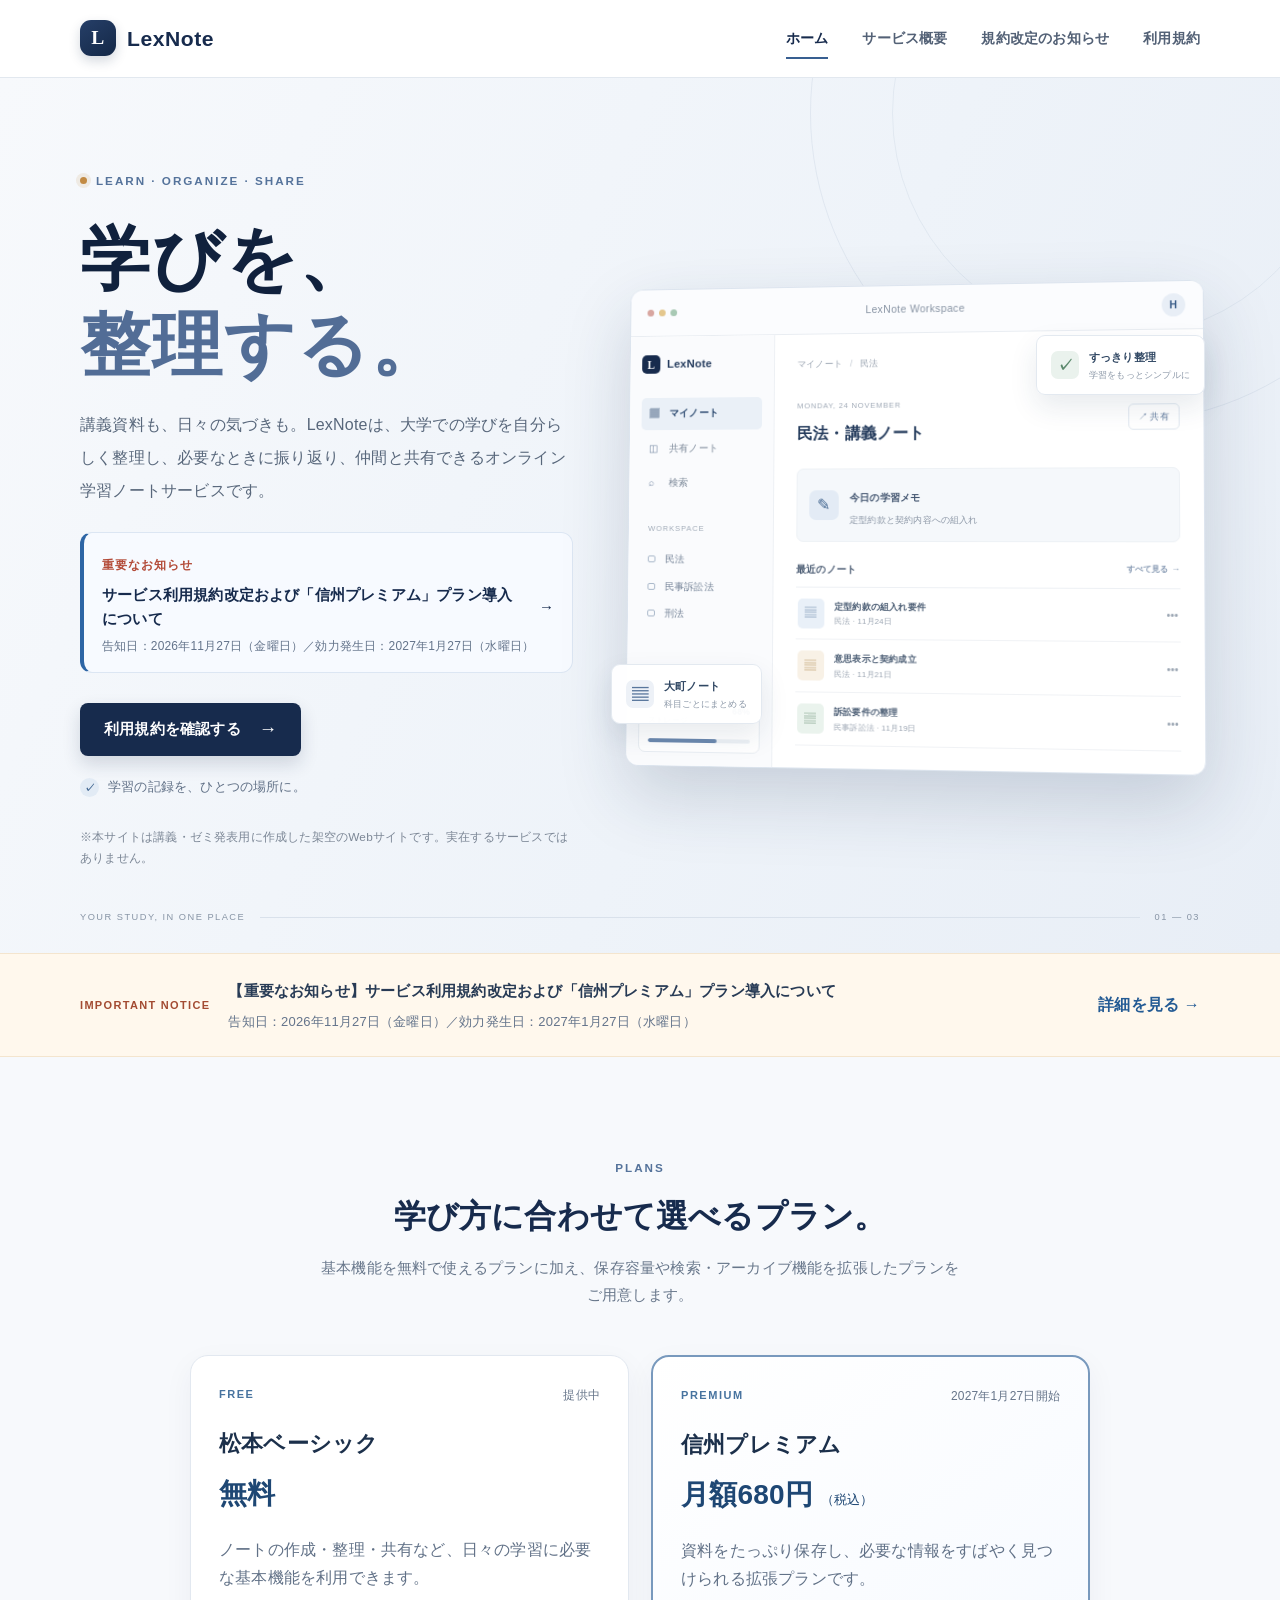
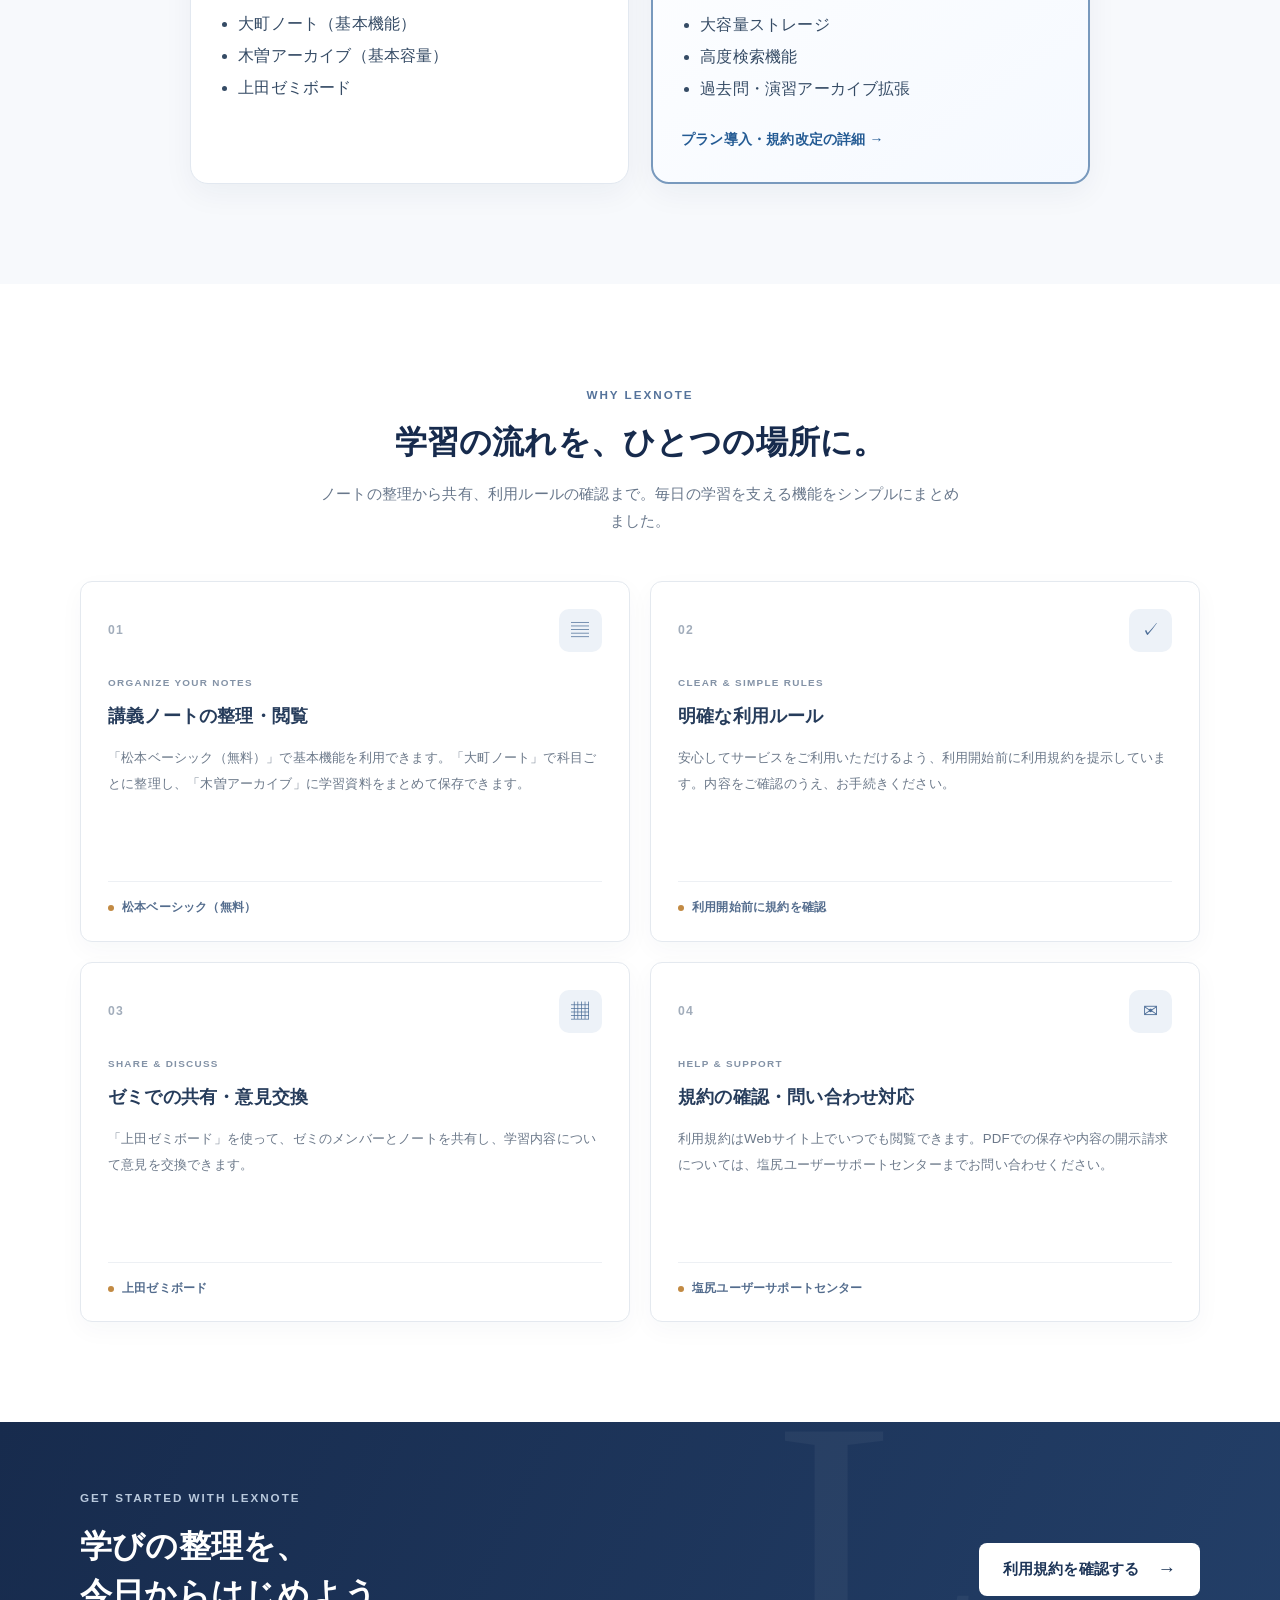
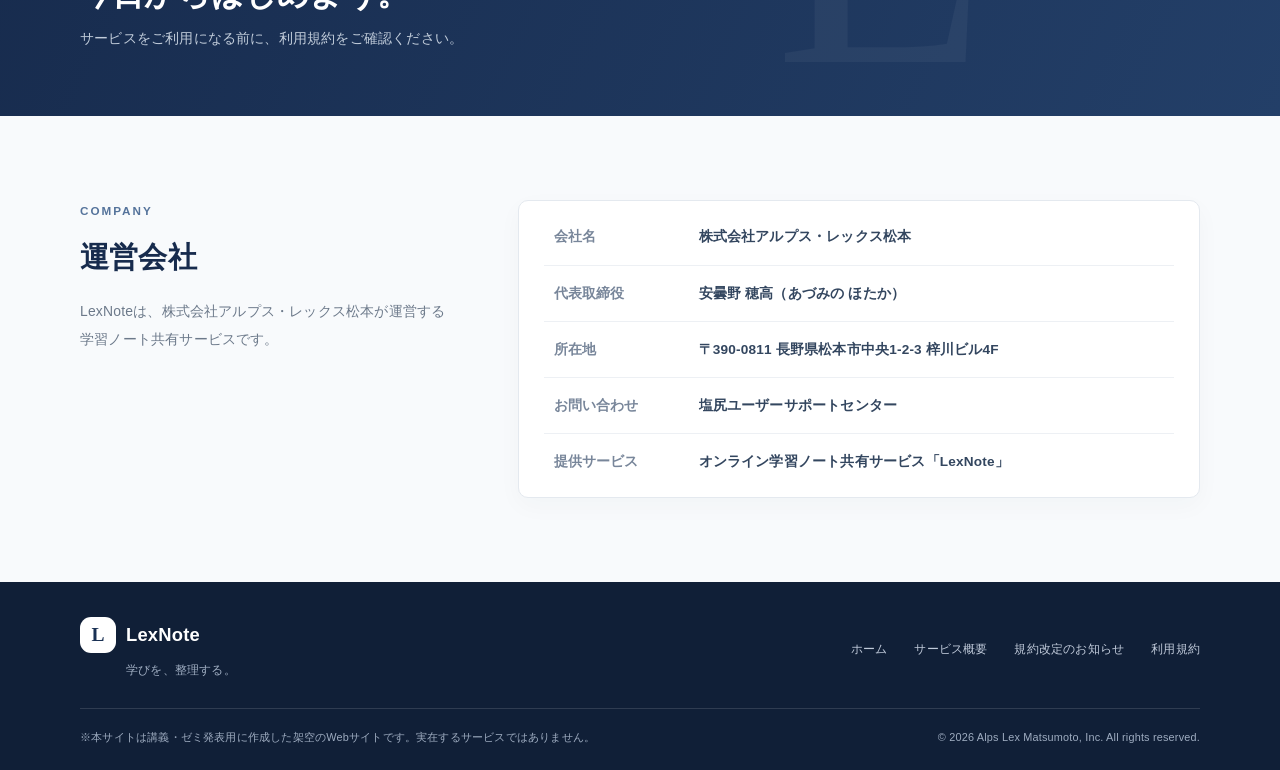
==== commit 1a9e509a: "Add files via upload" ====
--- a/index.html
+++ b/index.html
@@ -2,36 +2,27 @@
 <html lang="ja">
 <head>
   <meta charset="utf-8">
-  <meta name="viewport" content="width=device-width, initial-scale=1">
+  <meta name="viewport" content="width=device-width, initial-scale=1.0">
+  <meta name="theme-color" content="#172b4d">
   <meta name="description" content="LexNoteは、講義資料や学習ノートを整理・共有できるオンライン学習ノートサービスです。">
   <title>LexNote｜学びを、整理する。</title>
   <link rel="stylesheet" href="./styles.css">
   <script src="./script.js" defer></script>
-  <style>
-    .revision-banner{display:flex;gap:18px;align-items:center;justify-content:space-between;background:#fff8ed;border:1px solid #ead5b5;border-left:5px solid #c28a43;border-radius:9px;padding:19px 22px;margin:0 0 28px}
-    .revision-banner strong{display:block;color:#6f4b1f;font-size:.97rem;margin-bottom:4px}
-    .revision-banner p{margin:0;color:#75624a;font-size:.86rem}
-    .revision-banner .button{white-space:nowrap;border-color:#9a6c32;color:#754d1e}
-    .plan-grid{display:grid;grid-template-columns:repeat(2,1fr);gap:20px}
-    .plan-card{background:white;border:1px solid var(--line);border-radius:11px;padding:27px;box-shadow:0 5px 20px rgba(28,48,75,.035)}
-    .plan-card.premium{border-color:#c9a36f;background:linear-gradient(145deg,#fff 0%,#fbf7f0 100%)}
-    .plan-kicker{font-size:.75rem;letter-spacing:.12em;font-weight:800;color:var(--blue)}
-    .plan-card h3{color:var(--navy);font-size:1.35rem;margin:8px 0}
-    .plan-price{font-size:1.75rem;color:var(--navy);font-weight:800;margin:10px 0}
-    .plan-price small{font-size:.8rem;color:var(--muted);font-weight:500}
-    .plan-card p,.plan-card li{font-size:.9rem;color:var(--muted)}
-    .plan-card ul{padding-left:1.2em;margin:12px 0}
-    .plan-card li{margin:4px 0}
-    @media(max-width:700px){.revision-banner{align-items:flex-start;flex-direction:column}.plan-grid{grid-template-columns:1fr}}
-  </style>
 </head>
 <body>
 <header class="site-header">
   <div class="container header-inner">
-    <a class="brand" href="./index.html" aria-label="LexNote ホーム"><span class="brand-mark">L</span><span>LexNote</span></a>
-    <button class="menu-toggle" type="button" aria-expanded="false" aria-label="メニューを開く">メニュー</button>
-    <nav class="nav" aria-label="メインナビゲーション">
-      <a href="./index.html">ホーム</a><a href="#service">サービス概要</a><a href="./revision.html">規約改定のお知らせ</a><a href="./terms.html">利用規約</a>
+    <a class="brand" href="./index.html" aria-label="LexNote ホーム">
+      <span class="brand-mark" aria-hidden="true">L</span><span>LexNote</span>
+    </a>
+    <button class="menu-toggle" type="button" aria-expanded="false" aria-controls="primary-nav" aria-label="メニューを開く">
+      <span></span><span></span><span></span>
+    </button>
+    <nav class="nav" id="primary-nav" aria-label="メインナビゲーション">
+      <a class="active" href="./index.html">ホーム</a>
+      <a href="#service">サービス概要</a>
+      <a href="./revision.html">規約改定のお知らせ</a>
+      <a href="./terms.html">利用規約</a>
     </nav>
   </div>
 </header>
@@ -39,108 +30,158 @@
 <main>
   <section class="hero">
     <div class="container hero-grid">
-      <div>
-        <div class="eyebrow">LEARN · ORGANIZE · SHARE</div>
-        <h1>学びを、<br>整理する。</h1>
+      <div class="hero-content">
+        <div class="eyebrow"><span class="eyebrow-dot"></span> LEARN · ORGANIZE · SHARE</div>
+        <h1>学びを、<br><span>整理する。</span></h1>
         <p class="hero-copy">講義資料も、日々の気づきも。LexNoteは、大学での学びを自分らしく整理し、必要なときに振り返り、仲間と共有できるオンライン学習ノートサービスです。</p>
+<div class="hero-notice"><span class="notice-tag">重要なお知らせ</span><a href="./revision.html">サービス利用規約改定および「信州プレミアム」プラン導入について <span>→</span></a><small>告知日：2026年11月27日（金曜日）／効力発生日：2027年1月27日（水曜日）</small></div>
         <div class="hero-actions">
-          <a class="button button-primary" href="./revision.html">規約改定のお知らせを見る</a>
-          <a class="button button-secondary" href="./terms.html">利用規約を確認する</a>
+          <a class="button button-primary" href="./terms.html">利用規約を確認する <span aria-hidden="true">→</span></a>
         </div>
+        <div class="hero-trust"><span class="trust-icon">✓</span><span>学習の記録を、ひとつの場所に。</span></div>
         <p class="hero-note">※本サイトは講義・ゼミ発表用に作成した架空のWebサイトです。実在するサービスではありません。</p>
       </div>
-      <div class="hero-visual" aria-hidden="true">
-        <div class="paper-card">
-          <div class="paper-top"><span>LexNote / My Notebook</span><span>✦</span></div>
-          <div class="paper-lines"><div class="paper-line"></div><div class="paper-line"></div><div class="paper-line"></div><div class="paper-line"></div></div>
-          <span class="paper-tag">LECTURE NOTES</span>
+
+      <div class="hero-visual" aria-label="LexNoteのノート画面イメージ">
+        <div class="visual-orbit orbit-one"></div><div class="visual-orbit orbit-two"></div>
+        <div class="app-window">
+          <div class="app-topbar">
+            <div class="window-dots"><i></i><i></i><i></i></div>
+            <span class="app-title">LexNote Workspace</span>
+            <span class="avatar">H</span>
+          </div>
+          <div class="app-body">
+            <aside class="mock-sidebar">
+              <div class="mock-brand"><span class="mini-mark">L</span> LexNote</div>
+              <div class="mock-menu active"><span>▦</span> マイノート</div>
+              <div class="mock-menu"><span>◫</span> 共有ノート</div>
+              <div class="mock-menu"><span>⌕</span> 検索</div>
+              <div class="mock-side-label">WORKSPACE</div>
+              <div class="mock-folder"><b></b> 民法</div>
+              <div class="mock-folder"><b></b> 民事訴訟法</div>
+              <div class="mock-folder"><b></b> 刑法</div>
+              <div class="storage-card"><span>ストレージ</span><strong>68%</strong><div class="storage-track"><i></i></div></div>
+            </aside>
+            <div class="mock-main">
+              <div class="mock-breadcrumb">マイノート <span>/</span> 民法</div>
+              <div class="mock-heading-row"><div><small>MONDAY, 24 NOVEMBER</small><h3>民法・講義ノート</h3></div><span class="share-pill">↗ 共有</span></div>
+              <div class="mock-summary"><div class="summary-icon">✎</div><div><strong>今日の学習メモ</strong><p>定型約款と契約内容への組入れ</p></div></div>
+              <div class="mock-section-title">最近のノート <span>すべて見る →</span></div>
+              <div class="note-list">
+                <div class="note-item"><span class="note-file blue">▤</span><div><strong>定型約款の組入れ要件</strong><small>民法 · 11月24日</small></div><span class="note-more">•••</span></div>
+                <div class="note-item"><span class="note-file gold">▤</span><div><strong>意思表示と契約成立</strong><small>民法 · 11月21日</small></div><span class="note-more">•••</span></div>
+                <div class="note-item"><span class="note-file green">▤</span><div><strong>訴訟要件の整理</strong><small>民事訴訟法 · 11月19日</small></div><span class="note-more">•••</span></div>
+              </div>
+            </div>
+          </div>
         </div>
-        <div class="float-chip chip-one">大町ノート · 整理</div>
-        <div class="float-chip chip-two">木曽アーカイブ · 保存</div>
+        <div class="floating-badge badge-top"><span class="badge-check">✓</span><div><strong>すっきり整理</strong><small>学習をもっとシンプルに</small></div></div>
+        <div class="floating-badge badge-bottom"><span class="badge-stack">▤</span><div><strong>大町ノート</strong><small>科目ごとにまとめる</small></div></div>
+      </div>
+    </div>
+    <div class="hero-bottom container"><span>YOUR STUDY, IN ONE PLACE</span><span class="hero-bottom-line"></span><span>01 — 03</span></div>
+  </section>
+
+  <section class="announcement-strip" aria-label="重要なお知らせ">
+    <div class="container announcement-inner">
+      <span class="announcement-label">IMPORTANT NOTICE</span>
+      <div><strong>【重要なお知らせ】サービス利用規約改定および「信州プレミアム」プラン導入について</strong>
+      <p>告知日：2026年11月27日（金曜日）／効力発生日：2027年1月27日（水曜日）</p></div>
+      <a href="./revision.html" class="announcement-link">詳細を見る <span aria-hidden="true">→</span></a>
+    </div>
+  </section>
+
+  <section class="section plan-section" id="plans">
+    <div class="container">
+      <div class="section-heading"><div class="eyebrow">PLANS</div><h2>学び方に合わせて選べるプラン。</h2>
+      <p>基本機能を無料で使えるプランに加え、保存容量や検索・アーカイブ機能を拡張したプランをご用意します。</p></div>
+      <div class="plan-cards">
+        <article class="plan-card"><div class="plan-card-top"><span class="plan-label">FREE</span><span class="plan-status">提供中</span></div>
+          <h3>松本ベーシック</h3><p class="plan-price">無料</p>
+          <p class="plan-description">ノートの作成・整理・共有など、日々の学習に必要な基本機能を利用できます。</p>
+          <ul><li>大町ノート（基本機能）</li><li>木曽アーカイブ（基本容量）</li><li>上田ゼミボード</li></ul></article>
+        <article class="plan-card plan-card-premium"><div class="plan-card-top"><span class="plan-label">PREMIUM</span><span class="plan-status">2027年1月27日開始</span></div>
+          <h3>信州プレミアム</h3><p class="plan-price">月額680円 <small>（税込）</small></p>
+          <p class="plan-description">資料をたっぷり保存し、必要な情報をすばやく見つけられる拡張プランです。</p>
+          <ul><li>大容量ストレージ</li><li>高度検索機能</li><li>過去問・演習アーカイブ拡張</li></ul>
+          <a href="./revision.html" class="plan-more">プラン導入・規約改定の詳細 <span>→</span></a></article>
       </div>
     </div>
   </section>
 
-  <section class="section" style="padding-top:35px;padding-bottom:25px">
-    <div class="container">
-      <div class="revision-banner">
-        <div>
-          <strong>【重要なお知らせ】サービス利用規約改定および「信州プレミアム」プラン導入について</strong>
-          <p>効力発生日：2027年1月27日（水曜日）　｜　改定内容・新旧対照表をご確認ください。</p>
-        </div>
-        <a class="button button-secondary" href="./revision.html">改定内容を確認する</a>
-      </div>
-    </div>
-  </section>
-
-  <section class="section" id="service">
+  <section class="section service-section" id="service">
     <div class="container">
       <div class="section-heading">
-        <div class="eyebrow">LEXNOTE PLANS</div>
-        <h2>学習スタイルに合わせたプラン</h2>
-        <p>基本のノート整理・共有機能に加え、学習資料をより多く活用したい方向けのプランをご用意します。</p>
+        <div class="eyebrow">WHY LEXNOTE</div>
+        <h2>学習の流れを、<br class="mobile-break">ひとつの場所に。</h2>
+        <p>ノートの整理から共有、利用ルールの確認まで。毎日の学習を支える機能をシンプルにまとめました。</p>
       </div>
-      <div class="plan-grid">
-        <article class="plan-card">
-          <div class="plan-kicker">BASIC / FREE</div>
-          <h3>松本ベーシック</h3>
-          <div class="plan-price">無料</div>
-          <p>ノートの作成・整理・閲覧など、日々の学習に必要な基本機能を利用できます。</p>
-          <ul><li>大町ノートで科目別に整理</li><li>基本容量内での資料保存</li><li>上田ゼミボードでのノート共有</li></ul>
+      <div class="feature-grid">
+        <article class="feature-card">
+          <div class="feature-top"><span class="feature-number">01</span><span class="feature-icon">▤</span></div>
+          <div class="feature-kicker">ORGANIZE YOUR NOTES</div>
+          <h3>講義ノートの整理・閲覧</h3>
+          <p>「松本ベーシック（無料）」で基本機能を利用できます。「大町ノート」で科目ごとに整理し、「木曽アーカイブ」に学習資料をまとめて保存できます。</p>
+          <div class="feature-footer"><span class="feature-dot"></span> 松本ベーシック（無料）</div>
         </article>
-        <article class="plan-card premium">
-          <div class="plan-kicker">PREMIUM / PAID · 2027.01.26 START</div>
-          <h3>信州プレミアム</h3>
-          <div class="plan-price">月額 680円 <small>（税込）</small></div>
-          <p>資料をたっぷり保存し、必要な情報をすばやく探せる拡張プランです。</p>
-          <ul><li>大容量ストレージ</li><li>高度検索・横断検索</li><li>過去問・演習アーカイブの拡張</li><li>木曽アーカイブのプレミアム機能</li></ul>
+        <article class="feature-card">
+          <div class="feature-top"><span class="feature-number">02</span><span class="feature-icon">✓</span></div>
+          <div class="feature-kicker">CLEAR & SIMPLE RULES</div>
+          <h3>明確な利用ルール</h3>
+          <p>安心してサービスをご利用いただけるよう、利用開始前に利用規約を提示しています。内容をご確認のうえ、お手続きください。</p>
+          <div class="feature-footer"><span class="feature-dot"></span> 利用開始前に規約を確認</div>
+        </article>
+        <article class="feature-card">
+          <div class="feature-top"><span class="feature-number">03</span><span class="feature-icon">▦</span></div>
+          <div class="feature-kicker">SHARE & DISCUSS</div>
+          <h3>ゼミでの共有・意見交換</h3>
+          <p>「上田ゼミボード」を使って、ゼミのメンバーとノートを共有し、学習内容について意見を交換できます。</p>
+          <div class="feature-footer"><span class="feature-dot"></span> 上田ゼミボード</div>
+        </article>
+        <article class="feature-card">
+          <div class="feature-top"><span class="feature-number">04</span><span class="feature-icon">✉</span></div>
+          <div class="feature-kicker">HELP & SUPPORT</div>
+          <h3>規約の確認・問い合わせ対応</h3>
+          <p>利用規約はWebサイト上でいつでも閲覧できます。PDFでの保存や内容の開示請求については、塩尻ユーザーサポートセンターまでお問い合わせください。</p>
+          <div class="feature-footer"><span class="feature-dot"></span> 塩尻ユーザーサポートセンター</div>
         </article>
       </div>
     </div>
   </section>
 
-  <section class="section" style="background:#fff">
-    <div class="container">
-      <div class="section-heading">
-        <div class="eyebrow">STUDY TOOLS</div><h2>学びを支える機能</h2>
-        <p>ノートの整理から共有、蓄積した資料の検索まで、学習の流れをひとつの場所に。</p>
-      </div>
-      <div class="feature-grid">
-        <article class="feature-card"><div class="feature-number">01 / ORGANIZE</div><div class="feature-icon">▤</div><h3>大町ノート</h3><p>講義や科目ごとにノートを整理し、必要な情報を見つけやすくします。</p><span class="mini-label">ノート整理</span></article>
-        <article class="feature-card"><div class="feature-number">02 / ARCHIVE</div><div class="feature-icon">▧</div><h3>木曽アーカイブ</h3><p>学習資料や演習記録を保存。信州プレミアムでは保存容量と検索機能を拡張します。</p><span class="mini-label">資料の蓄積・検索</span></article>
-        <article class="feature-card"><div class="feature-number">03 / SHARE</div><div class="feature-icon">✉</div><h3>上田ゼミボード</h3><p>ゼミや学習グループでノートを共有し、学びの成果を振り返ることができます。</p><span class="mini-label">共有・共同学習</span></article>
+  <section class="cta-section">
+    <div class="container cta-inner">
+      <div><div class="eyebrow eyebrow-light">GET STARTED WITH LEXNOTE</div><h2>学びの整理を、<br>今日からはじめよう。</h2><p>サービスをご利用になる前に、利用規約をご確認ください。</p></div>
+      <a class="button button-white" href="./terms.html">利用規約を確認する <span aria-hidden="true">→</span></a>
+      <div class="cta-decoration" aria-hidden="true">L</div>
+    </div>
+  </section>
+
+  <section class="section company-section" id="company">
+    <div class="container company-grid">
+      <div class="company-heading"><div class="eyebrow">COMPANY</div><h2>運営会社</h2><p>LexNoteは、株式会社アルプス・レックス松本が運営する学習ノート共有サービスです。</p></div>
+      <div class="company-table-wrap">
+        <table class="company-table" aria-label="運営会社概要">
+          <tbody>
+            <tr><th scope="row">会社名</th><td>株式会社アルプス・レックス松本</td></tr>
+            <tr><th scope="row">代表取締役</th><td>安曇野 穂高（あづみの ほたか）</td></tr>
+            <tr><th scope="row">所在地</th><td>〒390-0811 長野県松本市中央1-2-3 梓川ビル4F</td></tr>
+            <tr><th scope="row">お問い合わせ</th><td>塩尻ユーザーサポートセンター</td></tr>
+            <tr><th scope="row">提供サービス</th><td>オンライン学習ノート共有サービス「LexNote」</td></tr>
+          </tbody>
+        </table>
       </div>
     </div>
   </section>
+</main>
 
-  <section class="product-band">
-    <div class="container product-band-inner">
-      <div><h2>規約改定についてのご案内</h2><p>改定内容、効力発生日および新旧対照表をご確認いただけます。</p></div>
-      <a class="button" href="./revision.html">利用規約改定のお知らせ</a>
-    </div>
-  </section>
-
-  <section class="section company">
-    <div class="container company-grid">
-      <div><div class="eyebrow">COMPANY</div><h2>運営会社</h2><p class="company-intro">LexNoteは、株式会社アルプス・レックス松本が運営する学習ノート共有サービスです。</p></div>
-      <table class="company-table" aria-label="運営会社概要">
-        <tr><th>会社名</th><td>株式会社アルプス・レックス松本</td></tr>
-        <tr><th>代表取締役</th><td>安曇野 穂高（あづみの ほたか）</td></tr>
-        <tr><th>所在地</th><td>〒390-0811 長野県松本市中央1-2-3 梓川ビル4F</td></tr>
-        <tr><th>お問い合わせ</th><td>塩尻ユーザーサポートセンター</td></tr>
-        <tr><th>提供サービス</th><td>オンライン学習ノート共有サービス「LexNote」</td></tr>
-      </table>
-    </div>
-  </section>
-</main>
 <footer class="site-footer">
   <div class="container">
-    <div class="footer-inner">
-      <div><div class="footer-brand">LexNote</div><div class="footer-note">学びを、整理する。</div></div>
-      <div class="footer-links"><a href="./index.html">ホーム</a><a href="#service">サービス概要</a><a href="./revision.html">規約改定のお知らせ</a><a href="./terms.html">利用規約</a></div>
+    <div class="footer-main">
+      <div><a class="footer-brand" href="./index.html"><span class="brand-mark">L</span> LexNote</a><p class="footer-tagline">学びを、整理する。</p></div>
+      <div class="footer-links"><a href="./index.html">ホーム</a><a href="./index.html#service">サービス概要</a><a href="./revision.html">規約改定のお知らせ</a><a href="./terms.html">利用規約</a></div>
     </div>
-    <p class="footer-note">※本サイトは講義・ゼミ発表用に作成した架空のWebサイトです。実在するサービスではありません。</p>
-    <div class="copyright">© 2026 Alps Lex Matsumoto, Inc. All rights reserved.</div>
+    <div class="footer-bottom"><p>※本サイトは講義・ゼミ発表用に作成した架空のWebサイトです。実在するサービスではありません。</p><span>© 2026 Alps Lex Matsumoto, Inc. All rights reserved.</span></div>
   </div>
 </footer>
 </body>
--- a/styles.css
+++ b/styles.css
@@ -1,141 +1,316 @@
 :root {
-  --navy: #172b4d;
-  --blue: #315b87;
-  --sky: #eaf1f8;
-  --ink: #243247;
-  --muted: #68778b;
-  --line: #dce3eb;
-  --paper: #ffffff;
-  --bg: #f5f7fa;
-  --accent: #c28a43;
-  --shadow: 0 14px 40px rgba(25, 45, 73, .08);
-}
-* { box-sizing: border-box; }
-html { scroll-behavior: smooth; }
-body {
-  margin: 0; color: var(--ink); background: var(--bg);
-  font-family: -apple-system, BlinkMacSystemFont, "Segoe UI", "Noto Sans JP",
-    "Hiragino Kaku Gothic ProN", Meiryo, sans-serif;
-  line-height: 1.8; letter-spacing: .015em;
-}
-a { color: inherit; text-decoration: none; }
-a:hover { color: var(--blue); }
-.container { width: min(1120px, calc(100% - 40px)); margin: 0 auto; }
-.site-header {
-  background: rgba(255,255,255,.96); border-bottom: 1px solid var(--line);
-  position: sticky; top: 0; z-index: 20; backdrop-filter: blur(12px);
-}
-.header-inner { min-height: 76px; display:flex; align-items:center; justify-content:space-between; gap:24px; }
-.brand { display:flex; align-items:center; gap:11px; color:var(--navy); font-weight:800; font-size:1.35rem; letter-spacing:.025em; }
-.brand-mark { width:35px; height:35px; display:grid; place-items:center; color:white; background:var(--navy); border-radius:10px; font-family:Georgia,serif; font-size:1.2rem; }
-.nav { display:flex; align-items:center; gap:26px; font-size:.91rem; color:#526176; }
-.nav a { padding:8px 0; }
-.nav .nav-cta { color:white; background:var(--navy); padding:10px 17px; border-radius:7px; }
-.menu-toggle { display:none; border:1px solid var(--line); background:white; border-radius:7px; padding:8px 11px; color:var(--navy); }
-.notice { color:#526176; background:#f0f4f8; border:1px solid #dce5ee; padding:11px 15px; border-radius:7px; font-size:.83rem; }
-.hero { background:linear-gradient(120deg,#f7f9fc 0%,#eaf1f8 62%,#e2ebf4 100%); padding:88px 0 82px; overflow:hidden; }
-.hero-grid { display:grid; grid-template-columns:1.15fr .85fr; align-items:center; gap:50px; }
-.eyebrow { color:var(--blue); font-size:.78rem; font-weight:800; letter-spacing:.16em; text-transform:uppercase; }
-h1 { color:var(--navy); font-size:clamp(2.5rem,5vw,4.25rem); line-height:1.2; letter-spacing:.015em; margin:16px 0 20px; }
-.hero-copy { max-width:590px; color:#526176; font-size:1.08rem; }
-.hero-actions { display:flex; flex-wrap:wrap; gap:12px; margin:30px 0 22px; }
-.button { display:inline-flex; justify-content:center; align-items:center; min-height:48px; padding:11px 21px; border-radius:7px; font-weight:700; border:1px solid var(--navy); transition:.2s ease; cursor:pointer; font:inherit; font-weight:700; }
-.button-primary { background:var(--navy); color:white; }
-.button-primary:hover { background:#25446e; color:white; transform:translateY(-1px); }
-.button-secondary { color:var(--navy); background:white; }
-.button-secondary:hover { background:#f5f8fb; }
-.hero-note { font-size:.82rem; color:#718096; }
-.hero-visual { min-height:350px; position:relative; display:grid; place-items:center; }
-.paper-card { position:relative; width:min(100%,390px); min-height:280px; padding:27px; background:white; border:1px solid #e0e7ef; border-radius:13px; box-shadow:0 24px 60px rgba(35,60,91,.14); transform:rotate(2deg); }
-.paper-top { display:flex; justify-content:space-between; align-items:center; border-bottom:1px solid var(--line); padding-bottom:16px; color:var(--navy); font-weight:800; }
-.paper-lines { margin-top:23px; display:grid; gap:13px; }
-.paper-line { height:9px; border-radius:8px; background:#e9eef4; }
-.paper-line:nth-child(2) { width:84%; }.paper-line:nth-child(3) { width:94%; }.paper-line:nth-child(4) { width:69%; }
-.paper-tag { display:inline-block; margin-top:25px; padding:6px 10px; background:#edf3f8; color:var(--blue); border-radius:5px; font-size:.76rem; font-weight:700; }
-.float-chip { position:absolute; background:white; border:1px solid var(--line); border-radius:9px; padding:12px 15px; box-shadow:var(--shadow); color:var(--navy); font-size:.85rem; font-weight:700; }
-.chip-one { top:22px; right:-8px; }.chip-two { bottom:25px; left:-12px; }
-.section { padding:78px 0; }
-.section-heading { text-align:center; margin:0 auto 42px; max-width:650px; }
-.section-heading h2 { color:var(--navy); font-size:2rem; margin:8px 0 10px; }
-.section-heading p { color:var(--muted); margin:0; }
-.feature-grid { display:grid; grid-template-columns:repeat(3,1fr); gap:20px; }
-.feature-card { background:white; border:1px solid var(--line); border-radius:11px; padding:27px 25px; box-shadow:0 5px 20px rgba(28,48,75,.035); }
-.feature-number { color:#9aabc0; font-family:Georgia,serif; font-size:1.15rem; }
-.feature-icon { width:43px; height:43px; display:grid; place-items:center; border-radius:10px; background:var(--sky); color:var(--blue); margin:18px 0 14px; font-size:1.2rem; }
-.feature-card h3 { color:var(--navy); margin:0 0 9px; font-size:1.12rem; }
-.feature-card p { color:var(--muted); font-size:.91rem; margin:0; }
-.feature-card .mini-label { display:inline-block; margin-top:17px; color:var(--blue); background:#f0f5fa; border-radius:4px; padding:4px 8px; font-size:.75rem; font-weight:700; }
-.product-band { background:var(--navy); color:white; padding:53px 0; }
-.product-band-inner { display:flex; align-items:center; justify-content:space-between; gap:30px; }
-.product-band h2 { margin:0 0 8px; font-size:1.65rem; }.product-band p { margin:0; color:#d0dbea; }
-.product-band .button { background:white; color:var(--navy); border-color:white; white-space:nowrap; }
-.company { background:white; }
-.company-grid { display:grid; grid-template-columns:.8fr 1.2fr; gap:55px; align-items:start; }
-.company h2 { color:var(--navy); font-size:1.8rem; margin:0 0 12px; }
-.company-intro { color:var(--muted); }
-.company-table { width:100%; border-collapse:collapse; font-size:.92rem; }
-.company-table th,.company-table td { padding:13px 15px; border-bottom:1px solid var(--line); text-align:left; vertical-align:top; }
-.company-table th { width:31%; color:#607086; font-weight:600; }
-.site-footer { background:#14243d; color:#d3dce8; padding:35px 0 25px; }
-.footer-inner { display:flex; justify-content:space-between; gap:30px; align-items:flex-start; }
-.footer-brand { color:white; font-size:1.2rem; font-weight:800; }
-.footer-links { display:flex; flex-wrap:wrap; gap:18px; font-size:.85rem; }
-.footer-note { color:#b7c3d2; font-size:.78rem; margin:18px 0 0; }
-.copyright { color:#9cacc0; font-size:.76rem; margin-top:22px; }
-.page-hero { background:linear-gradient(120deg,#f3f6fa,#e8eff6); padding:46px 0 38px; border-bottom:1px solid var(--line); }
-.page-hero h1 { font-size:2.3rem; margin:5px 0 8px; }
-.breadcrumb { font-size:.8rem; color:#75849a; margin-bottom:13px; }
-.terms-wrap { padding:38px 0 76px; }
-.terms-layout { display:grid; grid-template-columns:245px minmax(0,1fr); gap:25px; align-items:start; }
-.terms-sidebar { position:sticky; top:100px; background:white; border:1px solid var(--line); border-radius:9px; padding:19px; }
-.terms-sidebar h2 { font-size:.9rem; color:var(--navy); margin:0 0 12px; }
-.terms-sidebar a { display:block; padding:5px 0; font-size:.82rem; color:#65758a; }
-.terms-sidebar a:hover { color:var(--blue); }
-.terms-document { background:white; border:1px solid var(--line); border-radius:9px; padding:clamp(22px,4vw,48px); box-shadow:0 5px 24px rgba(28,48,75,.035); }
-.terms-intro { color:#5f6f84; font-size:.91rem; border-bottom:1px solid var(--line); padding-bottom:23px; margin-bottom:27px; }
-.terms-meta { display:flex; flex-wrap:wrap; gap:12px 28px; color:#69798d; font-size:.82rem; margin-top:15px; }
-.terms-article { margin:0 0 27px; scroll-margin-top:105px; }
-.terms-article h2 { font-size:1.08rem; color:var(--navy); margin:0 0 12px; padding:0 0 9px; border-bottom:1px solid #e7ecf2; }
-.terms-article p { font-size:.91rem; margin:8px 0; line-height:2; text-align:justify; }
-.terms-article ol { padding-left:1.6em; margin:7px 0; }
-.terms-article li { font-size:.91rem; line-height:2; padding-left:3px; margin:4px 0; text-align:justify; }
-.consent-box { margin-top:42px; border:1px solid #cbd8e5; background:#f7f9fc; border-radius:10px; padding:26px; scroll-margin-top:100px; }
-.consent-box h2 { margin:0 0 9px; color:var(--navy); font-size:1.2rem; }
-.consent-copy { color:#586a80; font-size:.9rem; margin:0 0 17px; }
-.consent-row { display:flex; flex-wrap:wrap; gap:17px; align-items:center; }
-.check-label { display:flex; align-items:flex-start; gap:10px; font-size:.9rem; font-weight:600; cursor:pointer; }
-.check-label input { width:19px; height:19px; margin:3px 0 0; accent-color:var(--navy); flex:0 0 auto; }
-.consent-message { display:none; margin-top:17px; padding:12px 14px; border-radius:6px; font-size:.88rem; }
-.consent-message.is-visible { display:block; }
-.consent-message.is-error { background:#fff1ef; color:#a43e32; border:1px solid #f0c9c3; }
-.consent-message.is-success { background:#edf7f0; color:#28613d; border:1px solid #c8e5d0; }
-.small-print { color:#7b899a; font-size:.78rem; margin:14px 0 0; }
-@media (max-width: 800px) {
-  .nav { gap:15px; font-size:.84rem; }
-  .hero-grid { grid-template-columns:1fr; gap:20px; }
-  .hero { padding:65px 0 48px; }.hero-visual { min-height:300px; }
-  .feature-grid { grid-template-columns:1fr; }
-  .company-grid { grid-template-columns:1fr; gap:20px; }
-  .terms-layout { grid-template-columns:1fr; }
-  .terms-sidebar { position:static; display:grid; grid-template-columns:repeat(2,1fr); gap:0 15px; }
-  .terms-sidebar h2 { grid-column:1/-1; }
-}
-@media (max-width: 620px) {
-  .container { width:min(100% - 28px,1120px); }
-  .header-inner { min-height:66px; flex-wrap:wrap; padding:10px 0; }
-  .menu-toggle { display:block; }
-  .nav { display:none; width:100%; flex-direction:column; align-items:stretch; gap:4px; padding:8px 0 12px; }
-  .nav.is-open { display:flex; }
-  .nav a { padding:9px 5px; }.nav .nav-cta { text-align:center; }
-  .hero { padding:51px 0 43px; }.hero-visual { min-height:270px; }
-  .paper-card { width:88%; min-height:240px; padding:21px; }.chip-one { right:0; }.chip-two { left:0; }
-  .section { padding:57px 0; }.section-heading h2 { font-size:1.65rem; }
-  .product-band-inner,.footer-inner { flex-direction:column; align-items:flex-start; }
-  .product-band .button { white-space:normal; }
-  .page-hero h1 { font-size:1.85rem; }
-  .terms-sidebar { grid-template-columns:1fr 1fr; padding:15px; }
-  .terms-document { padding:20px 17px; }
-  .terms-article p,.terms-article li { font-size:.88rem; }
-  .consent-row { align-items:stretch; flex-direction:column; }
-  .consent-row .button { width:100%; }
-}
+  --navy:#172b4d; --navy-deep:#10213d; --blue:#385f91; --indigo:#536d9c;
+  --ink:#243247; --muted:#68778b; --line:#e2e7ee; --paper:#fff;
+  --bg:#f7f8fa; --accent:#c28a43; --shadow:0 18px 55px rgba(25,45,73,.09);
+}
+*{box-sizing:border-box}
+html{scroll-behavior:smooth;scroll-padding-top:90px}
+body{margin:0;color:var(--ink);background:#fff;font-family:"Noto Sans JP",-apple-system,BlinkMacSystemFont,"Segoe UI","Hiragino Kaku Gothic ProN",Meiryo,sans-serif;line-height:1.85;letter-spacing:.012em;-webkit-font-smoothing:antialiased}
+a{color:inherit;text-decoration:none}
+a:hover{color:var(--blue)}
+button,input{font:inherit}
+.container{width:min(1160px,calc(100% - 48px));margin:0 auto}
+.site-header{height:78px;background:rgba(255,255,255,.94);border-bottom:1px solid rgba(221,228,237,.85);position:sticky;top:0;z-index:30;backdrop-filter:blur(16px)}
+.header-inner{height:100%;display:flex;align-items:center;justify-content:space-between}
+.brand{display:flex;align-items:center;gap:11px;color:var(--navy);font-weight:800;font-size:1.32rem;letter-spacing:.025em}
+.brand-mark{width:36px;height:36px;display:grid;place-items:center;color:#fff;background:linear-gradient(145deg,#263f68,#142847);border-radius:11px;font-family:Georgia,serif;font-size:1.22rem;box-shadow:0 5px 12px rgba(23,43,77,.18)}
+.nav{display:flex;align-items:center;gap:34px;color:#536176;font-size:.9rem;font-weight:600}
+.nav a{position:relative;padding:9px 0;transition:color .2s}
+.nav a:after{content:"";position:absolute;left:0;right:100%;bottom:2px;height:2px;background:var(--blue);transition:right .2s}
+.nav a:hover:after,.nav a.active:after{right:0}
+.nav a:hover,.nav a.active{color:var(--navy)}
+.menu-toggle{display:none}
+.hero{position:relative;overflow:hidden;background:linear-gradient(115deg,#f7f9fc 0%,#eef3f9 58%,#e8eef6 100%);padding:82px 0 27px}
+.hero:before{content:"";position:absolute;width:620px;height:620px;border-radius:50%;border:1px solid rgba(67,98,139,.09);right:-150px;top:-275px}
+.hero:after{content:"";position:absolute;width:450px;height:450px;border-radius:50%;border:1px solid rgba(67,98,139,.08);right:-62px;top:-190px}
+.hero-grid{position:relative;z-index:1;display:grid;grid-template-columns:.92fr 1.08fr;align-items:center;gap:48px;min-height:500px}
+.hero-content{padding:10px 0 24px}
+.eyebrow{display:flex;align-items:center;gap:9px;color:#55739b;font-size:.73rem;font-weight:800;letter-spacing:.17em;text-transform:uppercase}
+.eyebrow-dot{width:7px;height:7px;border-radius:50%;background:#c28a43;box-shadow:0 0 0 4px rgba(194,138,67,.13)}
+h1{color:var(--navy-deep);font-size:clamp(3.1rem,5.5vw,5.1rem);line-height:1.22;letter-spacing:.025em;margin:24px 0 22px;font-weight:800}
+h1 span{color:#526d96}
+.hero-copy{max-width:525px;color:#58677b;font-size:1rem;line-height:2.05;margin:0}
+.hero-actions{display:flex;gap:12px;margin:30px 0 19px}
+.button{display:inline-flex;align-items:center;justify-content:center;gap:18px;min-height:51px;padding:12px 23px;border:1px solid transparent;border-radius:8px;font-size:.91rem;font-weight:700;transition:transform .2s,box-shadow .2s,background .2s;cursor:pointer}
+.button span{font-size:1.15rem;line-height:1}
+.button-primary{color:#fff;background:var(--navy);box-shadow:0 8px 18px rgba(23,43,77,.16)}
+.button-primary:hover{color:#fff;background:#29466f;transform:translateY(-2px);box-shadow:0 12px 22px rgba(23,43,77,.2)}
+.hero-trust{display:flex;align-items:center;gap:9px;color:#607086;font-size:.82rem}
+.trust-icon{width:19px;height:19px;display:grid;place-items:center;background:#e2ebf5;color:#3c628e;border-radius:50%;font-size:.7rem;font-weight:900}
+.hero-note{margin:28px 0 0;color:#7c8796;font-size:.74rem;line-height:1.7}
+.hero-visual{position:relative;min-height:455px;display:grid;place-items:center}
+.visual-orbit{position:absolute;border:1px solid rgba(76,104,143,.12);border-radius:50%}
+.orbit-one{width:470px;height:470px}.orbit-two{width:390px;height:390px}
+.app-window{position:relative;z-index:2;width:min(100%,590px);min-height:370px;background:#fff;border:1px solid #dce4ee;border-radius:13px;overflow:hidden;box-shadow:0 28px 70px rgba(29,52,83,.18);transform:perspective(1200px) rotateY(-5deg) rotateX(2deg)}
+.app-topbar{height:48px;background:#fbfcfe;border-bottom:1px solid #e9edf2;display:flex;align-items:center;padding:0 17px;gap:15px}
+.window-dots{display:flex;gap:5px}.window-dots i{width:7px;height:7px;border-radius:50%;background:#d6dce5}.window-dots i:first-child{background:#d8a6a0}.window-dots i:nth-child(2){background:#e4c78d}.window-dots i:nth-child(3){background:#a8c9b4}
+.app-title{font-size:.65rem;color:#8793a3;letter-spacing:.04em;flex:1;text-align:center}
+.avatar{width:23px;height:23px;display:grid;place-items:center;background:#e8eef6;color:#3a5d88;border-radius:50%;font-size:.65rem;font-weight:800}
+.app-body{display:grid;grid-template-columns:150px 1fr;min-height:322px}
+.mock-sidebar{background:#fafbfd;border-right:1px solid #edf0f4;padding:18px 12px;position:relative}
+.mock-brand{display:flex;align-items:center;gap:7px;color:#253c5e;font-size:.72rem;font-weight:800;margin-bottom:24px}
+.mini-mark{width:19px;height:19px;display:grid;place-items:center;background:var(--navy);color:#fff;border-radius:5px;font-family:Georgia,serif}
+.mock-menu{font-size:.62rem;color:#7a8797;padding:7px 8px;border-radius:5px;margin:3px 0}.mock-menu span{display:inline-block;width:18px;color:#6a7f9c}
+.mock-menu.active{background:#eaf0f7;color:#28466d;font-weight:700}
+.mock-side-label{font-size:.49rem;color:#a2acb9;letter-spacing:.12em;margin:24px 8px 9px}
+.mock-folder{font-size:.6rem;color:#718095;padding:5px 8px}.mock-folder b{display:inline-block;width:8px;height:7px;border:1px solid #a9b8ca;border-radius:2px;margin-right:7px}
+.storage-card{position:absolute;bottom:13px;left:12px;right:12px;background:#fff;border:1px solid #e8edf2;border-radius:7px;padding:9px}
+.storage-card span{font-size:.51rem;color:#8b97a6}.storage-card strong{float:right;font-size:.55rem;color:#405d83}.storage-track{height:4px;background:#edf1f5;border-radius:4px;margin-top:7px;overflow:hidden}.storage-track i{display:block;width:68%;height:100%;background:#6b88ae;border-radius:4px}
+.mock-main{padding:22px 23px}
+.mock-breadcrumb{font-size:.56rem;color:#9aa4b1}.mock-breadcrumb span{padding:0 5px;color:#c1c8d1}
+.mock-heading-row{display:flex;align-items:center;justify-content:space-between;margin:16px 0 18px}
+.mock-heading-row small{font-size:.48rem;letter-spacing:.1em;color:#a0aab7}.mock-heading-row h3{font-size:1rem;color:#233a5b;margin:2px 0;font-weight:800}
+.share-pill{border:1px solid #e1e8f0;border-radius:5px;padding:4px 9px;color:#617b9d;font-size:.55rem}
+.mock-summary{display:flex;align-items:center;gap:11px;background:#f5f8fb;border:1px solid #edf1f5;border-radius:7px;padding:12px}
+.summary-icon{width:30px;height:30px;display:grid;place-items:center;background:#e3ebf5;color:#42658f;border-radius:7px}
+.mock-summary strong{font-size:.62rem;color:#40536e}.mock-summary p{font-size:.55rem;color:#8b96a5;margin:2px 0 0}
+.mock-section-title{display:flex;justify-content:space-between;margin:19px 0 7px;font-size:.64rem;color:#4b5c73;font-weight:800}.mock-section-title span{font-size:.53rem;color:#8497b1;font-weight:600}
+.note-list{border-top:1px solid #edf0f4}.note-item{display:flex;align-items:center;gap:10px;padding:10px 2px;border-bottom:1px solid #f0f2f5}
+.note-file{width:27px;height:30px;display:grid;place-items:center;border-radius:5px;font-size:.78rem}.note-file.blue{background:#e9f0f8;color:#57779e}.note-file.gold{background:#f8f1e6;color:#b08a4f}.note-file.green{background:#eaf3ed;color:#648b70}
+.note-item div{flex:1}.note-item strong{display:block;font-size:.59rem;color:#4b5d74}.note-item small{display:block;font-size:.49rem;color:#9ba5b2}.note-more{color:#9aa5b2;font-size:.65rem}
+.floating-badge{position:absolute;z-index:3;display:flex;align-items:center;gap:10px;background:rgba(255,255,255,.96);border:1px solid #e3e9f0;border-radius:9px;padding:11px 14px;box-shadow:0 12px 28px rgba(33,55,84,.1)}
+.floating-badge strong{display:block;font-size:.68rem;color:#304763}.floating-badge small{display:block;font-size:.55rem;color:#8b97a7}
+.badge-top{right:-5px;top:52px}.badge-bottom{left:-10px;bottom:45px}
+.badge-check,.badge-stack{width:28px;height:28px;display:grid;place-items:center;border-radius:7px;background:#eaf2ed;color:#5b896d;font-weight:800}
+.badge-stack{background:#edf1f7;color:#58769c}
+.hero-bottom{display:flex;align-items:center;gap:15px;color:#8794a5;font-size:.58rem;letter-spacing:.16em;padding-top:17px}
+.hero-bottom-line{height:1px;background:#d9e1eb;flex:1}
+.section{padding:100px 0}
+.service-section{background:#fff}
+.section-heading{text-align:center;max-width:650px;margin:0 auto 46px}
+.section-heading .eyebrow{justify-content:center}
+.section-heading h2{font-size:2rem;line-height:1.55;color:var(--navy);margin:13px 0}
+.section-heading p{font-size:.91rem;color:var(--muted);margin:0}
+.mobile-break{display:none}
+.feature-grid{display:grid;grid-template-columns:repeat(3,1fr);gap:20px}
+.feature-card{border:1px solid #e4e9ef;border-radius:12px;padding:27px 27px 22px;background:#fff;box-shadow:0 8px 24px rgba(27,48,75,.035);transition:transform .22s,box-shadow .22s,border-color .22s}
+.feature-card:hover{transform:translateY(-5px);box-shadow:0 17px 35px rgba(27,48,75,.08);border-color:#cfd9e6}
+.feature-top{display:flex;align-items:center;justify-content:space-between}
+.feature-number{font-size:.76rem;color:#a2adbb;font-weight:800;letter-spacing:.1em}
+.feature-icon{width:43px;height:43px;display:grid;place-items:center;background:#edf2f8;color:#4a6c96;border-radius:10px;font-size:1.1rem}
+.feature-kicker{margin-top:22px;color:#8392a6;font-size:.62rem;letter-spacing:.13em;font-weight:800}
+.feature-card h3{font-size:1.12rem;color:#263c5b;margin:8px 0 12px}
+.feature-card p{font-size:.83rem;color:#6c798a;line-height:1.95;margin:0;min-height:116px}
+.feature-footer{display:flex;align-items:center;gap:8px;border-top:1px solid #edf0f4;margin-top:20px;padding-top:15px;color:#536c8d;font-size:.72rem;font-weight:700}
+.feature-dot{width:6px;height:6px;border-radius:50%;background:#c28a43}
+.cta-section{padding:65px 0;background:linear-gradient(115deg,#172b4d,#233f68);color:#fff;overflow:hidden}
+.cta-inner{position:relative;display:flex;align-items:center;justify-content:space-between;gap:30px}
+.eyebrow-light{color:#b8c8dc}.cta-inner h2{font-size:2rem;line-height:1.5;margin:13px 0 8px;position:relative;z-index:1}.cta-inner p{color:#c1ccda;font-size:.86rem;margin:0}
+.button-white{background:#fff;color:#1c3457;min-width:205px;position:relative;z-index:1}.button-white:hover{background:#edf2f8;color:#1c3457;transform:translateY(-2px)}
+.cta-decoration{position:absolute;right:210px;top:-120px;color:rgba(255,255,255,.045);font-family:Georgia,serif;font-size:22rem;line-height:1;pointer-events:none}
+.company-section{background:#f8fafc;padding:84px 0}
+.company-grid{display:grid;grid-template-columns:.7fr 1.3fr;gap:70px;align-items:start}
+.company-heading h2{color:var(--navy);font-size:1.8rem;margin:9px 0}
+.company-heading p{color:#6c798a;font-size:.87rem;line-height:2}
+.company-table-wrap{background:#fff;border:1px solid #e4e9ef;border-radius:10px;padding:8px 25px;box-shadow:0 8px 24px rgba(27,48,75,.03)}
+.company-table{width:100%;border-collapse:collapse;font-size:.85rem}
+.company-table th,.company-table td{padding:15px 10px;border-bottom:1px solid #edf0f4;text-align:left;vertical-align:top}
+.company-table tr:last-child th,.company-table tr:last-child td{border-bottom:0}
+.company-table th{width:145px;color:#78869a;font-weight:600}.company-table td{color:#33465f;font-weight:600}
+.site-footer{background:#101f37;color:#d5deea;padding:35px 0 22px}
+.footer-main{display:flex;justify-content:space-between;align-items:center;padding-bottom:27px;border-bottom:1px solid rgba(255,255,255,.13)}
+.footer-brand{display:inline-flex;align-items:center;gap:10px;color:#fff;font-size:1.15rem;font-weight:800}
+.footer-brand .brand-mark{background:#fff;color:#1a3154;box-shadow:none}
+.footer-tagline{font-size:.72rem;color:#9eacc0;margin:7px 0 0 46px}
+.footer-links{display:flex;gap:27px;font-size:.78rem;color:#c0cada}
+.footer-links a:hover{color:#fff}
+.footer-bottom{display:flex;justify-content:space-between;gap:20px;padding-top:18px;color:#9eacc0;font-size:.68rem}
+.footer-bottom p{margin:0}.footer-bottom span{white-space:nowrap}
+:focus-visible{outline:3px solid #9ab7dc;outline-offset:3px}
+
+/* Terms page */
+.page-hero{background:linear-gradient(115deg,#f4f7fb,#eaf0f7);padding:52px 0 48px;border-bottom:1px solid #e5ebf2}
+.breadcrumb{font-size:.75rem;color:#8190a3;margin-bottom:20px}.breadcrumb a{color:#536e92}
+.page-hero .eyebrow{margin-bottom:9px}.page-hero h1{font-size:2.35rem;margin:0 0 12px}
+.page-hero .hero-note{margin:0;font-size:.76rem}
+.terms-wrap{padding:48px 0 90px;background:#f8fafc}
+.terms-layout{display:grid;grid-template-columns:245px minmax(0,1fr);gap:34px;align-items:start}
+.terms-sidebar{position:sticky;top:100px;background:#fff;border:1px solid #e4e9ef;border-radius:10px;padding:20px 18px;max-height:calc(100vh - 125px);overflow:auto}
+.terms-sidebar h2{font-size:.9rem;color:var(--navy);margin:0 0 13px;padding-bottom:12px;border-bottom:1px solid #edf0f4}
+.terms-sidebar a{display:block;padding:7px 5px;color:#68778b;font-size:.72rem;line-height:1.55;border-radius:5px}
+.terms-sidebar a:hover{background:#f0f4f8;color:#2e4f78}
+.terms-document{min-width:0;background:#fff;border:1px solid #e4e9ef;border-radius:11px;padding:42px 48px;box-shadow:0 8px 28px rgba(27,48,75,.035)}
+.terms-intro{color:#536176;font-size:.87rem;line-height:2.05;padding-bottom:25px;border-bottom:1px solid #e9edf2}
+.terms-meta{display:flex;flex-wrap:wrap;gap:9px 22px;margin-top:17px;color:#7b8796;font-size:.75rem}
+.terms-article{padding:27px 0 23px;border-bottom:1px solid #edf0f4;scroll-margin-top:100px}
+.terms-article h2{font-size:1.02rem;color:#253b5b;margin:0 0 14px;padding-left:13px;border-left:3px solid #607da4;line-height:1.55}
+.terms-article p{font-size:.84rem;line-height:2.05;color:#46566b;margin:9px 0;text-align:justify}
+.terms-article ol{padding-left:1.65em;margin:9px 0;color:#46566b}
+.terms-article li{font-size:.83rem;line-height:2;margin:5px 0;padding-left:3px}
+.consent-box{margin-top:32px;padding:28px 30px;background:#f6f8fb;border:1px solid #dce4ee;border-radius:10px;scroll-margin-top:100px}
+.consent-box h2{font-size:1.1rem;color:var(--navy);margin:0 0 7px}
+.consent-copy{font-size:.82rem;color:#6e7b8d;margin:0 0 19px}
+.consent-row{display:flex;align-items:center;justify-content:space-between;gap:20px}
+.check-label{display:flex;align-items:flex-start;gap:11px;color:#3e4f65;font-size:.82rem;cursor:pointer}
+.check-label input{width:18px;height:18px;margin:3px 0 0;accent-color:var(--navy);flex:0 0 auto}
+.consent-message{display:none;margin-top:16px;padding:11px 14px;border-radius:6px;font-size:.82rem}
+.consent-message.is-visible{display:block}.consent-message.is-error{background:#fff0ef;color:#a33b34;border:1px solid #f0cfcb}.consent-message.is-success{background:#edf7f0;color:#326b45;border:1px solid #cde6d4}
+.small-print{font-size:.7rem;color:#8994a2;margin:15px 0 0}
+@media(max-width:900px){
+ .hero-grid{grid-template-columns:1fr 1fr;gap:25px}.app-body{grid-template-columns:125px 1fr}.mock-main{padding:18px 15px}
+ .badge-top{right:-4px}.badge-bottom{left:-4px}.company-grid{gap:35px}.terms-layout{grid-template-columns:210px minmax(0,1fr);gap:20px}.terms-document{padding:34px 30px}
+}
+@media(max-width:700px){
+ .container{width:min(100% - 34px,560px)}.site-header{height:68px}.brand{font-size:1.2rem}.brand-mark{width:33px;height:33px}
+ .menu-toggle{display:flex;width:42px;height:40px;flex-direction:column;align-items:center;justify-content:center;gap:5px;border:1px solid #dce3eb;background:#fff;border-radius:8px}
+ .menu-toggle span{width:17px;height:2px;background:#334b6c;border-radius:2px;transition:.2s}
+ .menu-toggle[aria-expanded="true"] span:first-child{transform:translateY(7px) rotate(45deg)}.menu-toggle[aria-expanded="true"] span:nth-child(2){opacity:0}.menu-toggle[aria-expanded="true"] span:last-child{transform:translateY(-7px) rotate(-45deg)}
+ .nav{display:none;position:absolute;top:67px;left:0;right:0;background:#fff;padding:13px 22px 20px;border-bottom:1px solid var(--line);box-shadow:0 12px 20px rgba(20,40,68,.08);align-items:stretch;gap:2px}
+ .nav.is-open{display:flex;flex-direction:column}.nav a{padding:11px 5px}.nav a:after{display:none}
+ .hero{padding:54px 0 20px}.hero-grid{grid-template-columns:1fr;gap:5px}.hero-content{padding:0}.hero h1{font-size:3.25rem;margin:19px 0 15px}.hero-copy{font-size:.9rem}
+ .hero-actions{margin:23px 0 14px}.button{min-height:48px;padding:11px 18px}.hero-note{margin-top:19px}
+ .hero-visual{min-height:360px;margin:0 -5px}.app-window{width:100%;min-height:300px;transform:none}.app-body{grid-template-columns:112px 1fr;min-height:254px}.mock-sidebar{padding:13px 8px}.mock-brand{font-size:.65rem;margin-bottom:15px}.mock-menu{font-size:.55rem;padding:6px 4px}.mock-side-label{margin:17px 5px 6px}.mock-folder{font-size:.53rem;padding:4px 5px}.storage-card{left:8px;right:8px;bottom:9px;padding:7px}
+ .mock-main{padding:14px 12px}.mock-heading-row{margin:12px 0}.mock-heading-row h3{font-size:.83rem}.mock-summary{padding:8px}.summary-icon{width:25px;height:25px}.mock-section-title{margin:13px 0 5px}.note-item{padding:7px 0}.note-file{width:23px;height:25px}.badge-top{right:-3px;top:18px}.badge-bottom{left:-4px;bottom:16px}.floating-badge{padding:8px 10px}.floating-badge strong{font-size:.6rem}.floating-badge small{font-size:.49rem}.badge-check,.badge-stack{width:23px;height:23px}
+ .hero-bottom{font-size:.5rem;padding-top:8px}
+ .section{padding:70px 0}.section-heading{margin-bottom:30px}.section-heading h2{font-size:1.55rem}.section-heading p{font-size:.82rem}.mobile-break{display:block}
+ .feature-grid{grid-template-columns:1fr;gap:13px}.feature-card{padding:22px}.feature-card p{min-height:0}.feature-kicker{margin-top:15px}
+ .cta-section{padding:48px 0}.cta-inner{align-items:flex-start;flex-direction:column;gap:22px}.cta-inner h2{font-size:1.65rem}.cta-inner p{font-size:.8rem}.cta-decoration{right:0;top:-60px;font-size:15rem}.button-white{min-width:0}
+ .company-section{padding:65px 0}.company-grid{grid-template-columns:1fr;gap:22px}.company-heading h2{font-size:1.55rem}.company-table-wrap{padding:5px 14px}.company-table{font-size:.76rem}.company-table th{width:105px}.company-table th,.company-table td{padding:12px 5px}
+ .footer-main{align-items:flex-start;gap:20px;flex-direction:column}.footer-links{gap:18px;flex-wrap:wrap}.footer-bottom{flex-direction:column;gap:8px;font-size:.65rem}.footer-bottom span{white-space:normal}
+ .page-hero{padding:35px 0}.page-hero h1{font-size:1.75rem}.terms-wrap{padding:25px 0 55px}.terms-layout{grid-template-columns:1fr;gap:15px}
+ .terms-sidebar{position:static;max-height:none;display:grid;grid-template-columns:1fr 1fr;gap:2px;padding:15px}.terms-sidebar h2{grid-column:1/-1}
+ .terms-sidebar a{font-size:.67rem;padding:6px 4px}.terms-document{padding:24px 19px}.terms-intro{font-size:.8rem}.terms-meta{flex-direction:column;gap:3px}
+ .terms-article{padding:22px 0 18px}.terms-article h2{font-size:.94rem}.terms-article p,.terms-article li{font-size:.78rem;line-height:1.95}
+ .consent-box{padding:21px 17px}.consent-row{align-items:stretch;flex-direction:column}.consent-row .button{width:100%}.check-label{font-size:.78rem}
+}
+
+
+/* Responsive refinements for mobile-first reading */
+html { box-sizing: border-box; max-width: 100%; overflow-x: hidden; }
+*, *::before, *::after { box-sizing: inherit; }
+body { max-width: 100%; overflow-x: hidden; }
+img, svg, video, canvas { max-width: 100%; }
+.container { width: min(100% - 40px, 1120px); }
+.feature-grid { grid-template-columns: repeat(2, minmax(0, 1fr)); }
+.company-table { table-layout: fixed; }
+.company-table th, .company-table td { overflow-wrap: anywhere; word-break: normal; }
+.terms-article p, .terms-article li { overflow-wrap: anywhere; word-break: normal; }
+.terms-document { min-width: 0; }
+.terms-layout { min-width: 0; }
+
+@media (max-width: 768px) {
+  .container { width: calc(100% - 36px); }
+  .header-inner { min-height: 66px; flex-wrap: wrap; gap: 10px 14px; padding: 12px 0; }
+  .brand { font-size: 21px; }
+  .menu-toggle { min-width: 44px; min-height: 44px; margin-left: auto; }
+  .nav { width: 100%; flex-wrap: wrap; gap: 4px 8px; padding: 4px 0 2px; }
+  .nav a { min-height: 42px; display: inline-flex; align-items: center; padding: 8px 10px; font-size: 14px; }
+  .hero { padding-top: 48px; }
+  .hero-grid { grid-template-columns: 1fr; gap: 34px; }
+  .hero-content { min-width: 0; }
+  .hero h1 { font-size: clamp(2.35rem, 10vw, 3.4rem); }
+  .hero-copy { font-size: 16px; line-height: 1.85; }
+  .hero-visual { width: 100%; min-width: 0; }
+  .app-window { width: 100%; transform: none; }
+  .feature-grid { grid-template-columns: 1fr; }
+  .cta-inner { align-items: flex-start; flex-direction: column; gap: 24px; }
+  .company-grid { grid-template-columns: 1fr; }
+  .company-table-wrap { padding: 8px 12px; overflow: hidden; }
+  .company-table, .company-table tbody, .company-table tr, .company-table th, .company-table td { display: block; width: 100%; }
+  .company-table tr { padding: 10px 0; border-bottom: 1px solid #edf0f4; }
+  .company-table tr:last-child { border-bottom: 0; }
+  .company-table th { padding: 3px 4px 2px; border: 0; font-size: 13px; }
+  .company-table td { padding: 3px 4px 7px; border: 0; font-size: 15px; line-height: 1.7; }
+  .terms-wrap { padding: 24px 0 52px; }
+  .terms-layout { display: block; }
+  .terms-sidebar { position: static; max-height: none; margin-bottom: 18px; display: grid; grid-template-columns: repeat(2, minmax(0, 1fr)); gap: 5px 10px; }
+  .terms-sidebar h2 { grid-column: 1 / -1; }
+  .terms-sidebar a { min-width: 0; font-size: 13px; line-height: 1.55; padding: 5px 0; }
+  .terms-document { min-width: 0; }
+  .terms-intro { font-size: 15px; line-height: 1.8; }
+  .terms-article { padding: 22px 0 19px; scroll-margin-top: 18px; }
+  .terms-article h2 { font-size: 16px; line-height: 1.65; }
+  .terms-article p, .terms-article li { font-size: 15px; line-height: 1.8; }
+  .terms-article ol { padding-left: 1.5em; }
+  .consent-box { padding: 22px 18px; }
+  .consent-row { align-items: stretch; flex-direction: column; }
+  .consent-row .button { width: 100%; min-height: 48px; }
+  .check-label { align-items: flex-start; font-size: 15px; line-height: 1.7; }
+  .footer-main, .footer-inner { flex-wrap: wrap; gap: 18px; }
+  .footer-links { flex-wrap: wrap; gap: 10px 16px; }
+}
+
+@media (max-width: 430px) {
+  .container { width: calc(100% - 32px); }
+  .hero { padding-top: 38px; }
+  .hero-actions .button, .button { min-height: 48px; }
+  .terms-sidebar { grid-template-columns: 1fr; }
+  .terms-sidebar a { font-size: 14px; }
+  .terms-article p, .terms-article li { font-size: 15px; line-height: 1.8; }
+  .terms-meta { display: flex; flex-direction: column; gap: 5px; }
+  .company-table td { font-size: 15px; }
+  .footer-bottom { gap: 10px; }
+}
+
+/* Revision edition components and mobile-first refinements */
+html { box-sizing: border-box; max-width: 100%; overflow-x: hidden; }
+*, *::before, *::after { box-sizing: inherit; }
+body { max-width: 100%; overflow-x: hidden; }
+img, svg, video { max-width: 100%; }
+.hero-notice { margin-top: 24px; padding: 16px 18px; border: 1px solid #dce6f3; border-left: 4px solid #2d65a5; border-radius: 12px; background: #f7faff; }
+.hero-notice .notice-tag { display: inline-block; margin-bottom: 7px; color: #b34b39; font-size: 12px; font-weight: 800; letter-spacing: .08em; }
+.hero-notice a { display: flex; align-items: center; justify-content: space-between; gap: 12px; color: #172b4d; font-size: 15px; font-weight: 750; line-height: 1.6; text-decoration: none; }
+.hero-notice small { display: block; margin-top: 6px; color: #64748b; font-size: 12px; line-height: 1.6; }
+.announcement-strip { padding: 22px 0; background: #fff8ed; border-top: 1px solid #f4e5ce; border-bottom: 1px solid #f4e5ce; }
+.announcement-inner { display: grid; grid-template-columns: auto 1fr auto; align-items: center; gap: 18px; }
+.announcement-label { color: #a34b32; font-size: 11px; font-weight: 800; letter-spacing: .12em; white-space: nowrap; }
+.announcement-inner strong { color: #283b55; font-size: 15px; line-height: 1.6; }
+.announcement-inner p { margin: 5px 0 0; color: #64748b; font-size: 13px; }
+.announcement-link, .plan-more { color: #245b94; font-weight: 750; text-decoration: none; white-space: nowrap; }
+.plan-section { background: #f7f9fc; }
+.plan-cards { display: grid; grid-template-columns: repeat(2, minmax(0, 1fr)); gap: 22px; max-width: 900px; margin: 0 auto; }
+.plan-card { padding: 28px; border: 1px solid #e2e8f0; border-radius: 18px; background: #fff; box-shadow: 0 10px 30px rgba(26, 48, 77, .05); }
+.plan-card-premium { border: 2px solid #7899bd; background: linear-gradient(145deg, #fff, #f5f9ff); }
+.plan-card-top { display: flex; justify-content: space-between; align-items: center; gap: 10px; }
+.plan-label { color: #47739f; font-size: 11px; font-weight: 850; letter-spacing: .14em; }
+.plan-status { color: #66758a; font-size: 12px; }
+.plan-card h3 { margin: 18px 0 4px; color: #1c304b; font-size: 22px; }
+.plan-price { margin: 0; color: #1e4774; font-size: 28px; font-weight: 850; }
+.plan-price small { font-size: 13px; font-weight: 500; }
+.plan-description { min-height: 3.4em; color: #617187; line-height: 1.75; }
+.plan-card ul { padding-left: 1.2em; color: #354b65; line-height: 2; }
+.plan-more { display: inline-block; margin-top: 6px; font-size: 14px; }
+.revision-date-line { margin-top: 10px; color: #65758a; font-size: 14px; line-height: 1.7; }
+.revision-container, .revision-panel, .comparison-article, .terms-layout, .terms-document { min-width: 0; }
+.comparison-grid { display: grid; grid-template-columns: repeat(2, minmax(0, 1fr)); gap: 14px; }
+.comparison-cell { min-width: 0; padding: 20px; border: 1px solid #e1e7ef; border-radius: 12px; overflow-wrap: anywhere; }
+.comparison-cell p { font-size: 15px; line-height: 1.8; overflow-wrap: anywhere; }
+.cell-label { font-size: 13px; font-weight: 800; line-height: 1.6; }
+.terms-meta { flex-wrap: wrap; gap: 8px 20px; }
+.terms-article p, .terms-article li { overflow-wrap: anywhere; word-break: normal; }
+@media (max-width: 768px) {
+  .announcement-inner { grid-template-columns: 1fr; gap: 8px; }
+  .announcement-link { justify-self: start; padding: 8px 0; }
+  .plan-cards { grid-template-columns: 1fr; }
+  .plan-card { padding: 23px 20px; }
+  .comparison-grid { grid-template-columns: 1fr; gap: 12px; }
+  .comparison-cell { padding: 17px; }
+  .comparison-cell p { font-size: 15px; line-height: 1.8; }
+  .revision-panel { padding-left: 18px; padding-right: 18px; }
+  .revision-dates { gap: 10px; }
+  .revision-dates > div { min-width: 0; }
+  .revision-dates strong { font-size: 15px; line-height: 1.6; }
+  .header-inner { flex-wrap: wrap; gap: 10px 14px; padding: 12px 0; }
+  .brand { font-size: 21px; }
+  .menu-toggle { min-width: 44px; min-height: 44px; margin-left: auto; }
+  .nav { width: 100%; flex-wrap: wrap; gap: 4px 7px; padding: 4px 0 2px; }
+  .nav a { min-height: 42px; display: inline-flex; align-items: center; padding: 8px 9px; font-size: 14px; }
+  .terms-layout { display: block; }
+  .terms-sidebar { position: static; max-height: none; margin-bottom: 18px; display: grid; grid-template-columns: repeat(2, minmax(0, 1fr)); gap: 5px 10px; }
+  .terms-sidebar h2 { grid-column: 1 / -1; }
+  .terms-article { padding: 22px 0 19px; }
+  .terms-article p, .terms-article li { font-size: 15px; line-height: 1.8; }
+  .company-table, .company-table tbody, .company-table tr, .company-table th, .company-table td { display: block; width: 100%; }
+  .company-table tr { padding: 10px 0; }
+  .company-table th, .company-table td { border: 0; padding: 4px; overflow-wrap: anywhere; }
+}
+@media (max-width: 430px) {
+  .comparison-cell { padding: 15px 14px; }
+  .cell-label { font-size: 12px; }
+  .comparison-cell p { font-size: 15px; line-height: 1.8; }
+  .revision-lead { font-size: 16px; line-height: 1.75; }
+  .revision-date-line { font-size: 13px; }
+  .terms-sidebar { grid-template-columns: 1fr; }
+  .terms-meta { display: flex; flex-direction: column; }
+  .plan-card h3 { font-size: 20px; }
+}
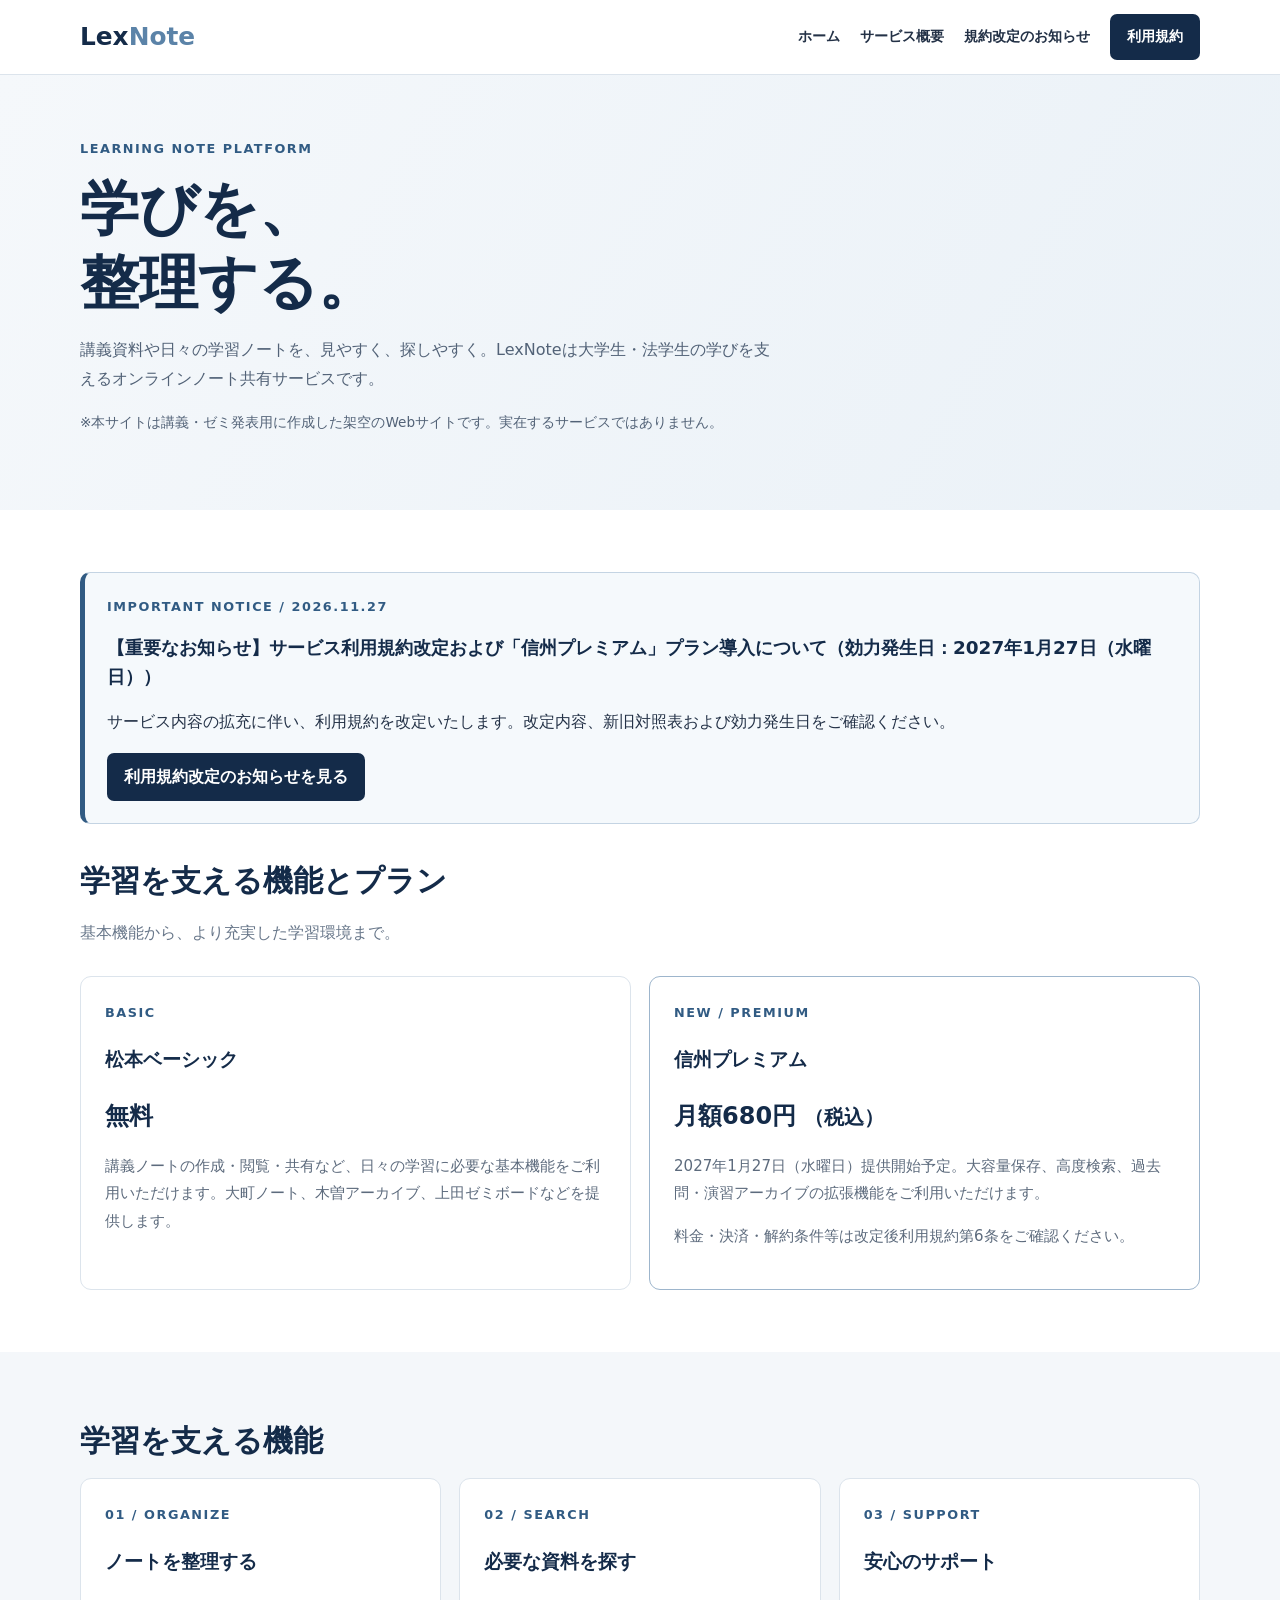
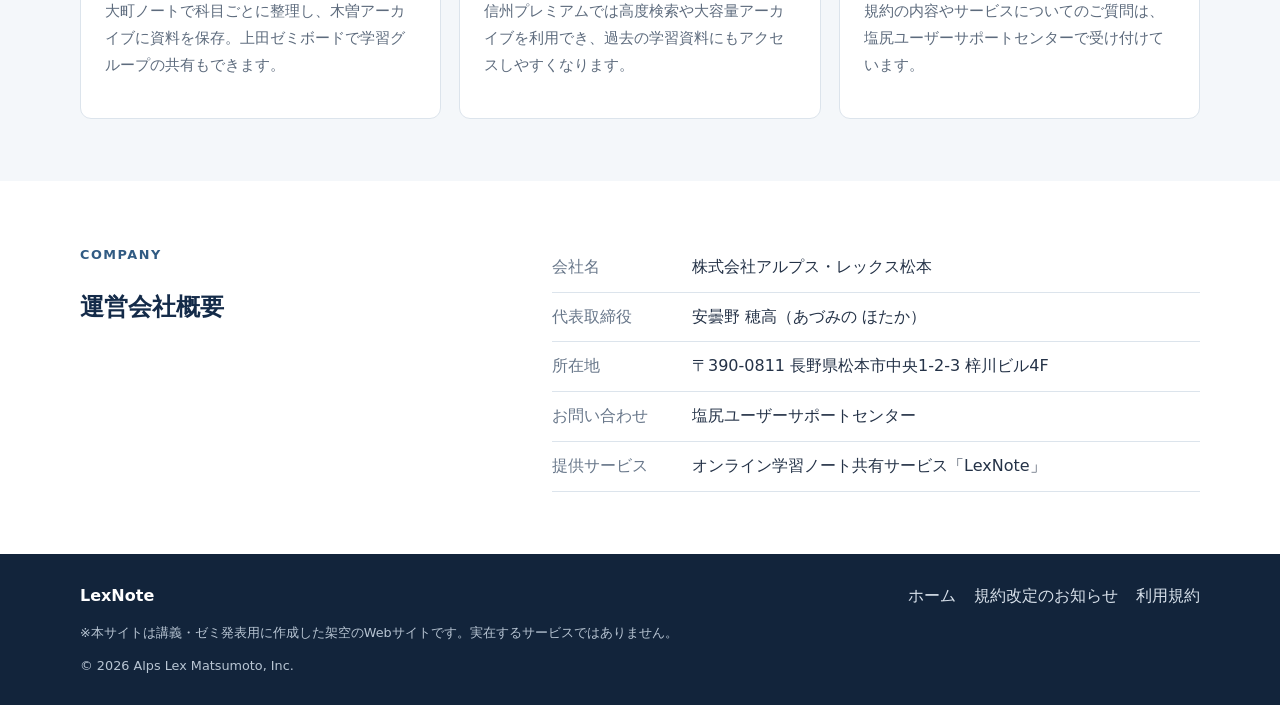
==== commit f3e8aa27: "Add files via upload" ====
--- a/index.html
+++ b/index.html
@@ -1,188 +1,6 @@
-<!doctype html>
-<html lang="ja">
-<head>
-  <meta charset="utf-8">
-  <meta name="viewport" content="width=device-width, initial-scale=1.0">
-  <meta name="theme-color" content="#172b4d">
-  <meta name="description" content="LexNoteは、講義資料や学習ノートを整理・共有できるオンライン学習ノートサービスです。">
-  <title>LexNote｜学びを、整理する。</title>
-  <link rel="stylesheet" href="./styles.css">
-  <script src="./script.js" defer></script>
-</head>
-<body>
-<header class="site-header">
-  <div class="container header-inner">
-    <a class="brand" href="./index.html" aria-label="LexNote ホーム">
-      <span class="brand-mark" aria-hidden="true">L</span><span>LexNote</span>
-    </a>
-    <button class="menu-toggle" type="button" aria-expanded="false" aria-controls="primary-nav" aria-label="メニューを開く">
-      <span></span><span></span><span></span>
-    </button>
-    <nav class="nav" id="primary-nav" aria-label="メインナビゲーション">
-      <a class="active" href="./index.html">ホーム</a>
-      <a href="#service">サービス概要</a>
-      <a href="./revision.html">規約改定のお知らせ</a>
-      <a href="./terms.html">利用規約</a>
-    </nav>
-  </div>
-</header>
-
-<main>
-  <section class="hero">
-    <div class="container hero-grid">
-      <div class="hero-content">
-        <div class="eyebrow"><span class="eyebrow-dot"></span> LEARN · ORGANIZE · SHARE</div>
-        <h1>学びを、<br><span>整理する。</span></h1>
-        <p class="hero-copy">講義資料も、日々の気づきも。LexNoteは、大学での学びを自分らしく整理し、必要なときに振り返り、仲間と共有できるオンライン学習ノートサービスです。</p>
-<div class="hero-notice"><span class="notice-tag">重要なお知らせ</span><a href="./revision.html">サービス利用規約改定および「信州プレミアム」プラン導入について <span>→</span></a><small>告知日：2026年11月27日（金曜日）／効力発生日：2027年1月27日（水曜日）</small></div>
-        <div class="hero-actions">
-          <a class="button button-primary" href="./terms.html">利用規約を確認する <span aria-hidden="true">→</span></a>
-        </div>
-        <div class="hero-trust"><span class="trust-icon">✓</span><span>学習の記録を、ひとつの場所に。</span></div>
-        <p class="hero-note">※本サイトは講義・ゼミ発表用に作成した架空のWebサイトです。実在するサービスではありません。</p>
-      </div>
-
-      <div class="hero-visual" aria-label="LexNoteのノート画面イメージ">
-        <div class="visual-orbit orbit-one"></div><div class="visual-orbit orbit-two"></div>
-        <div class="app-window">
-          <div class="app-topbar">
-            <div class="window-dots"><i></i><i></i><i></i></div>
-            <span class="app-title">LexNote Workspace</span>
-            <span class="avatar">H</span>
-          </div>
-          <div class="app-body">
-            <aside class="mock-sidebar">
-              <div class="mock-brand"><span class="mini-mark">L</span> LexNote</div>
-              <div class="mock-menu active"><span>▦</span> マイノート</div>
-              <div class="mock-menu"><span>◫</span> 共有ノート</div>
-              <div class="mock-menu"><span>⌕</span> 検索</div>
-              <div class="mock-side-label">WORKSPACE</div>
-              <div class="mock-folder"><b></b> 民法</div>
-              <div class="mock-folder"><b></b> 民事訴訟法</div>
-              <div class="mock-folder"><b></b> 刑法</div>
-              <div class="storage-card"><span>ストレージ</span><strong>68%</strong><div class="storage-track"><i></i></div></div>
-            </aside>
-            <div class="mock-main">
-              <div class="mock-breadcrumb">マイノート <span>/</span> 民法</div>
-              <div class="mock-heading-row"><div><small>MONDAY, 24 NOVEMBER</small><h3>民法・講義ノート</h3></div><span class="share-pill">↗ 共有</span></div>
-              <div class="mock-summary"><div class="summary-icon">✎</div><div><strong>今日の学習メモ</strong><p>定型約款と契約内容への組入れ</p></div></div>
-              <div class="mock-section-title">最近のノート <span>すべて見る →</span></div>
-              <div class="note-list">
-                <div class="note-item"><span class="note-file blue">▤</span><div><strong>定型約款の組入れ要件</strong><small>民法 · 11月24日</small></div><span class="note-more">•••</span></div>
-                <div class="note-item"><span class="note-file gold">▤</span><div><strong>意思表示と契約成立</strong><small>民法 · 11月21日</small></div><span class="note-more">•••</span></div>
-                <div class="note-item"><span class="note-file green">▤</span><div><strong>訴訟要件の整理</strong><small>民事訴訟法 · 11月19日</small></div><span class="note-more">•••</span></div>
-              </div>
-            </div>
-          </div>
-        </div>
-        <div class="floating-badge badge-top"><span class="badge-check">✓</span><div><strong>すっきり整理</strong><small>学習をもっとシンプルに</small></div></div>
-        <div class="floating-badge badge-bottom"><span class="badge-stack">▤</span><div><strong>大町ノート</strong><small>科目ごとにまとめる</small></div></div>
-      </div>
-    </div>
-    <div class="hero-bottom container"><span>YOUR STUDY, IN ONE PLACE</span><span class="hero-bottom-line"></span><span>01 — 03</span></div>
-  </section>
-
-  <section class="announcement-strip" aria-label="重要なお知らせ">
-    <div class="container announcement-inner">
-      <span class="announcement-label">IMPORTANT NOTICE</span>
-      <div><strong>【重要なお知らせ】サービス利用規約改定および「信州プレミアム」プラン導入について</strong>
-      <p>告知日：2026年11月27日（金曜日）／効力発生日：2027年1月27日（水曜日）</p></div>
-      <a href="./revision.html" class="announcement-link">詳細を見る <span aria-hidden="true">→</span></a>
-    </div>
-  </section>
-
-  <section class="section plan-section" id="plans">
-    <div class="container">
-      <div class="section-heading"><div class="eyebrow">PLANS</div><h2>学び方に合わせて選べるプラン。</h2>
-      <p>基本機能を無料で使えるプランに加え、保存容量や検索・アーカイブ機能を拡張したプランをご用意します。</p></div>
-      <div class="plan-cards">
-        <article class="plan-card"><div class="plan-card-top"><span class="plan-label">FREE</span><span class="plan-status">提供中</span></div>
-          <h3>松本ベーシック</h3><p class="plan-price">無料</p>
-          <p class="plan-description">ノートの作成・整理・共有など、日々の学習に必要な基本機能を利用できます。</p>
-          <ul><li>大町ノート（基本機能）</li><li>木曽アーカイブ（基本容量）</li><li>上田ゼミボード</li></ul></article>
-        <article class="plan-card plan-card-premium"><div class="plan-card-top"><span class="plan-label">PREMIUM</span><span class="plan-status">2027年1月27日開始</span></div>
-          <h3>信州プレミアム</h3><p class="plan-price">月額680円 <small>（税込）</small></p>
-          <p class="plan-description">資料をたっぷり保存し、必要な情報をすばやく見つけられる拡張プランです。</p>
-          <ul><li>大容量ストレージ</li><li>高度検索機能</li><li>過去問・演習アーカイブ拡張</li></ul>
-          <a href="./revision.html" class="plan-more">プラン導入・規約改定の詳細 <span>→</span></a></article>
-      </div>
-    </div>
-  </section>
-
-  <section class="section service-section" id="service">
-    <div class="container">
-      <div class="section-heading">
-        <div class="eyebrow">WHY LEXNOTE</div>
-        <h2>学習の流れを、<br class="mobile-break">ひとつの場所に。</h2>
-        <p>ノートの整理から共有、利用ルールの確認まで。毎日の学習を支える機能をシンプルにまとめました。</p>
-      </div>
-      <div class="feature-grid">
-        <article class="feature-card">
-          <div class="feature-top"><span class="feature-number">01</span><span class="feature-icon">▤</span></div>
-          <div class="feature-kicker">ORGANIZE YOUR NOTES</div>
-          <h3>講義ノートの整理・閲覧</h3>
-          <p>「松本ベーシック（無料）」で基本機能を利用できます。「大町ノート」で科目ごとに整理し、「木曽アーカイブ」に学習資料をまとめて保存できます。</p>
-          <div class="feature-footer"><span class="feature-dot"></span> 松本ベーシック（無料）</div>
-        </article>
-        <article class="feature-card">
-          <div class="feature-top"><span class="feature-number">02</span><span class="feature-icon">✓</span></div>
-          <div class="feature-kicker">CLEAR & SIMPLE RULES</div>
-          <h3>明確な利用ルール</h3>
-          <p>安心してサービスをご利用いただけるよう、利用開始前に利用規約を提示しています。内容をご確認のうえ、お手続きください。</p>
-          <div class="feature-footer"><span class="feature-dot"></span> 利用開始前に規約を確認</div>
-        </article>
-        <article class="feature-card">
-          <div class="feature-top"><span class="feature-number">03</span><span class="feature-icon">▦</span></div>
-          <div class="feature-kicker">SHARE & DISCUSS</div>
-          <h3>ゼミでの共有・意見交換</h3>
-          <p>「上田ゼミボード」を使って、ゼミのメンバーとノートを共有し、学習内容について意見を交換できます。</p>
-          <div class="feature-footer"><span class="feature-dot"></span> 上田ゼミボード</div>
-        </article>
-        <article class="feature-card">
-          <div class="feature-top"><span class="feature-number">04</span><span class="feature-icon">✉</span></div>
-          <div class="feature-kicker">HELP & SUPPORT</div>
-          <h3>規約の確認・問い合わせ対応</h3>
-          <p>利用規約はWebサイト上でいつでも閲覧できます。PDFでの保存や内容の開示請求については、塩尻ユーザーサポートセンターまでお問い合わせください。</p>
-          <div class="feature-footer"><span class="feature-dot"></span> 塩尻ユーザーサポートセンター</div>
-        </article>
-      </div>
-    </div>
-  </section>
-
-  <section class="cta-section">
-    <div class="container cta-inner">
-      <div><div class="eyebrow eyebrow-light">GET STARTED WITH LEXNOTE</div><h2>学びの整理を、<br>今日からはじめよう。</h2><p>サービスをご利用になる前に、利用規約をご確認ください。</p></div>
-      <a class="button button-white" href="./terms.html">利用規約を確認する <span aria-hidden="true">→</span></a>
-      <div class="cta-decoration" aria-hidden="true">L</div>
-    </div>
-  </section>
-
-  <section class="section company-section" id="company">
-    <div class="container company-grid">
-      <div class="company-heading"><div class="eyebrow">COMPANY</div><h2>運営会社</h2><p>LexNoteは、株式会社アルプス・レックス松本が運営する学習ノート共有サービスです。</p></div>
-      <div class="company-table-wrap">
-        <table class="company-table" aria-label="運営会社概要">
-          <tbody>
-            <tr><th scope="row">会社名</th><td>株式会社アルプス・レックス松本</td></tr>
-            <tr><th scope="row">代表取締役</th><td>安曇野 穂高（あづみの ほたか）</td></tr>
-            <tr><th scope="row">所在地</th><td>〒390-0811 長野県松本市中央1-2-3 梓川ビル4F</td></tr>
-            <tr><th scope="row">お問い合わせ</th><td>塩尻ユーザーサポートセンター</td></tr>
-            <tr><th scope="row">提供サービス</th><td>オンライン学習ノート共有サービス「LexNote」</td></tr>
-          </tbody>
-        </table>
-      </div>
-    </div>
-  </section>
-</main>
-
-<footer class="site-footer">
-  <div class="container">
-    <div class="footer-main">
-      <div><a class="footer-brand" href="./index.html"><span class="brand-mark">L</span> LexNote</a><p class="footer-tagline">学びを、整理する。</p></div>
-      <div class="footer-links"><a href="./index.html">ホーム</a><a href="./index.html#service">サービス概要</a><a href="./revision.html">規約改定のお知らせ</a><a href="./terms.html">利用規約</a></div>
-    </div>
-    <div class="footer-bottom"><p>※本サイトは講義・ゼミ発表用に作成した架空のWebサイトです。実在するサービスではありません。</p><span>© 2026 Alps Lex Matsumoto, Inc. All rights reserved.</span></div>
-  </div>
-</footer>
-</body>
-</html>
+<!doctype html><html lang="ja"><head><meta charset="utf-8"><meta name="viewport" content="width=device-width,initial-scale=1"><title>LexNote｜学びを、整理する。</title><link rel="stylesheet" href="./styles.css"></head><body><header class="site-header"><div class="container header-inner"><a class="brand" href="./index.html">Lex<span>Note</span></a><nav class="nav"><a href="./index.html">ホーム</a><a href="./index.html#service">サービス概要</a><a href="./revision.html">規約改定のお知らせ</a><a class="nav-cta" href="./terms.html">利用規約</a></nav></div></header><main>
+<section class="hero"><div class="container"><div class="eyebrow">LEARNING NOTE PLATFORM</div><h1>学びを、<br>整理する。</h1><p>講義資料や日々の学習ノートを、見やすく、探しやすく。LexNoteは大学生・法学生の学びを支えるオンラインノート共有サービスです。</p><p class="notice">※本サイトは講義・ゼミ発表用に作成した架空のWebサイトです。実在するサービスではありません。</p></div></section>
+<section class="section"><div class="container"><div class="announcement"><div class="eyebrow">IMPORTANT NOTICE / 2026.11.27</div><h2>【重要なお知らせ】サービス利用規約改定および「信州プレミアム」プラン導入について（効力発生日：2027年1月27日（水曜日））</h2><p>サービス内容の拡充に伴い、利用規約を改定いたします。改定内容、新旧対照表および効力発生日をご確認ください。</p><a class="button" href="./revision.html">利用規約改定のお知らせを見る</a></div>
+<h2 class="section-heading" id="service">学習を支える機能とプラン</h2><p class="section-lead">基本機能から、より充実した学習環境まで。</p><div class="plans"><article class="plan"><div class="eyebrow">BASIC</div><h3>松本ベーシック</h3><div class="price">無料</div><p>講義ノートの作成・閲覧・共有など、日々の学習に必要な基本機能をご利用いただけます。大町ノート、木曽アーカイブ、上田ゼミボードなどを提供します。</p></article><article class="plan featured"><div class="eyebrow">NEW / PREMIUM</div><h3>信州プレミアム</h3><div class="price">月額680円 <small>（税込）</small></div><p>2027年1月27日（水曜日）提供開始予定。大容量保存、高度検索、過去問・演習アーカイブの拡張機能をご利用いただけます。</p><p class="small">料金・決済・解約条件等は改定後利用規約第6条をご確認ください。</p></article></div></div></section>
+<section class="section alt"><div class="container"><h2 class="section-heading">学習を支える機能</h2><div class="cards"><article class="card"><div class="eyebrow">01 / ORGANIZE</div><h3>ノートを整理する</h3><p>大町ノートで科目ごとに整理し、木曽アーカイブに資料を保存。上田ゼミボードで学習グループの共有もできます。</p></article><article class="card"><div class="eyebrow">02 / SEARCH</div><h3>必要な資料を探す</h3><p>信州プレミアムでは高度検索や大容量アーカイブを利用でき、過去の学習資料にもアクセスしやすくなります。</p></article><article class="card"><div class="eyebrow">03 / SUPPORT</div><h3>安心のサポート</h3><p>規約の内容やサービスについてのご質問は、塩尻ユーザーサポートセンターで受け付けています。</p></article></div></div></section>
+<section class="section"><div class="container company"><div><div class="eyebrow">COMPANY</div><h2>運営会社概要</h2></div><dl><dt>会社名</dt><dd>株式会社アルプス・レックス松本</dd><dt>代表取締役</dt><dd>安曇野 穂高（あづみの ほたか）</dd><dt>所在地</dt><dd>〒390-0811 長野県松本市中央1-2-3 梓川ビル4F</dd><dt>お問い合わせ</dt><dd>塩尻ユーザーサポートセンター</dd><dt>提供サービス</dt><dd>オンライン学習ノート共有サービス「LexNote」</dd></dl></div></section></main><footer class="site-footer"><div class="container"><div class="footer-inner"><a class="footer-brand" href="./index.html">LexNote</a><div class="footer-links"><a href="./index.html">ホーム</a><a href="./revision.html">規約改定のお知らせ</a><a href="./terms.html">利用規約</a></div></div><div class="footer-note">※本サイトは講義・ゼミ発表用に作成した架空のWebサイトです。実在するサービスではありません。</div><div class="footer-note">© 2026 Alps Lex Matsumoto, Inc.</div></div></footer></body></html>
--- a/styles.css
+++ b/styles.css
@@ -1,316 +1,4 @@
-:root {
-  --navy:#172b4d; --navy-deep:#10213d; --blue:#385f91; --indigo:#536d9c;
-  --ink:#243247; --muted:#68778b; --line:#e2e7ee; --paper:#fff;
-  --bg:#f7f8fa; --accent:#c28a43; --shadow:0 18px 55px rgba(25,45,73,.09);
-}
-*{box-sizing:border-box}
-html{scroll-behavior:smooth;scroll-padding-top:90px}
-body{margin:0;color:var(--ink);background:#fff;font-family:"Noto Sans JP",-apple-system,BlinkMacSystemFont,"Segoe UI","Hiragino Kaku Gothic ProN",Meiryo,sans-serif;line-height:1.85;letter-spacing:.012em;-webkit-font-smoothing:antialiased}
-a{color:inherit;text-decoration:none}
-a:hover{color:var(--blue)}
-button,input{font:inherit}
-.container{width:min(1160px,calc(100% - 48px));margin:0 auto}
-.site-header{height:78px;background:rgba(255,255,255,.94);border-bottom:1px solid rgba(221,228,237,.85);position:sticky;top:0;z-index:30;backdrop-filter:blur(16px)}
-.header-inner{height:100%;display:flex;align-items:center;justify-content:space-between}
-.brand{display:flex;align-items:center;gap:11px;color:var(--navy);font-weight:800;font-size:1.32rem;letter-spacing:.025em}
-.brand-mark{width:36px;height:36px;display:grid;place-items:center;color:#fff;background:linear-gradient(145deg,#263f68,#142847);border-radius:11px;font-family:Georgia,serif;font-size:1.22rem;box-shadow:0 5px 12px rgba(23,43,77,.18)}
-.nav{display:flex;align-items:center;gap:34px;color:#536176;font-size:.9rem;font-weight:600}
-.nav a{position:relative;padding:9px 0;transition:color .2s}
-.nav a:after{content:"";position:absolute;left:0;right:100%;bottom:2px;height:2px;background:var(--blue);transition:right .2s}
-.nav a:hover:after,.nav a.active:after{right:0}
-.nav a:hover,.nav a.active{color:var(--navy)}
-.menu-toggle{display:none}
-.hero{position:relative;overflow:hidden;background:linear-gradient(115deg,#f7f9fc 0%,#eef3f9 58%,#e8eef6 100%);padding:82px 0 27px}
-.hero:before{content:"";position:absolute;width:620px;height:620px;border-radius:50%;border:1px solid rgba(67,98,139,.09);right:-150px;top:-275px}
-.hero:after{content:"";position:absolute;width:450px;height:450px;border-radius:50%;border:1px solid rgba(67,98,139,.08);right:-62px;top:-190px}
-.hero-grid{position:relative;z-index:1;display:grid;grid-template-columns:.92fr 1.08fr;align-items:center;gap:48px;min-height:500px}
-.hero-content{padding:10px 0 24px}
-.eyebrow{display:flex;align-items:center;gap:9px;color:#55739b;font-size:.73rem;font-weight:800;letter-spacing:.17em;text-transform:uppercase}
-.eyebrow-dot{width:7px;height:7px;border-radius:50%;background:#c28a43;box-shadow:0 0 0 4px rgba(194,138,67,.13)}
-h1{color:var(--navy-deep);font-size:clamp(3.1rem,5.5vw,5.1rem);line-height:1.22;letter-spacing:.025em;margin:24px 0 22px;font-weight:800}
-h1 span{color:#526d96}
-.hero-copy{max-width:525px;color:#58677b;font-size:1rem;line-height:2.05;margin:0}
-.hero-actions{display:flex;gap:12px;margin:30px 0 19px}
-.button{display:inline-flex;align-items:center;justify-content:center;gap:18px;min-height:51px;padding:12px 23px;border:1px solid transparent;border-radius:8px;font-size:.91rem;font-weight:700;transition:transform .2s,box-shadow .2s,background .2s;cursor:pointer}
-.button span{font-size:1.15rem;line-height:1}
-.button-primary{color:#fff;background:var(--navy);box-shadow:0 8px 18px rgba(23,43,77,.16)}
-.button-primary:hover{color:#fff;background:#29466f;transform:translateY(-2px);box-shadow:0 12px 22px rgba(23,43,77,.2)}
-.hero-trust{display:flex;align-items:center;gap:9px;color:#607086;font-size:.82rem}
-.trust-icon{width:19px;height:19px;display:grid;place-items:center;background:#e2ebf5;color:#3c628e;border-radius:50%;font-size:.7rem;font-weight:900}
-.hero-note{margin:28px 0 0;color:#7c8796;font-size:.74rem;line-height:1.7}
-.hero-visual{position:relative;min-height:455px;display:grid;place-items:center}
-.visual-orbit{position:absolute;border:1px solid rgba(76,104,143,.12);border-radius:50%}
-.orbit-one{width:470px;height:470px}.orbit-two{width:390px;height:390px}
-.app-window{position:relative;z-index:2;width:min(100%,590px);min-height:370px;background:#fff;border:1px solid #dce4ee;border-radius:13px;overflow:hidden;box-shadow:0 28px 70px rgba(29,52,83,.18);transform:perspective(1200px) rotateY(-5deg) rotateX(2deg)}
-.app-topbar{height:48px;background:#fbfcfe;border-bottom:1px solid #e9edf2;display:flex;align-items:center;padding:0 17px;gap:15px}
-.window-dots{display:flex;gap:5px}.window-dots i{width:7px;height:7px;border-radius:50%;background:#d6dce5}.window-dots i:first-child{background:#d8a6a0}.window-dots i:nth-child(2){background:#e4c78d}.window-dots i:nth-child(3){background:#a8c9b4}
-.app-title{font-size:.65rem;color:#8793a3;letter-spacing:.04em;flex:1;text-align:center}
-.avatar{width:23px;height:23px;display:grid;place-items:center;background:#e8eef6;color:#3a5d88;border-radius:50%;font-size:.65rem;font-weight:800}
-.app-body{display:grid;grid-template-columns:150px 1fr;min-height:322px}
-.mock-sidebar{background:#fafbfd;border-right:1px solid #edf0f4;padding:18px 12px;position:relative}
-.mock-brand{display:flex;align-items:center;gap:7px;color:#253c5e;font-size:.72rem;font-weight:800;margin-bottom:24px}
-.mini-mark{width:19px;height:19px;display:grid;place-items:center;background:var(--navy);color:#fff;border-radius:5px;font-family:Georgia,serif}
-.mock-menu{font-size:.62rem;color:#7a8797;padding:7px 8px;border-radius:5px;margin:3px 0}.mock-menu span{display:inline-block;width:18px;color:#6a7f9c}
-.mock-menu.active{background:#eaf0f7;color:#28466d;font-weight:700}
-.mock-side-label{font-size:.49rem;color:#a2acb9;letter-spacing:.12em;margin:24px 8px 9px}
-.mock-folder{font-size:.6rem;color:#718095;padding:5px 8px}.mock-folder b{display:inline-block;width:8px;height:7px;border:1px solid #a9b8ca;border-radius:2px;margin-right:7px}
-.storage-card{position:absolute;bottom:13px;left:12px;right:12px;background:#fff;border:1px solid #e8edf2;border-radius:7px;padding:9px}
-.storage-card span{font-size:.51rem;color:#8b97a6}.storage-card strong{float:right;font-size:.55rem;color:#405d83}.storage-track{height:4px;background:#edf1f5;border-radius:4px;margin-top:7px;overflow:hidden}.storage-track i{display:block;width:68%;height:100%;background:#6b88ae;border-radius:4px}
-.mock-main{padding:22px 23px}
-.mock-breadcrumb{font-size:.56rem;color:#9aa4b1}.mock-breadcrumb span{padding:0 5px;color:#c1c8d1}
-.mock-heading-row{display:flex;align-items:center;justify-content:space-between;margin:16px 0 18px}
-.mock-heading-row small{font-size:.48rem;letter-spacing:.1em;color:#a0aab7}.mock-heading-row h3{font-size:1rem;color:#233a5b;margin:2px 0;font-weight:800}
-.share-pill{border:1px solid #e1e8f0;border-radius:5px;padding:4px 9px;color:#617b9d;font-size:.55rem}
-.mock-summary{display:flex;align-items:center;gap:11px;background:#f5f8fb;border:1px solid #edf1f5;border-radius:7px;padding:12px}
-.summary-icon{width:30px;height:30px;display:grid;place-items:center;background:#e3ebf5;color:#42658f;border-radius:7px}
-.mock-summary strong{font-size:.62rem;color:#40536e}.mock-summary p{font-size:.55rem;color:#8b96a5;margin:2px 0 0}
-.mock-section-title{display:flex;justify-content:space-between;margin:19px 0 7px;font-size:.64rem;color:#4b5c73;font-weight:800}.mock-section-title span{font-size:.53rem;color:#8497b1;font-weight:600}
-.note-list{border-top:1px solid #edf0f4}.note-item{display:flex;align-items:center;gap:10px;padding:10px 2px;border-bottom:1px solid #f0f2f5}
-.note-file{width:27px;height:30px;display:grid;place-items:center;border-radius:5px;font-size:.78rem}.note-file.blue{background:#e9f0f8;color:#57779e}.note-file.gold{background:#f8f1e6;color:#b08a4f}.note-file.green{background:#eaf3ed;color:#648b70}
-.note-item div{flex:1}.note-item strong{display:block;font-size:.59rem;color:#4b5d74}.note-item small{display:block;font-size:.49rem;color:#9ba5b2}.note-more{color:#9aa5b2;font-size:.65rem}
-.floating-badge{position:absolute;z-index:3;display:flex;align-items:center;gap:10px;background:rgba(255,255,255,.96);border:1px solid #e3e9f0;border-radius:9px;padding:11px 14px;box-shadow:0 12px 28px rgba(33,55,84,.1)}
-.floating-badge strong{display:block;font-size:.68rem;color:#304763}.floating-badge small{display:block;font-size:.55rem;color:#8b97a7}
-.badge-top{right:-5px;top:52px}.badge-bottom{left:-10px;bottom:45px}
-.badge-check,.badge-stack{width:28px;height:28px;display:grid;place-items:center;border-radius:7px;background:#eaf2ed;color:#5b896d;font-weight:800}
-.badge-stack{background:#edf1f7;color:#58769c}
-.hero-bottom{display:flex;align-items:center;gap:15px;color:#8794a5;font-size:.58rem;letter-spacing:.16em;padding-top:17px}
-.hero-bottom-line{height:1px;background:#d9e1eb;flex:1}
-.section{padding:100px 0}
-.service-section{background:#fff}
-.section-heading{text-align:center;max-width:650px;margin:0 auto 46px}
-.section-heading .eyebrow{justify-content:center}
-.section-heading h2{font-size:2rem;line-height:1.55;color:var(--navy);margin:13px 0}
-.section-heading p{font-size:.91rem;color:var(--muted);margin:0}
-.mobile-break{display:none}
-.feature-grid{display:grid;grid-template-columns:repeat(3,1fr);gap:20px}
-.feature-card{border:1px solid #e4e9ef;border-radius:12px;padding:27px 27px 22px;background:#fff;box-shadow:0 8px 24px rgba(27,48,75,.035);transition:transform .22s,box-shadow .22s,border-color .22s}
-.feature-card:hover{transform:translateY(-5px);box-shadow:0 17px 35px rgba(27,48,75,.08);border-color:#cfd9e6}
-.feature-top{display:flex;align-items:center;justify-content:space-between}
-.feature-number{font-size:.76rem;color:#a2adbb;font-weight:800;letter-spacing:.1em}
-.feature-icon{width:43px;height:43px;display:grid;place-items:center;background:#edf2f8;color:#4a6c96;border-radius:10px;font-size:1.1rem}
-.feature-kicker{margin-top:22px;color:#8392a6;font-size:.62rem;letter-spacing:.13em;font-weight:800}
-.feature-card h3{font-size:1.12rem;color:#263c5b;margin:8px 0 12px}
-.feature-card p{font-size:.83rem;color:#6c798a;line-height:1.95;margin:0;min-height:116px}
-.feature-footer{display:flex;align-items:center;gap:8px;border-top:1px solid #edf0f4;margin-top:20px;padding-top:15px;color:#536c8d;font-size:.72rem;font-weight:700}
-.feature-dot{width:6px;height:6px;border-radius:50%;background:#c28a43}
-.cta-section{padding:65px 0;background:linear-gradient(115deg,#172b4d,#233f68);color:#fff;overflow:hidden}
-.cta-inner{position:relative;display:flex;align-items:center;justify-content:space-between;gap:30px}
-.eyebrow-light{color:#b8c8dc}.cta-inner h2{font-size:2rem;line-height:1.5;margin:13px 0 8px;position:relative;z-index:1}.cta-inner p{color:#c1ccda;font-size:.86rem;margin:0}
-.button-white{background:#fff;color:#1c3457;min-width:205px;position:relative;z-index:1}.button-white:hover{background:#edf2f8;color:#1c3457;transform:translateY(-2px)}
-.cta-decoration{position:absolute;right:210px;top:-120px;color:rgba(255,255,255,.045);font-family:Georgia,serif;font-size:22rem;line-height:1;pointer-events:none}
-.company-section{background:#f8fafc;padding:84px 0}
-.company-grid{display:grid;grid-template-columns:.7fr 1.3fr;gap:70px;align-items:start}
-.company-heading h2{color:var(--navy);font-size:1.8rem;margin:9px 0}
-.company-heading p{color:#6c798a;font-size:.87rem;line-height:2}
-.company-table-wrap{background:#fff;border:1px solid #e4e9ef;border-radius:10px;padding:8px 25px;box-shadow:0 8px 24px rgba(27,48,75,.03)}
-.company-table{width:100%;border-collapse:collapse;font-size:.85rem}
-.company-table th,.company-table td{padding:15px 10px;border-bottom:1px solid #edf0f4;text-align:left;vertical-align:top}
-.company-table tr:last-child th,.company-table tr:last-child td{border-bottom:0}
-.company-table th{width:145px;color:#78869a;font-weight:600}.company-table td{color:#33465f;font-weight:600}
-.site-footer{background:#101f37;color:#d5deea;padding:35px 0 22px}
-.footer-main{display:flex;justify-content:space-between;align-items:center;padding-bottom:27px;border-bottom:1px solid rgba(255,255,255,.13)}
-.footer-brand{display:inline-flex;align-items:center;gap:10px;color:#fff;font-size:1.15rem;font-weight:800}
-.footer-brand .brand-mark{background:#fff;color:#1a3154;box-shadow:none}
-.footer-tagline{font-size:.72rem;color:#9eacc0;margin:7px 0 0 46px}
-.footer-links{display:flex;gap:27px;font-size:.78rem;color:#c0cada}
-.footer-links a:hover{color:#fff}
-.footer-bottom{display:flex;justify-content:space-between;gap:20px;padding-top:18px;color:#9eacc0;font-size:.68rem}
-.footer-bottom p{margin:0}.footer-bottom span{white-space:nowrap}
-:focus-visible{outline:3px solid #9ab7dc;outline-offset:3px}
 
-/* Terms page */
-.page-hero{background:linear-gradient(115deg,#f4f7fb,#eaf0f7);padding:52px 0 48px;border-bottom:1px solid #e5ebf2}
-.breadcrumb{font-size:.75rem;color:#8190a3;margin-bottom:20px}.breadcrumb a{color:#536e92}
-.page-hero .eyebrow{margin-bottom:9px}.page-hero h1{font-size:2.35rem;margin:0 0 12px}
-.page-hero .hero-note{margin:0;font-size:.76rem}
-.terms-wrap{padding:48px 0 90px;background:#f8fafc}
-.terms-layout{display:grid;grid-template-columns:245px minmax(0,1fr);gap:34px;align-items:start}
-.terms-sidebar{position:sticky;top:100px;background:#fff;border:1px solid #e4e9ef;border-radius:10px;padding:20px 18px;max-height:calc(100vh - 125px);overflow:auto}
-.terms-sidebar h2{font-size:.9rem;color:var(--navy);margin:0 0 13px;padding-bottom:12px;border-bottom:1px solid #edf0f4}
-.terms-sidebar a{display:block;padding:7px 5px;color:#68778b;font-size:.72rem;line-height:1.55;border-radius:5px}
-.terms-sidebar a:hover{background:#f0f4f8;color:#2e4f78}
-.terms-document{min-width:0;background:#fff;border:1px solid #e4e9ef;border-radius:11px;padding:42px 48px;box-shadow:0 8px 28px rgba(27,48,75,.035)}
-.terms-intro{color:#536176;font-size:.87rem;line-height:2.05;padding-bottom:25px;border-bottom:1px solid #e9edf2}
-.terms-meta{display:flex;flex-wrap:wrap;gap:9px 22px;margin-top:17px;color:#7b8796;font-size:.75rem}
-.terms-article{padding:27px 0 23px;border-bottom:1px solid #edf0f4;scroll-margin-top:100px}
-.terms-article h2{font-size:1.02rem;color:#253b5b;margin:0 0 14px;padding-left:13px;border-left:3px solid #607da4;line-height:1.55}
-.terms-article p{font-size:.84rem;line-height:2.05;color:#46566b;margin:9px 0;text-align:justify}
-.terms-article ol{padding-left:1.65em;margin:9px 0;color:#46566b}
-.terms-article li{font-size:.83rem;line-height:2;margin:5px 0;padding-left:3px}
-.consent-box{margin-top:32px;padding:28px 30px;background:#f6f8fb;border:1px solid #dce4ee;border-radius:10px;scroll-margin-top:100px}
-.consent-box h2{font-size:1.1rem;color:var(--navy);margin:0 0 7px}
-.consent-copy{font-size:.82rem;color:#6e7b8d;margin:0 0 19px}
-.consent-row{display:flex;align-items:center;justify-content:space-between;gap:20px}
-.check-label{display:flex;align-items:flex-start;gap:11px;color:#3e4f65;font-size:.82rem;cursor:pointer}
-.check-label input{width:18px;height:18px;margin:3px 0 0;accent-color:var(--navy);flex:0 0 auto}
-.consent-message{display:none;margin-top:16px;padding:11px 14px;border-radius:6px;font-size:.82rem}
-.consent-message.is-visible{display:block}.consent-message.is-error{background:#fff0ef;color:#a33b34;border:1px solid #f0cfcb}.consent-message.is-success{background:#edf7f0;color:#326b45;border:1px solid #cde6d4}
-.small-print{font-size:.7rem;color:#8994a2;margin:15px 0 0}
-@media(max-width:900px){
- .hero-grid{grid-template-columns:1fr 1fr;gap:25px}.app-body{grid-template-columns:125px 1fr}.mock-main{padding:18px 15px}
- .badge-top{right:-4px}.badge-bottom{left:-4px}.company-grid{gap:35px}.terms-layout{grid-template-columns:210px minmax(0,1fr);gap:20px}.terms-document{padding:34px 30px}
-}
-@media(max-width:700px){
- .container{width:min(100% - 34px,560px)}.site-header{height:68px}.brand{font-size:1.2rem}.brand-mark{width:33px;height:33px}
- .menu-toggle{display:flex;width:42px;height:40px;flex-direction:column;align-items:center;justify-content:center;gap:5px;border:1px solid #dce3eb;background:#fff;border-radius:8px}
- .menu-toggle span{width:17px;height:2px;background:#334b6c;border-radius:2px;transition:.2s}
- .menu-toggle[aria-expanded="true"] span:first-child{transform:translateY(7px) rotate(45deg)}.menu-toggle[aria-expanded="true"] span:nth-child(2){opacity:0}.menu-toggle[aria-expanded="true"] span:last-child{transform:translateY(-7px) rotate(-45deg)}
- .nav{display:none;position:absolute;top:67px;left:0;right:0;background:#fff;padding:13px 22px 20px;border-bottom:1px solid var(--line);box-shadow:0 12px 20px rgba(20,40,68,.08);align-items:stretch;gap:2px}
- .nav.is-open{display:flex;flex-direction:column}.nav a{padding:11px 5px}.nav a:after{display:none}
- .hero{padding:54px 0 20px}.hero-grid{grid-template-columns:1fr;gap:5px}.hero-content{padding:0}.hero h1{font-size:3.25rem;margin:19px 0 15px}.hero-copy{font-size:.9rem}
- .hero-actions{margin:23px 0 14px}.button{min-height:48px;padding:11px 18px}.hero-note{margin-top:19px}
- .hero-visual{min-height:360px;margin:0 -5px}.app-window{width:100%;min-height:300px;transform:none}.app-body{grid-template-columns:112px 1fr;min-height:254px}.mock-sidebar{padding:13px 8px}.mock-brand{font-size:.65rem;margin-bottom:15px}.mock-menu{font-size:.55rem;padding:6px 4px}.mock-side-label{margin:17px 5px 6px}.mock-folder{font-size:.53rem;padding:4px 5px}.storage-card{left:8px;right:8px;bottom:9px;padding:7px}
- .mock-main{padding:14px 12px}.mock-heading-row{margin:12px 0}.mock-heading-row h3{font-size:.83rem}.mock-summary{padding:8px}.summary-icon{width:25px;height:25px}.mock-section-title{margin:13px 0 5px}.note-item{padding:7px 0}.note-file{width:23px;height:25px}.badge-top{right:-3px;top:18px}.badge-bottom{left:-4px;bottom:16px}.floating-badge{padding:8px 10px}.floating-badge strong{font-size:.6rem}.floating-badge small{font-size:.49rem}.badge-check,.badge-stack{width:23px;height:23px}
- .hero-bottom{font-size:.5rem;padding-top:8px}
- .section{padding:70px 0}.section-heading{margin-bottom:30px}.section-heading h2{font-size:1.55rem}.section-heading p{font-size:.82rem}.mobile-break{display:block}
- .feature-grid{grid-template-columns:1fr;gap:13px}.feature-card{padding:22px}.feature-card p{min-height:0}.feature-kicker{margin-top:15px}
- .cta-section{padding:48px 0}.cta-inner{align-items:flex-start;flex-direction:column;gap:22px}.cta-inner h2{font-size:1.65rem}.cta-inner p{font-size:.8rem}.cta-decoration{right:0;top:-60px;font-size:15rem}.button-white{min-width:0}
- .company-section{padding:65px 0}.company-grid{grid-template-columns:1fr;gap:22px}.company-heading h2{font-size:1.55rem}.company-table-wrap{padding:5px 14px}.company-table{font-size:.76rem}.company-table th{width:105px}.company-table th,.company-table td{padding:12px 5px}
- .footer-main{align-items:flex-start;gap:20px;flex-direction:column}.footer-links{gap:18px;flex-wrap:wrap}.footer-bottom{flex-direction:column;gap:8px;font-size:.65rem}.footer-bottom span{white-space:normal}
- .page-hero{padding:35px 0}.page-hero h1{font-size:1.75rem}.terms-wrap{padding:25px 0 55px}.terms-layout{grid-template-columns:1fr;gap:15px}
- .terms-sidebar{position:static;max-height:none;display:grid;grid-template-columns:1fr 1fr;gap:2px;padding:15px}.terms-sidebar h2{grid-column:1/-1}
- .terms-sidebar a{font-size:.67rem;padding:6px 4px}.terms-document{padding:24px 19px}.terms-intro{font-size:.8rem}.terms-meta{flex-direction:column;gap:3px}
- .terms-article{padding:22px 0 18px}.terms-article h2{font-size:.94rem}.terms-article p,.terms-article li{font-size:.78rem;line-height:1.95}
- .consent-box{padding:21px 17px}.consent-row{align-items:stretch;flex-direction:column}.consent-row .button{width:100%}.check-label{font-size:.78rem}
-}
-
-
-/* Responsive refinements for mobile-first reading */
-html { box-sizing: border-box; max-width: 100%; overflow-x: hidden; }
-*, *::before, *::after { box-sizing: inherit; }
-body { max-width: 100%; overflow-x: hidden; }
-img, svg, video, canvas { max-width: 100%; }
-.container { width: min(100% - 40px, 1120px); }
-.feature-grid { grid-template-columns: repeat(2, minmax(0, 1fr)); }
-.company-table { table-layout: fixed; }
-.company-table th, .company-table td { overflow-wrap: anywhere; word-break: normal; }
-.terms-article p, .terms-article li { overflow-wrap: anywhere; word-break: normal; }
-.terms-document { min-width: 0; }
-.terms-layout { min-width: 0; }
-
-@media (max-width: 768px) {
-  .container { width: calc(100% - 36px); }
-  .header-inner { min-height: 66px; flex-wrap: wrap; gap: 10px 14px; padding: 12px 0; }
-  .brand { font-size: 21px; }
-  .menu-toggle { min-width: 44px; min-height: 44px; margin-left: auto; }
-  .nav { width: 100%; flex-wrap: wrap; gap: 4px 8px; padding: 4px 0 2px; }
-  .nav a { min-height: 42px; display: inline-flex; align-items: center; padding: 8px 10px; font-size: 14px; }
-  .hero { padding-top: 48px; }
-  .hero-grid { grid-template-columns: 1fr; gap: 34px; }
-  .hero-content { min-width: 0; }
-  .hero h1 { font-size: clamp(2.35rem, 10vw, 3.4rem); }
-  .hero-copy { font-size: 16px; line-height: 1.85; }
-  .hero-visual { width: 100%; min-width: 0; }
-  .app-window { width: 100%; transform: none; }
-  .feature-grid { grid-template-columns: 1fr; }
-  .cta-inner { align-items: flex-start; flex-direction: column; gap: 24px; }
-  .company-grid { grid-template-columns: 1fr; }
-  .company-table-wrap { padding: 8px 12px; overflow: hidden; }
-  .company-table, .company-table tbody, .company-table tr, .company-table th, .company-table td { display: block; width: 100%; }
-  .company-table tr { padding: 10px 0; border-bottom: 1px solid #edf0f4; }
-  .company-table tr:last-child { border-bottom: 0; }
-  .company-table th { padding: 3px 4px 2px; border: 0; font-size: 13px; }
-  .company-table td { padding: 3px 4px 7px; border: 0; font-size: 15px; line-height: 1.7; }
-  .terms-wrap { padding: 24px 0 52px; }
-  .terms-layout { display: block; }
-  .terms-sidebar { position: static; max-height: none; margin-bottom: 18px; display: grid; grid-template-columns: repeat(2, minmax(0, 1fr)); gap: 5px 10px; }
-  .terms-sidebar h2 { grid-column: 1 / -1; }
-  .terms-sidebar a { min-width: 0; font-size: 13px; line-height: 1.55; padding: 5px 0; }
-  .terms-document { min-width: 0; }
-  .terms-intro { font-size: 15px; line-height: 1.8; }
-  .terms-article { padding: 22px 0 19px; scroll-margin-top: 18px; }
-  .terms-article h2 { font-size: 16px; line-height: 1.65; }
-  .terms-article p, .terms-article li { font-size: 15px; line-height: 1.8; }
-  .terms-article ol { padding-left: 1.5em; }
-  .consent-box { padding: 22px 18px; }
-  .consent-row { align-items: stretch; flex-direction: column; }
-  .consent-row .button { width: 100%; min-height: 48px; }
-  .check-label { align-items: flex-start; font-size: 15px; line-height: 1.7; }
-  .footer-main, .footer-inner { flex-wrap: wrap; gap: 18px; }
-  .footer-links { flex-wrap: wrap; gap: 10px 16px; }
-}
-
-@media (max-width: 430px) {
-  .container { width: calc(100% - 32px); }
-  .hero { padding-top: 38px; }
-  .hero-actions .button, .button { min-height: 48px; }
-  .terms-sidebar { grid-template-columns: 1fr; }
-  .terms-sidebar a { font-size: 14px; }
-  .terms-article p, .terms-article li { font-size: 15px; line-height: 1.8; }
-  .terms-meta { display: flex; flex-direction: column; gap: 5px; }
-  .company-table td { font-size: 15px; }
-  .footer-bottom { gap: 10px; }
-}
-
-/* Revision edition components and mobile-first refinements */
-html { box-sizing: border-box; max-width: 100%; overflow-x: hidden; }
-*, *::before, *::after { box-sizing: inherit; }
-body { max-width: 100%; overflow-x: hidden; }
-img, svg, video { max-width: 100%; }
-.hero-notice { margin-top: 24px; padding: 16px 18px; border: 1px solid #dce6f3; border-left: 4px solid #2d65a5; border-radius: 12px; background: #f7faff; }
-.hero-notice .notice-tag { display: inline-block; margin-bottom: 7px; color: #b34b39; font-size: 12px; font-weight: 800; letter-spacing: .08em; }
-.hero-notice a { display: flex; align-items: center; justify-content: space-between; gap: 12px; color: #172b4d; font-size: 15px; font-weight: 750; line-height: 1.6; text-decoration: none; }
-.hero-notice small { display: block; margin-top: 6px; color: #64748b; font-size: 12px; line-height: 1.6; }
-.announcement-strip { padding: 22px 0; background: #fff8ed; border-top: 1px solid #f4e5ce; border-bottom: 1px solid #f4e5ce; }
-.announcement-inner { display: grid; grid-template-columns: auto 1fr auto; align-items: center; gap: 18px; }
-.announcement-label { color: #a34b32; font-size: 11px; font-weight: 800; letter-spacing: .12em; white-space: nowrap; }
-.announcement-inner strong { color: #283b55; font-size: 15px; line-height: 1.6; }
-.announcement-inner p { margin: 5px 0 0; color: #64748b; font-size: 13px; }
-.announcement-link, .plan-more { color: #245b94; font-weight: 750; text-decoration: none; white-space: nowrap; }
-.plan-section { background: #f7f9fc; }
-.plan-cards { display: grid; grid-template-columns: repeat(2, minmax(0, 1fr)); gap: 22px; max-width: 900px; margin: 0 auto; }
-.plan-card { padding: 28px; border: 1px solid #e2e8f0; border-radius: 18px; background: #fff; box-shadow: 0 10px 30px rgba(26, 48, 77, .05); }
-.plan-card-premium { border: 2px solid #7899bd; background: linear-gradient(145deg, #fff, #f5f9ff); }
-.plan-card-top { display: flex; justify-content: space-between; align-items: center; gap: 10px; }
-.plan-label { color: #47739f; font-size: 11px; font-weight: 850; letter-spacing: .14em; }
-.plan-status { color: #66758a; font-size: 12px; }
-.plan-card h3 { margin: 18px 0 4px; color: #1c304b; font-size: 22px; }
-.plan-price { margin: 0; color: #1e4774; font-size: 28px; font-weight: 850; }
-.plan-price small { font-size: 13px; font-weight: 500; }
-.plan-description { min-height: 3.4em; color: #617187; line-height: 1.75; }
-.plan-card ul { padding-left: 1.2em; color: #354b65; line-height: 2; }
-.plan-more { display: inline-block; margin-top: 6px; font-size: 14px; }
-.revision-date-line { margin-top: 10px; color: #65758a; font-size: 14px; line-height: 1.7; }
-.revision-container, .revision-panel, .comparison-article, .terms-layout, .terms-document { min-width: 0; }
-.comparison-grid { display: grid; grid-template-columns: repeat(2, minmax(0, 1fr)); gap: 14px; }
-.comparison-cell { min-width: 0; padding: 20px; border: 1px solid #e1e7ef; border-radius: 12px; overflow-wrap: anywhere; }
-.comparison-cell p { font-size: 15px; line-height: 1.8; overflow-wrap: anywhere; }
-.cell-label { font-size: 13px; font-weight: 800; line-height: 1.6; }
-.terms-meta { flex-wrap: wrap; gap: 8px 20px; }
-.terms-article p, .terms-article li { overflow-wrap: anywhere; word-break: normal; }
-@media (max-width: 768px) {
-  .announcement-inner { grid-template-columns: 1fr; gap: 8px; }
-  .announcement-link { justify-self: start; padding: 8px 0; }
-  .plan-cards { grid-template-columns: 1fr; }
-  .plan-card { padding: 23px 20px; }
-  .comparison-grid { grid-template-columns: 1fr; gap: 12px; }
-  .comparison-cell { padding: 17px; }
-  .comparison-cell p { font-size: 15px; line-height: 1.8; }
-  .revision-panel { padding-left: 18px; padding-right: 18px; }
-  .revision-dates { gap: 10px; }
-  .revision-dates > div { min-width: 0; }
-  .revision-dates strong { font-size: 15px; line-height: 1.6; }
-  .header-inner { flex-wrap: wrap; gap: 10px 14px; padding: 12px 0; }
-  .brand { font-size: 21px; }
-  .menu-toggle { min-width: 44px; min-height: 44px; margin-left: auto; }
-  .nav { width: 100%; flex-wrap: wrap; gap: 4px 7px; padding: 4px 0 2px; }
-  .nav a { min-height: 42px; display: inline-flex; align-items: center; padding: 8px 9px; font-size: 14px; }
-  .terms-layout { display: block; }
-  .terms-sidebar { position: static; max-height: none; margin-bottom: 18px; display: grid; grid-template-columns: repeat(2, minmax(0, 1fr)); gap: 5px 10px; }
-  .terms-sidebar h2 { grid-column: 1 / -1; }
-  .terms-article { padding: 22px 0 19px; }
-  .terms-article p, .terms-article li { font-size: 15px; line-height: 1.8; }
-  .company-table, .company-table tbody, .company-table tr, .company-table th, .company-table td { display: block; width: 100%; }
-  .company-table tr { padding: 10px 0; }
-  .company-table th, .company-table td { border: 0; padding: 4px; overflow-wrap: anywhere; }
-}
-@media (max-width: 430px) {
-  .comparison-cell { padding: 15px 14px; }
-  .cell-label { font-size: 12px; }
-  .comparison-cell p { font-size: 15px; line-height: 1.8; }
-  .revision-lead { font-size: 16px; line-height: 1.75; }
-  .revision-date-line { font-size: 13px; }
-  .terms-sidebar { grid-template-columns: 1fr; }
-  .terms-meta { display: flex; flex-direction: column; }
-  .plan-card h3 { font-size: 20px; }
-}
+:root{--navy:#142b49;--blue:#315b83;--ink:#243247;--muted:#68778a;--line:#dce4ec;--soft:#f4f7fa}
+*{box-sizing:border-box}body{margin:0;color:var(--ink);font-family:system-ui,-apple-system,"Yu Gothic",Meiryo,sans-serif;line-height:1.8}a{color:inherit;text-decoration:none}a:hover{color:#426e9a}.container{width:min(1120px,calc(100% - 40px));margin:auto}.site-header{border-bottom:1px solid var(--line);background:white}.header-inner{min-height:74px;display:flex;align-items:center;justify-content:space-between;gap:20px}.brand{font-size:1.55rem;font-weight:800;color:var(--navy)}.brand span{color:#5b83a8}.nav{display:flex;gap:20px;align-items:center;font-size:.9rem;font-weight:650}.nav-cta,.button{background:var(--navy);color:white!important;border-radius:7px;padding:10px 17px;display:inline-flex;align-items:center;justify-content:center;min-height:44px;border:0;cursor:pointer;font:inherit;font-weight:700}.hero{background:linear-gradient(120deg,#f5f8fb,#eaf1f7);padding:62px 0}.eyebrow{font-size:.8rem;letter-spacing:.12em;font-weight:800;color:var(--blue)}h1,h2,h3{color:var(--navy)}.hero h1{font-size:clamp(2.2rem,5vw,3.7rem);line-height:1.25;margin:12px 0}.hero p{max-width:700px;color:#526277}.notice,.small{font-size:.85rem;color:var(--muted)}.section{padding:62px 0}.alt{background:var(--soft)}.section-heading{font-size:1.9rem;margin:0 0 10px}.section-lead{color:var(--muted);margin:0 0 28px}.cards,.plans{display:grid;grid-template-columns:repeat(3,1fr);gap:18px}.card,.plan{border:1px solid var(--line);border-radius:11px;padding:24px;background:#fff}.card p,.plan p{color:#5d6b7d;font-size:.94rem}.plans{grid-template-columns:1fr 1fr}.plan.featured{border-color:#9db5cc}.price{font-size:1.5rem;font-weight:800;color:var(--navy)}.company{display:grid;grid-template-columns:.8fr 1.2fr;gap:40px}.company dl{display:grid;grid-template-columns:140px 1fr;margin:0}.company dt,.company dd{padding:10px 0;border-bottom:1px solid var(--line);margin:0}.company dt{color:var(--muted)}.site-footer{background:#12243b;color:#d8e1eb;padding:28px 0}.footer-inner{display:flex;justify-content:space-between;gap:18px}.footer-brand{font-weight:800;color:white}.footer-links{display:flex;gap:18px}.footer-note{font-size:.8rem;color:#b8c5d3;margin-top:10px}.announcement{border:1px solid #c4d4e3;border-left:5px solid var(--blue);border-radius:10px;padding:22px;background:#f5f9fc;margin-bottom:30px}.announcement h2{font-size:1.15rem;line-height:1.6}.page-hero{background:var(--soft);padding:36px 0;border-bottom:1px solid var(--line)}.page-hero h1{margin:0;font-size:clamp(1.6rem,4vw,2.1rem)}.page-hero p{margin:5px 0;color:var(--muted)}.content-wrap,.terms-wrap{width:min(960px,calc(100% - 40px));margin:36px auto 70px}.terms-wrap{max-width:900px}.intro-box{background:#f7f9fb;border:1px solid var(--line);border-radius:8px;padding:18px 22px;color:#59697b;font-size:.92rem;margin-bottom:24px}.intro-box strong{color:var(--navy)}.content-wrap h2,.terms-article h2{font-size:1.12rem;margin:29px 0 9px;padding-bottom:7px;border-bottom:1px solid var(--line)}.content-wrap p,.terms-article p{font-size:.94rem;line-height:1.95}.keyfacts{display:grid;grid-template-columns:170px 1fr;border:1px solid var(--line);border-radius:8px;overflow:hidden}.keyfacts div{padding:11px 14px;border-bottom:1px solid var(--line)}.keyfacts .label{background:#f4f7fa;font-weight:700;color:#5c6c7e}.table-scroll{overflow-x:auto;border:1px solid var(--line);border-radius:8px;margin:18px 0;-webkit-overflow-scrolling:touch}.comparison{width:100%;min-width:760px;border-collapse:collapse;font-size:.89rem}.comparison th,.comparison td{padding:14px;border-right:1px solid var(--line);border-bottom:1px solid var(--line);vertical-align:top;text-align:left}.comparison th{background:#edf3f8;color:var(--navy)}.comparison .article-col{width:125px;background:#f8fafc;font-weight:800;color:var(--navy)}.comparison ol{padding-left:1.2rem}.terms-article ol{padding-left:1.7rem}.terms-article li{font-size:.94rem;line-height:1.9;margin:7px 0}.article-date{text-align:right;color:var(--muted);font-size:.9rem;margin-top:32px}.agreement{margin-top:30px;padding:24px;border:1px solid #b9c9d8;border-radius:10px;background:#f7fafc}.agreement h2{margin:0 0 12px}.agree-row{display:flex;gap:12px;margin:14px 0 18px}.agree-row input{width:21px;height:21px;flex:0 0 21px;margin-top:5px;accent-color:var(--navy)}.feedback{display:none;padding:12px;border-radius:7px}.feedback.show{display:block}.error{background:#fff1ef;color:#9b3024}.success{background:#edf7f0;color:#23613a}
+@media(max-width:760px){.container{width:calc(100% - 32px)}.header-inner{align-items:flex-start;flex-direction:column;padding:12px 0;gap:6px}.nav{width:100%;gap:6px;justify-content:space-between;flex-wrap:wrap;font-size:.79rem}.nav-cta{padding:7px 9px}.hero{padding:48px 0}.section{padding:48px 0}.cards,.plans{grid-template-columns:1fr}.company{grid-template-columns:1fr;gap:14px}.company dl{grid-template-columns:108px 1fr}.footer-inner{flex-direction:column}.footer-links{flex-wrap:wrap}.content-wrap,.terms-wrap{width:calc(100% - 32px);margin:25px auto 48px}.keyfacts{grid-template-columns:110px 1fr}.keyfacts div{padding:9px;font-size:.87rem}.agreement{padding:18px}.agreement .button{width:100%}}
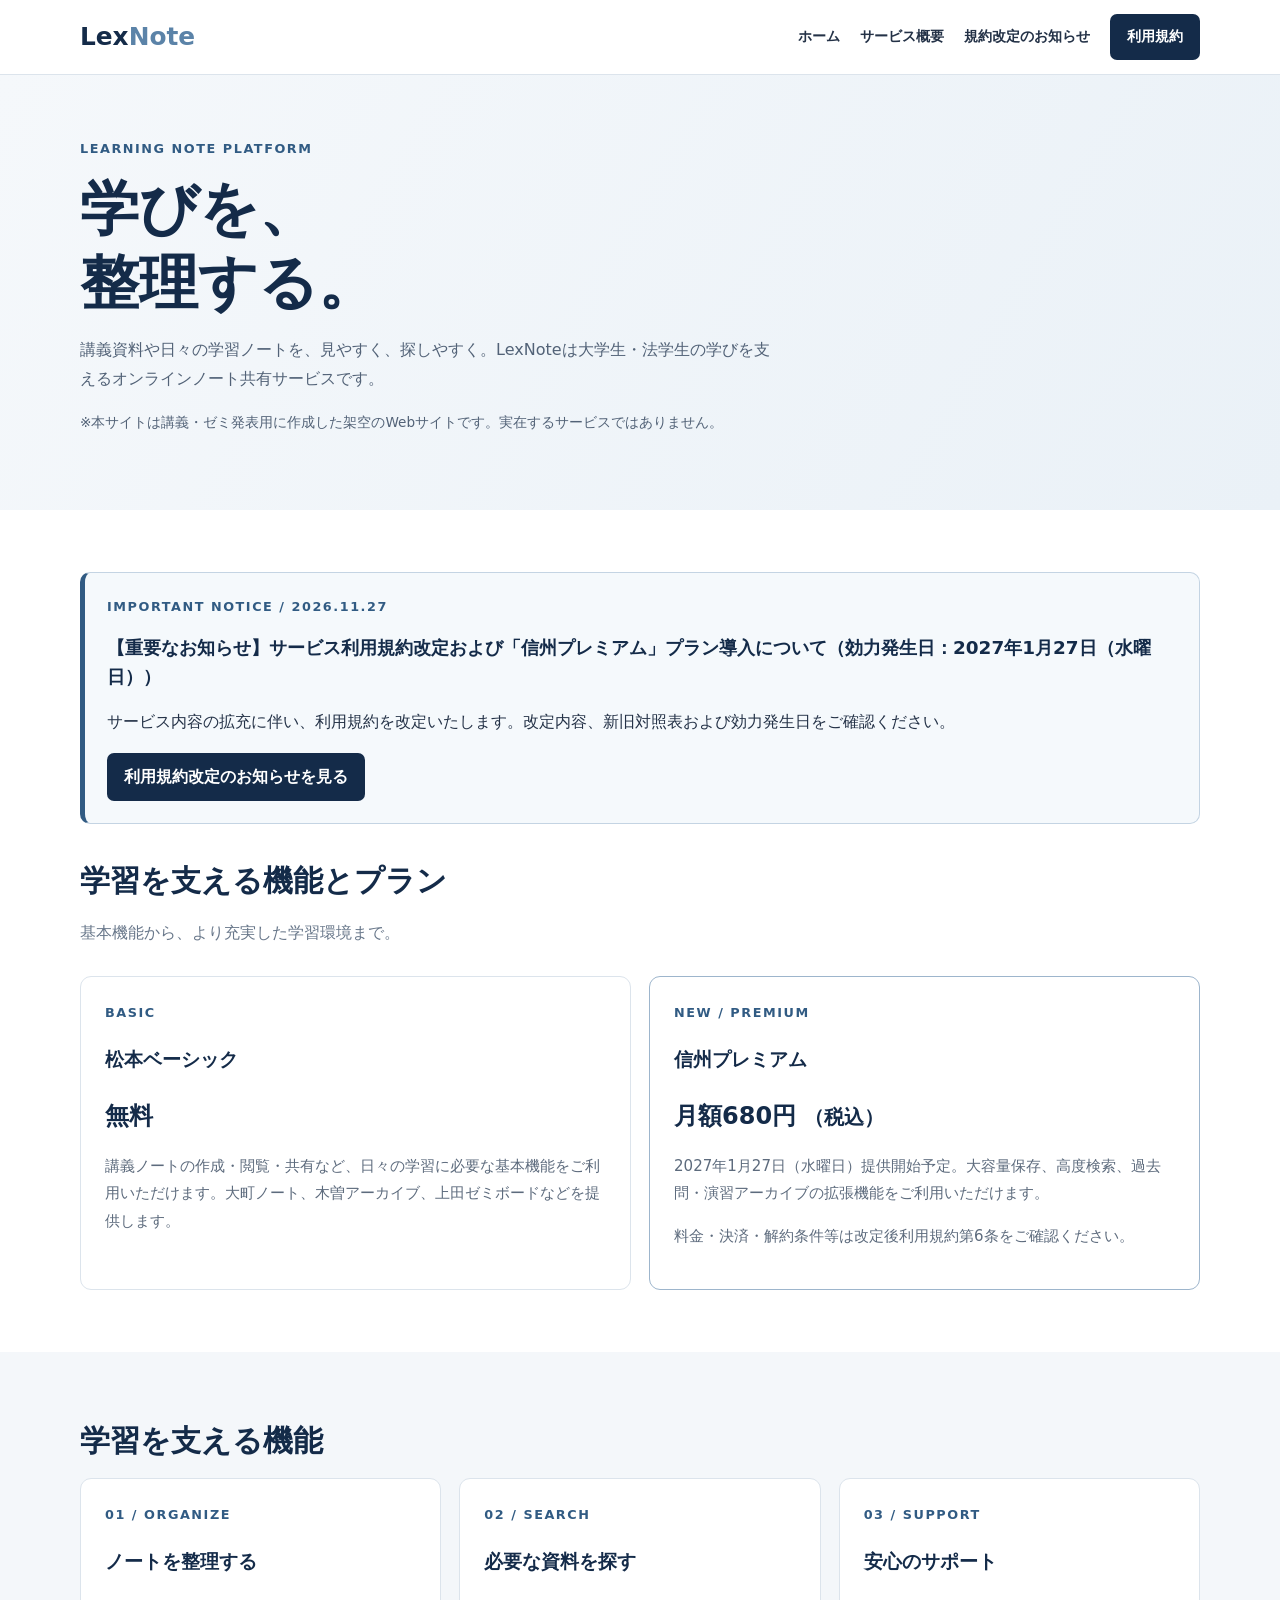
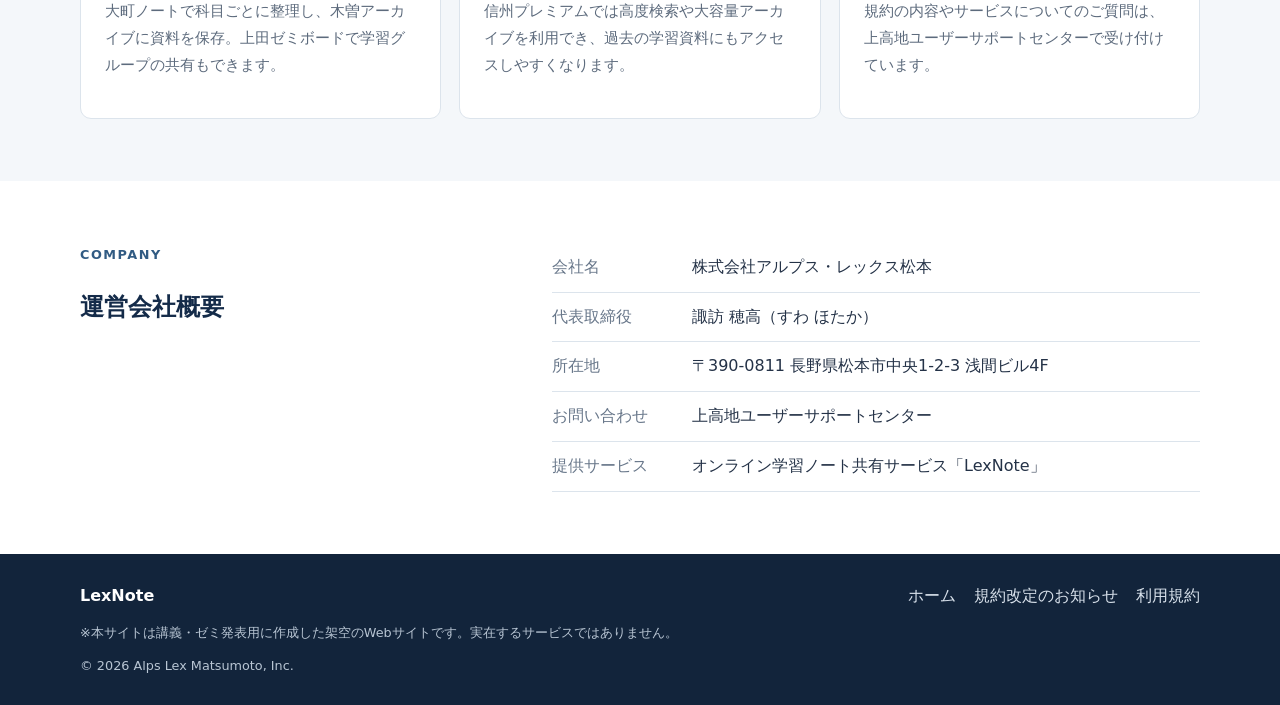
==== commit 66d0baa9: "Update index.html" ====
--- a/index.html
+++ b/index.html
@@ -2,5 +2,5 @@
 <section class="hero"><div class="container"><div class="eyebrow">LEARNING NOTE PLATFORM</div><h1>学びを、<br>整理する。</h1><p>講義資料や日々の学習ノートを、見やすく、探しやすく。LexNoteは大学生・法学生の学びを支えるオンラインノート共有サービスです。</p><p class="notice">※本サイトは講義・ゼミ発表用に作成した架空のWebサイトです。実在するサービスではありません。</p></div></section>
 <section class="section"><div class="container"><div class="announcement"><div class="eyebrow">IMPORTANT NOTICE / 2026.11.27</div><h2>【重要なお知らせ】サービス利用規約改定および「信州プレミアム」プラン導入について（効力発生日：2027年1月27日（水曜日））</h2><p>サービス内容の拡充に伴い、利用規約を改定いたします。改定内容、新旧対照表および効力発生日をご確認ください。</p><a class="button" href="./revision.html">利用規約改定のお知らせを見る</a></div>
 <h2 class="section-heading" id="service">学習を支える機能とプラン</h2><p class="section-lead">基本機能から、より充実した学習環境まで。</p><div class="plans"><article class="plan"><div class="eyebrow">BASIC</div><h3>松本ベーシック</h3><div class="price">無料</div><p>講義ノートの作成・閲覧・共有など、日々の学習に必要な基本機能をご利用いただけます。大町ノート、木曽アーカイブ、上田ゼミボードなどを提供します。</p></article><article class="plan featured"><div class="eyebrow">NEW / PREMIUM</div><h3>信州プレミアム</h3><div class="price">月額680円 <small>（税込）</small></div><p>2027年1月27日（水曜日）提供開始予定。大容量保存、高度検索、過去問・演習アーカイブの拡張機能をご利用いただけます。</p><p class="small">料金・決済・解約条件等は改定後利用規約第6条をご確認ください。</p></article></div></div></section>
-<section class="section alt"><div class="container"><h2 class="section-heading">学習を支える機能</h2><div class="cards"><article class="card"><div class="eyebrow">01 / ORGANIZE</div><h3>ノートを整理する</h3><p>大町ノートで科目ごとに整理し、木曽アーカイブに資料を保存。上田ゼミボードで学習グループの共有もできます。</p></article><article class="card"><div class="eyebrow">02 / SEARCH</div><h3>必要な資料を探す</h3><p>信州プレミアムでは高度検索や大容量アーカイブを利用でき、過去の学習資料にもアクセスしやすくなります。</p></article><article class="card"><div class="eyebrow">03 / SUPPORT</div><h3>安心のサポート</h3><p>規約の内容やサービスについてのご質問は、塩尻ユーザーサポートセンターで受け付けています。</p></article></div></div></section>
-<section class="section"><div class="container company"><div><div class="eyebrow">COMPANY</div><h2>運営会社概要</h2></div><dl><dt>会社名</dt><dd>株式会社アルプス・レックス松本</dd><dt>代表取締役</dt><dd>安曇野 穂高（あづみの ほたか）</dd><dt>所在地</dt><dd>〒390-0811 長野県松本市中央1-2-3 梓川ビル4F</dd><dt>お問い合わせ</dt><dd>塩尻ユーザーサポートセンター</dd><dt>提供サービス</dt><dd>オンライン学習ノート共有サービス「LexNote」</dd></dl></div></section></main><footer class="site-footer"><div class="container"><div class="footer-inner"><a class="footer-brand" href="./index.html">LexNote</a><div class="footer-links"><a href="./index.html">ホーム</a><a href="./revision.html">規約改定のお知らせ</a><a href="./terms.html">利用規約</a></div></div><div class="footer-note">※本サイトは講義・ゼミ発表用に作成した架空のWebサイトです。実在するサービスではありません。</div><div class="footer-note">© 2026 Alps Lex Matsumoto, Inc.</div></div></footer></body></html>+<section class="section alt"><div class="container"><h2 class="section-heading">学習を支える機能</h2><div class="cards"><article class="card"><div class="eyebrow">01 / ORGANIZE</div><h3>ノートを整理する</h3><p>大町ノートで科目ごとに整理し、木曽アーカイブに資料を保存。上田ゼミボードで学習グループの共有もできます。</p></article><article class="card"><div class="eyebrow">02 / SEARCH</div><h3>必要な資料を探す</h3><p>信州プレミアムでは高度検索や大容量アーカイブを利用でき、過去の学習資料にもアクセスしやすくなります。</p></article><article class="card"><div class="eyebrow">03 / SUPPORT</div><h3>安心のサポート</h3><p>規約の内容やサービスについてのご質問は、上高地ユーザーサポートセンターで受け付けています。</p></article></div></div></section>
+<section class="section"><div class="container company"><div><div class="eyebrow">COMPANY</div><h2>運営会社概要</h2></div><dl><dt>会社名</dt><dd>株式会社アルプス・レックス松本</dd><dt>代表取締役</dt><dd>諏訪 穂高（すわ ほたか）</dd><dt>所在地</dt><dd>〒390-0811 長野県松本市中央1-2-3 浅間ビル4F</dd><dt>お問い合わせ</dt><dd>上高地ユーザーサポートセンター</dd><dt>提供サービス</dt><dd>オンライン学習ノート共有サービス「LexNote」</dd></dl></div></section></main><footer class="site-footer"><div class="container"><div class="footer-inner"><a class="footer-brand" href="./index.html">LexNote</a><div class="footer-links"><a href="./index.html">ホーム</a><a href="./revision.html">規約改定のお知らせ</a><a href="./terms.html">利用規約</a></div></div><div class="footer-note">※本サイトは講義・ゼミ発表用に作成した架空のWebサイトです。実在するサービスではありません。</div><div class="footer-note">© 2026 Alps Lex Matsumoto, Inc.</div></div></footer></body></html>
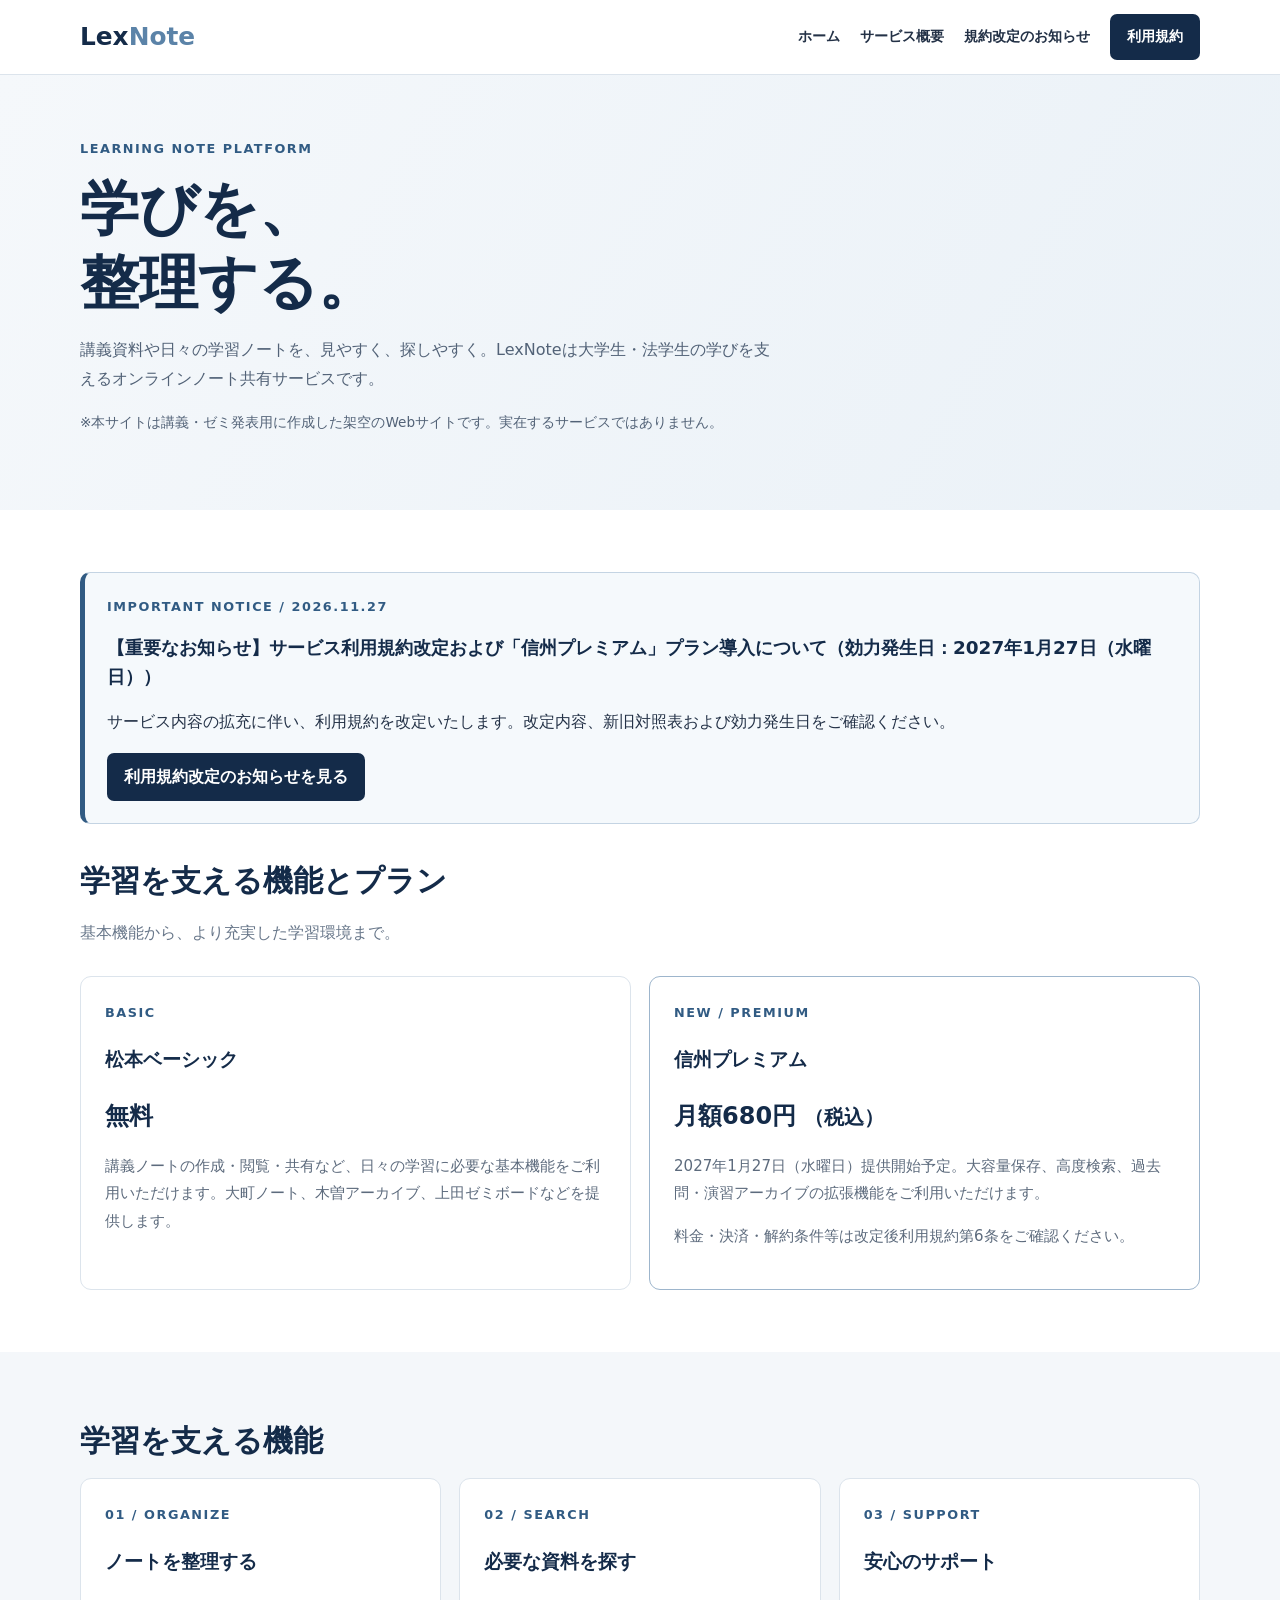
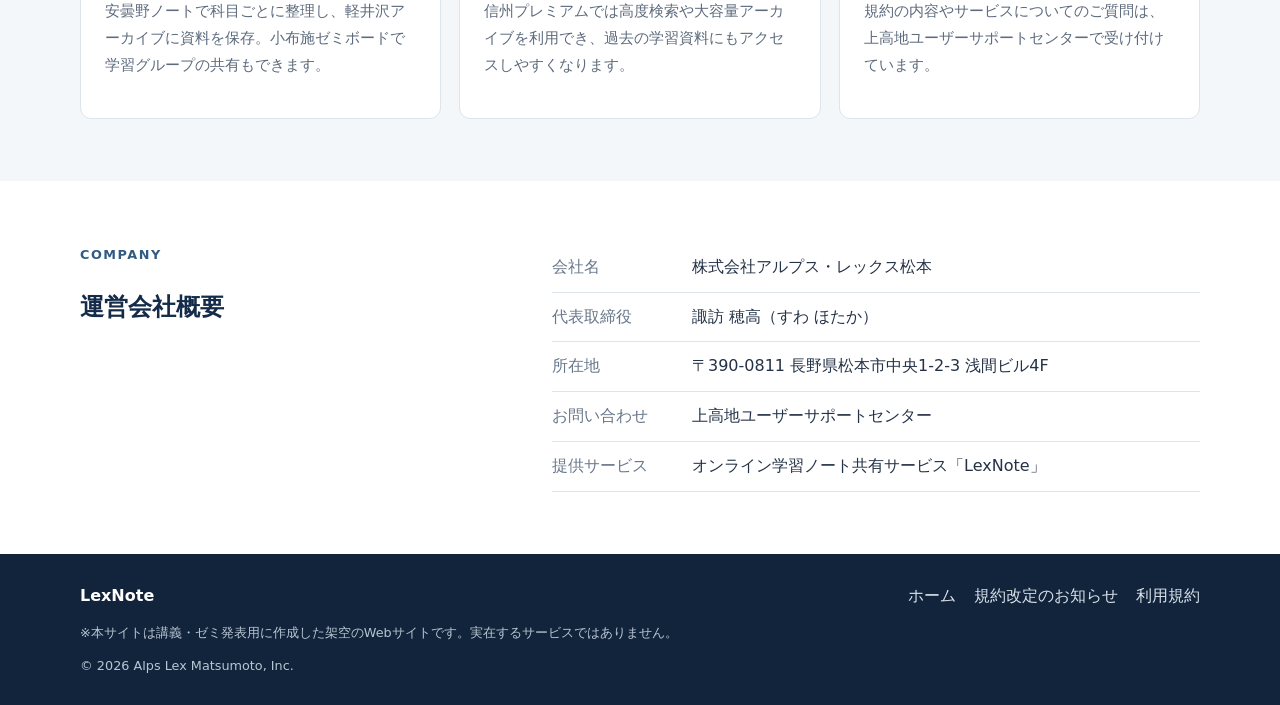
==== commit 4de60960: "Update index.html" ====
--- a/index.html
+++ b/index.html
@@ -2,5 +2,5 @@
 <section class="hero"><div class="container"><div class="eyebrow">LEARNING NOTE PLATFORM</div><h1>学びを、<br>整理する。</h1><p>講義資料や日々の学習ノートを、見やすく、探しやすく。LexNoteは大学生・法学生の学びを支えるオンラインノート共有サービスです。</p><p class="notice">※本サイトは講義・ゼミ発表用に作成した架空のWebサイトです。実在するサービスではありません。</p></div></section>
 <section class="section"><div class="container"><div class="announcement"><div class="eyebrow">IMPORTANT NOTICE / 2026.11.27</div><h2>【重要なお知らせ】サービス利用規約改定および「信州プレミアム」プラン導入について（効力発生日：2027年1月27日（水曜日））</h2><p>サービス内容の拡充に伴い、利用規約を改定いたします。改定内容、新旧対照表および効力発生日をご確認ください。</p><a class="button" href="./revision.html">利用規約改定のお知らせを見る</a></div>
 <h2 class="section-heading" id="service">学習を支える機能とプラン</h2><p class="section-lead">基本機能から、より充実した学習環境まで。</p><div class="plans"><article class="plan"><div class="eyebrow">BASIC</div><h3>松本ベーシック</h3><div class="price">無料</div><p>講義ノートの作成・閲覧・共有など、日々の学習に必要な基本機能をご利用いただけます。大町ノート、木曽アーカイブ、上田ゼミボードなどを提供します。</p></article><article class="plan featured"><div class="eyebrow">NEW / PREMIUM</div><h3>信州プレミアム</h3><div class="price">月額680円 <small>（税込）</small></div><p>2027年1月27日（水曜日）提供開始予定。大容量保存、高度検索、過去問・演習アーカイブの拡張機能をご利用いただけます。</p><p class="small">料金・決済・解約条件等は改定後利用規約第6条をご確認ください。</p></article></div></div></section>
-<section class="section alt"><div class="container"><h2 class="section-heading">学習を支える機能</h2><div class="cards"><article class="card"><div class="eyebrow">01 / ORGANIZE</div><h3>ノートを整理する</h3><p>大町ノートで科目ごとに整理し、木曽アーカイブに資料を保存。上田ゼミボードで学習グループの共有もできます。</p></article><article class="card"><div class="eyebrow">02 / SEARCH</div><h3>必要な資料を探す</h3><p>信州プレミアムでは高度検索や大容量アーカイブを利用でき、過去の学習資料にもアクセスしやすくなります。</p></article><article class="card"><div class="eyebrow">03 / SUPPORT</div><h3>安心のサポート</h3><p>規約の内容やサービスについてのご質問は、上高地ユーザーサポートセンターで受け付けています。</p></article></div></div></section>
+<section class="section alt"><div class="container"><h2 class="section-heading">学習を支える機能</h2><div class="cards"><article class="card"><div class="eyebrow">01 / ORGANIZE</div><h3>ノートを整理する</h3><p>安曇野ノートで科目ごとに整理し、軽井沢アーカイブに資料を保存。小布施ゼミボードで学習グループの共有もできます。</p></article><article class="card"><div class="eyebrow">02 / SEARCH</div><h3>必要な資料を探す</h3><p>信州プレミアムでは高度検索や大容量アーカイブを利用でき、過去の学習資料にもアクセスしやすくなります。</p></article><article class="card"><div class="eyebrow">03 / SUPPORT</div><h3>安心のサポート</h3><p>規約の内容やサービスについてのご質問は、上高地ユーザーサポートセンターで受け付けています。</p></article></div></div></section>
 <section class="section"><div class="container company"><div><div class="eyebrow">COMPANY</div><h2>運営会社概要</h2></div><dl><dt>会社名</dt><dd>株式会社アルプス・レックス松本</dd><dt>代表取締役</dt><dd>諏訪 穂高（すわ ほたか）</dd><dt>所在地</dt><dd>〒390-0811 長野県松本市中央1-2-3 浅間ビル4F</dd><dt>お問い合わせ</dt><dd>上高地ユーザーサポートセンター</dd><dt>提供サービス</dt><dd>オンライン学習ノート共有サービス「LexNote」</dd></dl></div></section></main><footer class="site-footer"><div class="container"><div class="footer-inner"><a class="footer-brand" href="./index.html">LexNote</a><div class="footer-links"><a href="./index.html">ホーム</a><a href="./revision.html">規約改定のお知らせ</a><a href="./terms.html">利用規約</a></div></div><div class="footer-note">※本サイトは講義・ゼミ発表用に作成した架空のWebサイトです。実在するサービスではありません。</div><div class="footer-note">© 2026 Alps Lex Matsumoto, Inc.</div></div></footer></body></html>
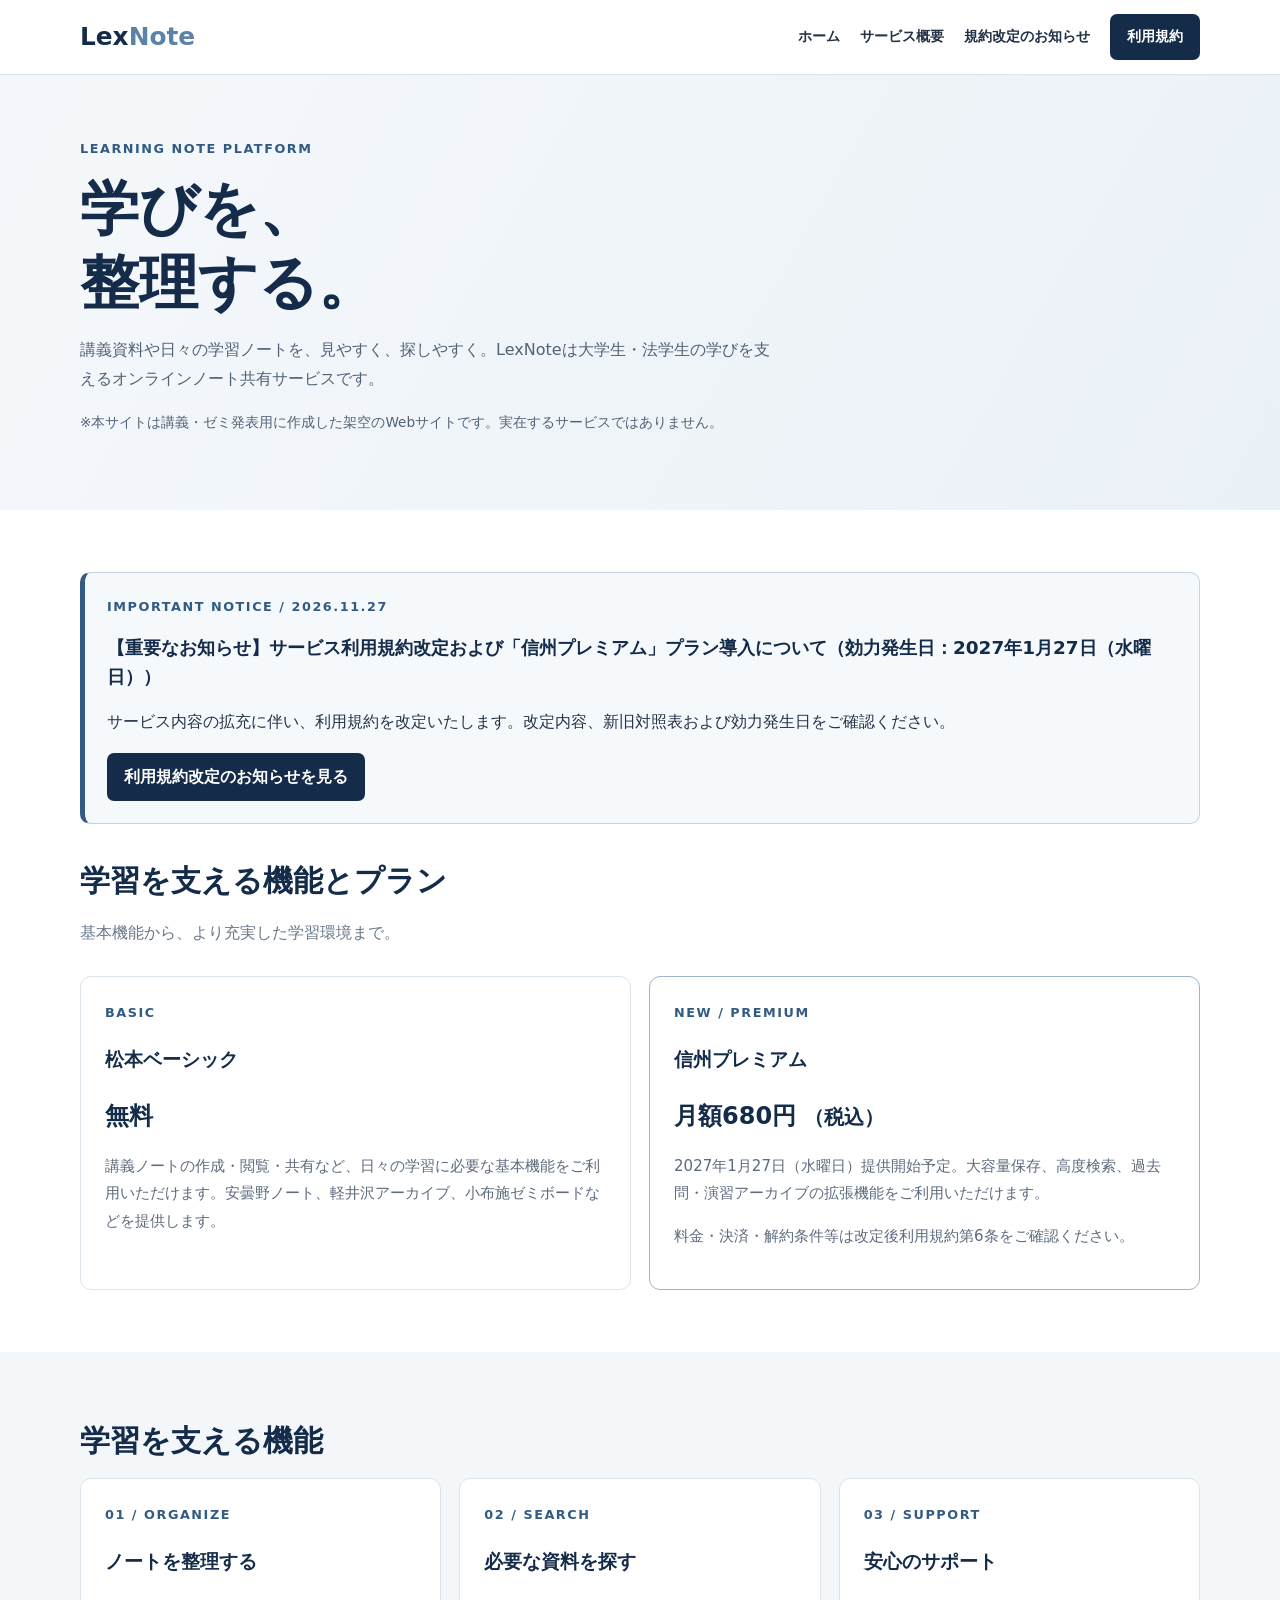
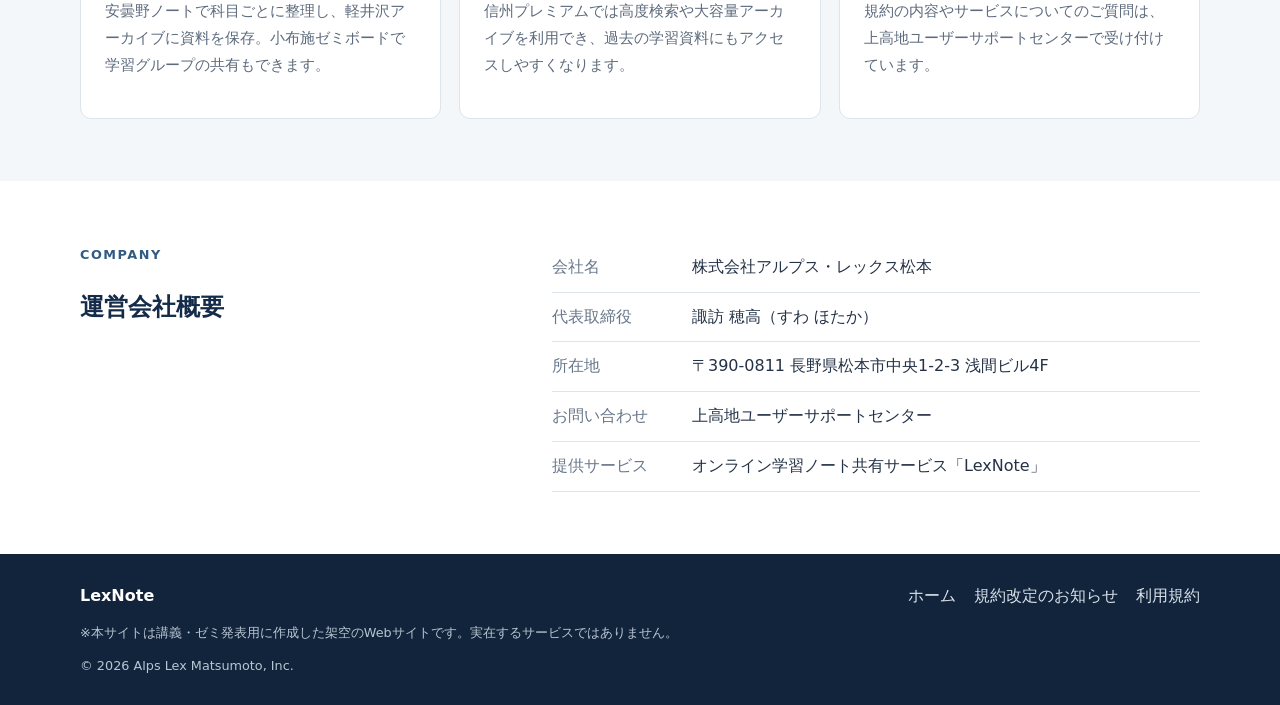
==== commit 9daa6208: "Update index.html" ====
--- a/index.html
+++ b/index.html
@@ -1,6 +1,6 @@
 <!doctype html><html lang="ja"><head><meta charset="utf-8"><meta name="viewport" content="width=device-width,initial-scale=1"><title>LexNote｜学びを、整理する。</title><link rel="stylesheet" href="./styles.css"></head><body><header class="site-header"><div class="container header-inner"><a class="brand" href="./index.html">Lex<span>Note</span></a><nav class="nav"><a href="./index.html">ホーム</a><a href="./index.html#service">サービス概要</a><a href="./revision.html">規約改定のお知らせ</a><a class="nav-cta" href="./terms.html">利用規約</a></nav></div></header><main>
 <section class="hero"><div class="container"><div class="eyebrow">LEARNING NOTE PLATFORM</div><h1>学びを、<br>整理する。</h1><p>講義資料や日々の学習ノートを、見やすく、探しやすく。LexNoteは大学生・法学生の学びを支えるオンラインノート共有サービスです。</p><p class="notice">※本サイトは講義・ゼミ発表用に作成した架空のWebサイトです。実在するサービスではありません。</p></div></section>
 <section class="section"><div class="container"><div class="announcement"><div class="eyebrow">IMPORTANT NOTICE / 2026.11.27</div><h2>【重要なお知らせ】サービス利用規約改定および「信州プレミアム」プラン導入について（効力発生日：2027年1月27日（水曜日））</h2><p>サービス内容の拡充に伴い、利用規約を改定いたします。改定内容、新旧対照表および効力発生日をご確認ください。</p><a class="button" href="./revision.html">利用規約改定のお知らせを見る</a></div>
-<h2 class="section-heading" id="service">学習を支える機能とプラン</h2><p class="section-lead">基本機能から、より充実した学習環境まで。</p><div class="plans"><article class="plan"><div class="eyebrow">BASIC</div><h3>松本ベーシック</h3><div class="price">無料</div><p>講義ノートの作成・閲覧・共有など、日々の学習に必要な基本機能をご利用いただけます。大町ノート、木曽アーカイブ、上田ゼミボードなどを提供します。</p></article><article class="plan featured"><div class="eyebrow">NEW / PREMIUM</div><h3>信州プレミアム</h3><div class="price">月額680円 <small>（税込）</small></div><p>2027年1月27日（水曜日）提供開始予定。大容量保存、高度検索、過去問・演習アーカイブの拡張機能をご利用いただけます。</p><p class="small">料金・決済・解約条件等は改定後利用規約第6条をご確認ください。</p></article></div></div></section>
+<h2 class="section-heading" id="service">学習を支える機能とプラン</h2><p class="section-lead">基本機能から、より充実した学習環境まで。</p><div class="plans"><article class="plan"><div class="eyebrow">BASIC</div><h3>松本ベーシック</h3><div class="price">無料</div><p>講義ノートの作成・閲覧・共有など、日々の学習に必要な基本機能をご利用いただけます。安曇野ノート、軽井沢アーカイブ、小布施ゼミボードなどを提供します。</p></article><article class="plan featured"><div class="eyebrow">NEW / PREMIUM</div><h3>信州プレミアム</h3><div class="price">月額680円 <small>（税込）</small></div><p>2027年1月27日（水曜日）提供開始予定。大容量保存、高度検索、過去問・演習アーカイブの拡張機能をご利用いただけます。</p><p class="small">料金・決済・解約条件等は改定後利用規約第6条をご確認ください。</p></article></div></div></section>
 <section class="section alt"><div class="container"><h2 class="section-heading">学習を支える機能</h2><div class="cards"><article class="card"><div class="eyebrow">01 / ORGANIZE</div><h3>ノートを整理する</h3><p>安曇野ノートで科目ごとに整理し、軽井沢アーカイブに資料を保存。小布施ゼミボードで学習グループの共有もできます。</p></article><article class="card"><div class="eyebrow">02 / SEARCH</div><h3>必要な資料を探す</h3><p>信州プレミアムでは高度検索や大容量アーカイブを利用でき、過去の学習資料にもアクセスしやすくなります。</p></article><article class="card"><div class="eyebrow">03 / SUPPORT</div><h3>安心のサポート</h3><p>規約の内容やサービスについてのご質問は、上高地ユーザーサポートセンターで受け付けています。</p></article></div></div></section>
 <section class="section"><div class="container company"><div><div class="eyebrow">COMPANY</div><h2>運営会社概要</h2></div><dl><dt>会社名</dt><dd>株式会社アルプス・レックス松本</dd><dt>代表取締役</dt><dd>諏訪 穂高（すわ ほたか）</dd><dt>所在地</dt><dd>〒390-0811 長野県松本市中央1-2-3 浅間ビル4F</dd><dt>お問い合わせ</dt><dd>上高地ユーザーサポートセンター</dd><dt>提供サービス</dt><dd>オンライン学習ノート共有サービス「LexNote」</dd></dl></div></section></main><footer class="site-footer"><div class="container"><div class="footer-inner"><a class="footer-brand" href="./index.html">LexNote</a><div class="footer-links"><a href="./index.html">ホーム</a><a href="./revision.html">規約改定のお知らせ</a><a href="./terms.html">利用規約</a></div></div><div class="footer-note">※本サイトは講義・ゼミ発表用に作成した架空のWebサイトです。実在するサービスではありません。</div><div class="footer-note">© 2026 Alps Lex Matsumoto, Inc.</div></div></footer></body></html>
